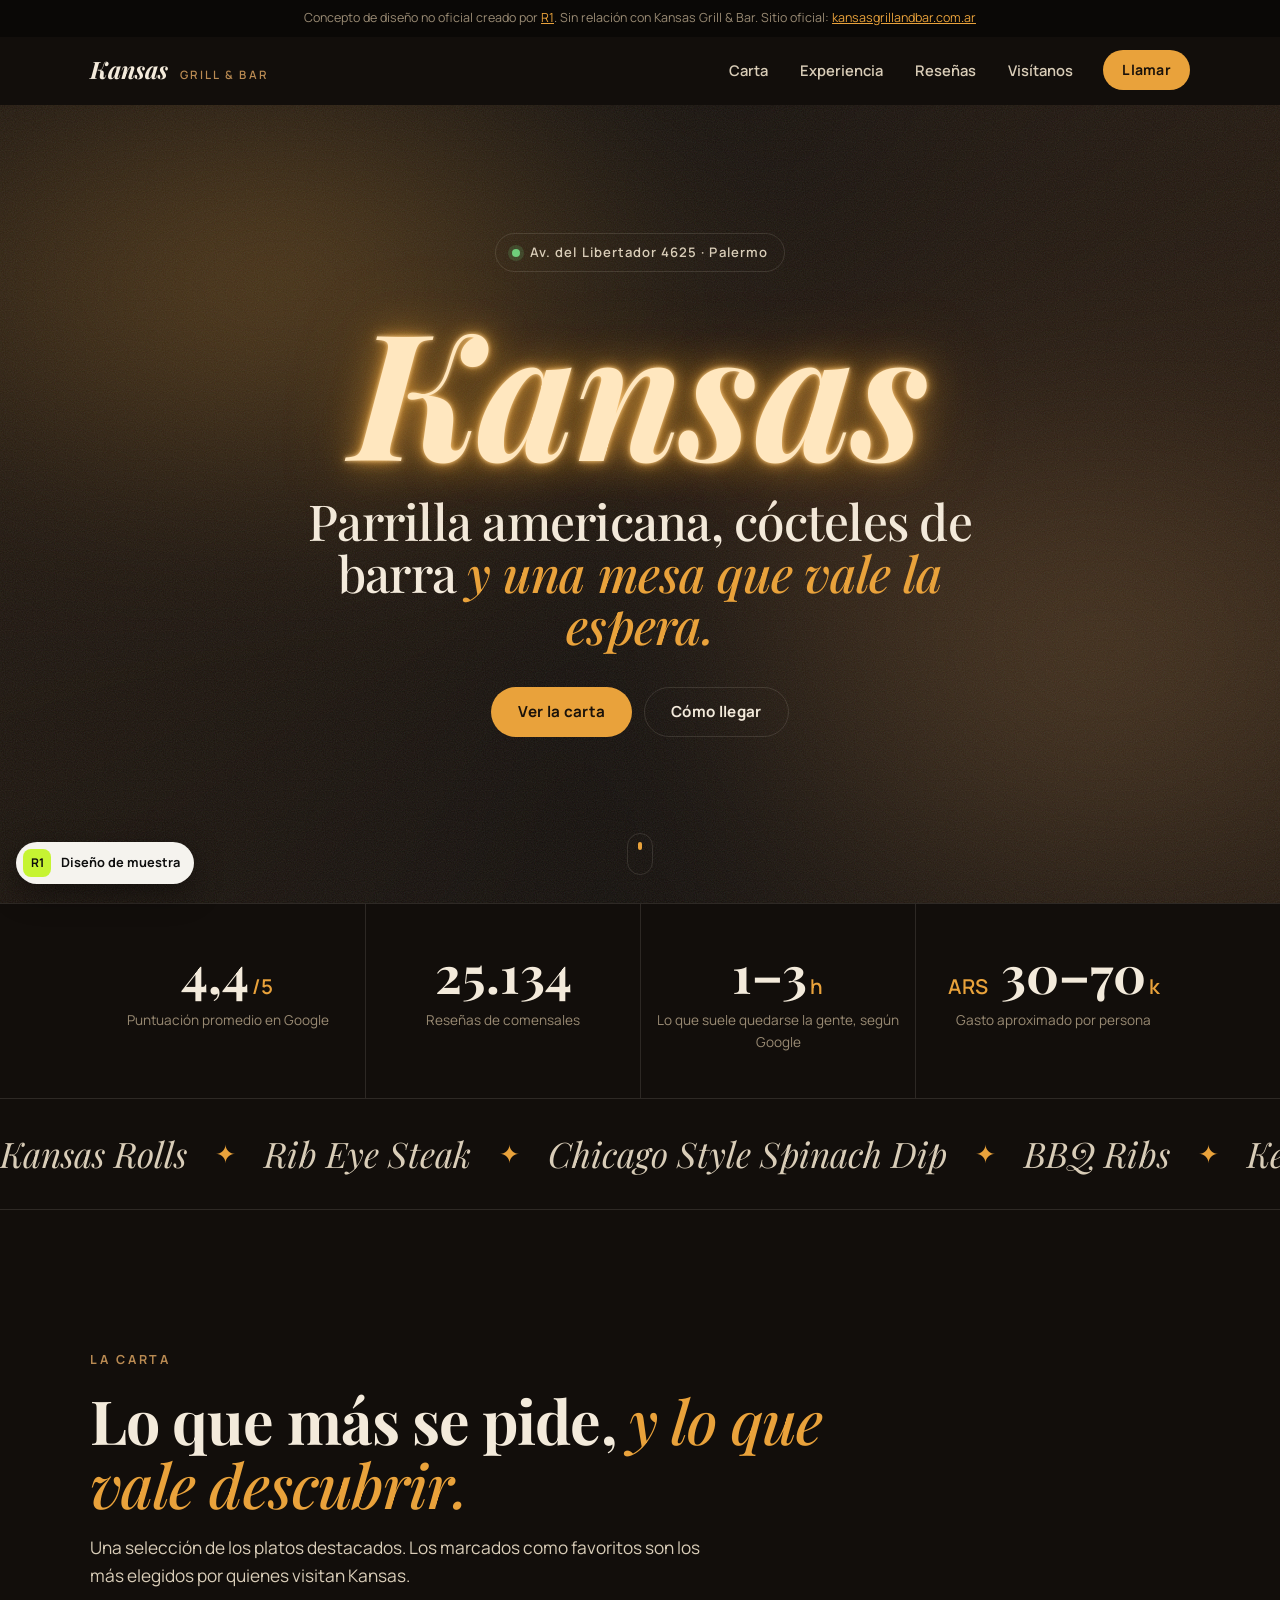
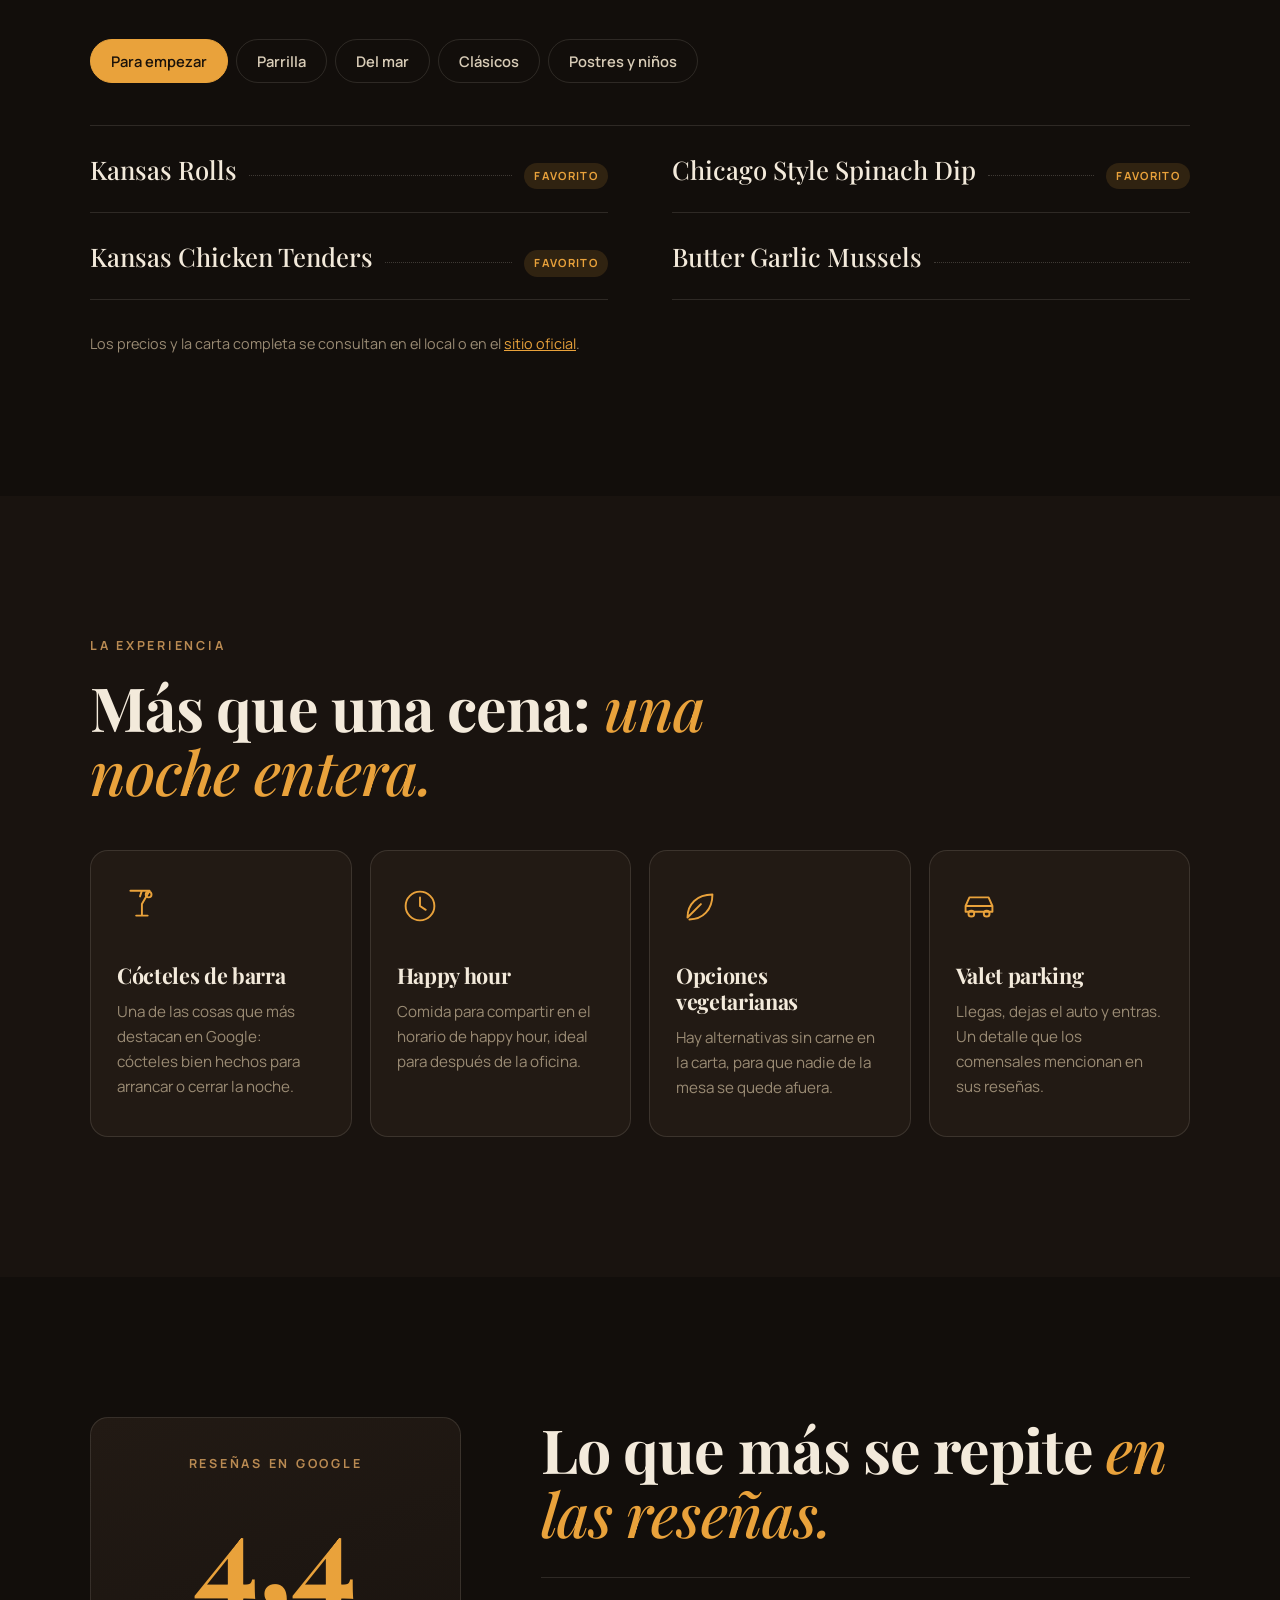
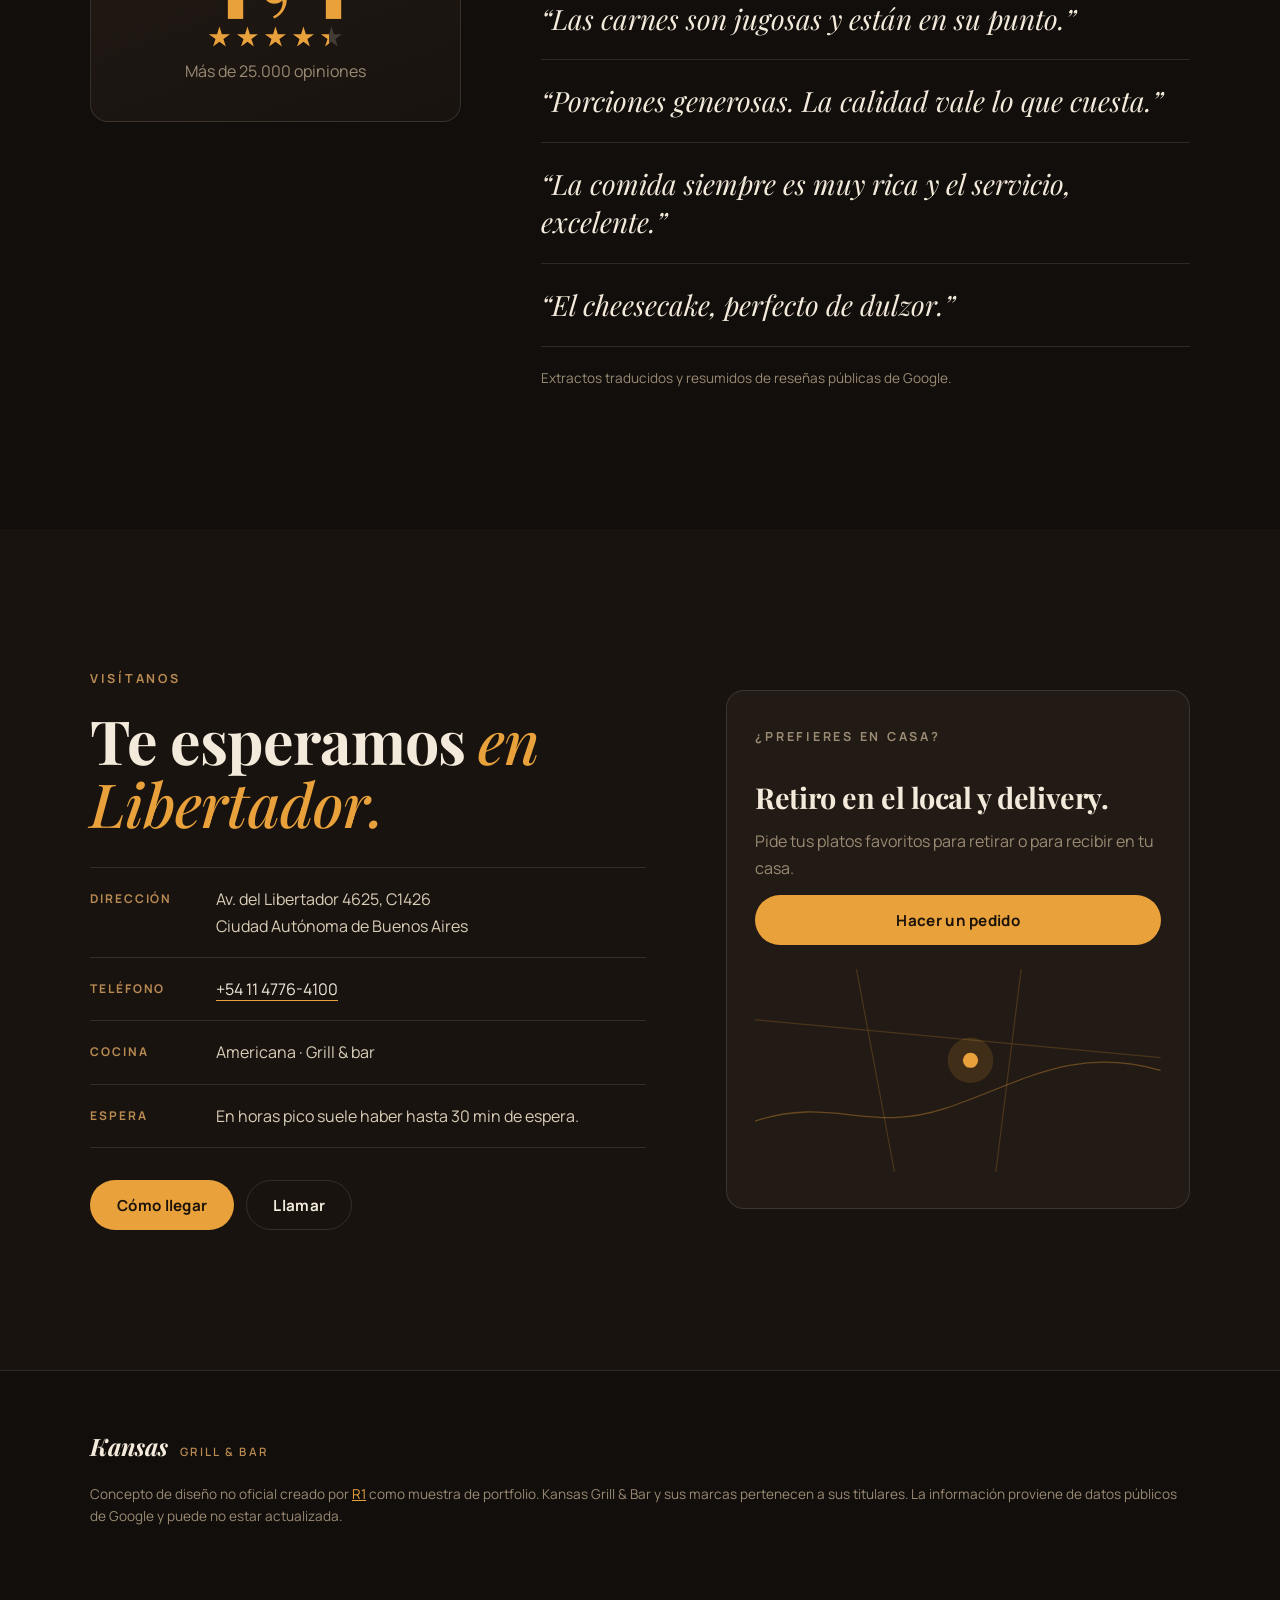
==== muestras/kansas/index.html @ 5bbe021a "Agregar muestra de diseño: concepto no oficial de Kansas Grill & Bar Generada con la skill de webs p" ====
<!DOCTYPE html>
<html lang="es">
<head>
  <meta charset="UTF-8">
  <meta name="viewport" content="width=device-width, initial-scale=1.0">
  <title>Kansas Grill &amp; Bar — Concepto de diseño por R1</title>
  <meta name="description" content="Concepto de diseño no oficial para Kansas Grill & Bar, Av. del Libertador 4625, Buenos Aires. Creado por R1 como muestra de portfolio.">
  <meta name="robots" content="noindex, nofollow">
  <meta name="theme-color" content="#120E0B">
  <meta property="og:title" content="Kansas Grill & Bar — Concepto por R1">
  <meta property="og:description" content="Rediseño conceptual no oficial: carta, experiencia y cómo llegar.">
  <meta property="og:type" content="website">
  <link rel="icon" href="data:image/svg+xml,%3Csvg xmlns='http://www.w3.org/2000/svg' viewBox='0 0 64 64'%3E%3Crect width='64' height='64' rx='14' fill='%23120E0B'/%3E%3Ctext x='50%25' y='58%25' text-anchor='middle' dominant-baseline='middle' font-family='Georgia' font-style='italic' font-size='40' fill='%23E9A23B'%3EK%3C/text%3E%3C/svg%3E">
  <link rel="preconnect" href="https://fonts.googleapis.com">
  <link rel="preconnect" href="https://fonts.gstatic.com" crossorigin>
  <link href="https://fonts.googleapis.com/css2?family=Manrope:wght@400;500;600;700&family=Playfair+Display:ital,wght@0,500;0,700;0,800;1,500;1,700&display=swap" rel="stylesheet">
  <link rel="stylesheet" href="styles.css?v=20260925">
  <script>document.documentElement.classList.add("js");</script>
</head>
<body>
  <!-- Splash con doble seguridad (CSS + JS) -->
  <div class="splash" data-splash aria-hidden="true">
    <span class="splash-mark">Kansas</span>
  </div>

  <p class="notice">Concepto de diseño no oficial creado por <a href="../../index.html">R1</a>. Sin relación con Kansas Grill &amp; Bar. Sitio oficial: <a href="https://www.kansasgrillandbar.com.ar" target="_blank" rel="noopener">kansasgrillandbar.com.ar</a></p>

  <header class="nav" data-nav>
    <div class="container nav-inner">
      <a href="#inicio" class="brand" aria-label="Kansas Grill &amp; Bar, ir al inicio">Kansas <span>Grill &amp; Bar</span></a>
      <nav aria-label="Principal">
        <ul class="nav-links" id="navLinks">
          <li><a href="#carta">Carta</a></li>
          <li><a href="#experiencia">Experiencia</a></li>
          <li><a href="#resenas">Reseñas</a></li>
          <li><a href="#visita">Visítanos</a></li>
        </ul>
      </nav>
      <a class="btn btn-amber btn-sm nav-call" href="tel:+541147764100">Llamar</a>
      <button class="burger" type="button" aria-label="Abrir menú" aria-expanded="false" aria-controls="navLinks" data-burger>
        <span></span><span></span>
      </button>
    </div>
  </header>

  <main>
    <!-- HERO -->
    <section class="hero" id="inicio" aria-labelledby="hero-title">
      <div class="hero-mesh" aria-hidden="true"></div>
      <div class="hero-grain" aria-hidden="true"></div>
      <div class="container hero-inner">
        <p class="hero-meta reveal"><span class="dot" aria-hidden="true"></span>Av. del Libertador 4625 · Palermo</p>
        <p class="neon reveal" aria-hidden="true">Kansas</p>
        <h1 id="hero-title" class="hero-title reveal">Parrilla americana, cócteles de barra <em>y una mesa que vale la espera.</em></h1>
        <div class="hero-actions reveal">
          <a class="btn btn-amber" href="#carta">Ver la carta</a>
          <a class="btn btn-ghost" href="#visita">Cómo llegar</a>
        </div>
      </div>
      <a class="hero-scroll" href="#numeros" aria-label="Bajar a la siguiente sección"><span></span></a>
    </section>

    <!-- NÚMEROS -->
    <section class="stats" id="numeros" aria-label="Kansas en números">
      <div class="container stats-grid">
        <div class="stat reveal">
          <strong><span data-count="4.4" data-decimals="1">4,4</span><small>/5</small></strong>
          <p>Puntuación promedio en Google</p>
        </div>
        <div class="stat reveal">
          <strong><span data-count="25134">25.134</span></strong>
          <p>Reseñas de comensales</p>
        </div>
        <div class="stat reveal">
          <strong>1–3<small>h</small></strong>
          <p>Lo que suele quedarse la gente, según Google</p>
        </div>
        <div class="stat reveal">
          <strong><small>ARS</small> 30–70<small>k</small></strong>
          <p>Gasto aproximado por persona</p>
        </div>
      </div>
    </section>

    <!-- MARQUESINA DE PLATOS -->
    <div class="marquee" aria-hidden="true">
      <div class="marquee-track">
        <span>Kansas Rolls</span><i>✦</i><span>Rib Eye Steak</span><i>✦</i><span>Chicago Style Spinach Dip</span><i>✦</i><span>BBQ Ribs</span><i>✦</i><span>Key Lime Pie</span><i>✦</i><span>Cedar Plank Salmon</span><i>✦</i>
        <span>Kansas Rolls</span><i>✦</i><span>Rib Eye Steak</span><i>✦</i><span>Chicago Style Spinach Dip</span><i>✦</i><span>BBQ Ribs</span><i>✦</i><span>Key Lime Pie</span><i>✦</i><span>Cedar Plank Salmon</span><i>✦</i>
      </div>
    </div>

    <!-- CARTA -->
    <section class="section" id="carta" aria-labelledby="carta-title">
      <div class="container">
        <header class="section-head">
          <p class="kicker reveal">La carta</p>
          <h2 id="carta-title" class="reveal">Lo que más se pide, <em>y lo que vale descubrir.</em></h2>
          <p class="lead reveal">Una selección de los platos destacados. Los marcados como favoritos son los más elegidos por quienes visitan Kansas.</p>
        </header>

        <div class="tabs" role="tablist" aria-label="Secciones de la carta">
          <button class="tab" role="tab" id="tab-entradas" aria-controls="p-entradas" aria-selected="true">Para empezar</button>
          <button class="tab" role="tab" id="tab-parrilla" aria-controls="p-parrilla" aria-selected="false" tabindex="-1">Parrilla</button>
          <button class="tab" role="tab" id="tab-mar" aria-controls="p-mar" aria-selected="false" tabindex="-1">Del mar</button>
          <button class="tab" role="tab" id="tab-clasicos" aria-controls="p-clasicos" aria-selected="false" tabindex="-1">Clásicos</button>
          <button class="tab" role="tab" id="tab-postres" aria-controls="p-postres" aria-selected="false" tabindex="-1">Postres y niños</button>
        </div>

        <div class="menu-panels">
          <div class="menu-panel is-active" role="tabpanel" id="p-entradas" aria-labelledby="tab-entradas">
            <ul class="menu-list">
              <li><span class="dish">Kansas Rolls</span><span class="fav">Favorito</span></li>
              <li><span class="dish">Chicago Style Spinach Dip</span><span class="fav">Favorito</span></li>
              <li><span class="dish">Kansas Chicken Tenders</span><span class="fav">Favorito</span></li>
              <li><span class="dish">Butter Garlic Mussels</span></li>
            </ul>
          </div>
          <div class="menu-panel" role="tabpanel" id="p-parrilla" aria-labelledby="tab-parrilla" hidden>
            <ul class="menu-list">
              <li><span class="dish">Hawaiian Steak</span><span class="fav">Favorito</span></li>
              <li><span class="dish">Rib Eye Steak</span></li>
              <li><span class="dish">BBQ Ribs</span></li>
              <li><span class="dish">Tennessee Chicken and Friends</span></li>
            </ul>
          </div>
          <div class="menu-panel" role="tabpanel" id="p-mar" aria-labelledby="tab-mar" hidden>
            <ul class="menu-list">
              <li><span class="dish">Smoked Salmon Pasta</span><span class="fav">Favorito</span></li>
              <li><span class="dish">Market Fresh Grilled Salmon</span></li>
              <li><span class="dish">Cedar Plank Salmon</span></li>
              <li><span class="dish">Smoked Salmon with Homemade Dressing</span></li>
              <li><span class="dish">Camarones con arroz y espinacas</span></li>
            </ul>
          </div>
          <div class="menu-panel" role="tabpanel" id="p-clasicos" aria-labelledby="tab-clasicos" hidden>
            <ul class="menu-list">
              <li><span class="dish">Arizona Pasta</span><span class="fav">Favorito</span></li>
              <li><span class="dish">Club Sandwich</span><span class="fav">Favorito</span></li>
              <li><span class="dish">Smoked Caesar Salad</span></li>
              <li><span class="dish">Loaded Baked Potato</span></li>
            </ul>
          </div>
          <div class="menu-panel" role="tabpanel" id="p-postres" aria-labelledby="tab-postres" hidden>
            <ul class="menu-list">
              <li><span class="dish">Key Lime Pie</span><span class="fav">Favorito</span></li>
              <li><span class="dish">Going Bananas</span></li>
              <li><span class="dish">Kid Barbecue Ribs</span><span class="tag">Menú infantil</span></li>
            </ul>
          </div>
        </div>

        <p class="menu-note reveal">Los precios y la carta completa se consultan en el local o en el <a href="https://www.kansasgrillandbar.com.ar" target="_blank" rel="noopener">sitio oficial</a>.</p>
      </div>
    </section>

    <!-- EXPERIENCIA -->
    <section class="section section-alt" id="experiencia" aria-labelledby="exp-title">
      <div class="container">
        <header class="section-head">
          <p class="kicker reveal">La experiencia</p>
          <h2 id="exp-title" class="reveal">Más que una cena: <em>una noche entera.</em></h2>
        </header>

        <div class="cards">
          <article class="card reveal" data-tilt>
            <svg class="card-icon" viewBox="0 0 48 48" aria-hidden="true"><path d="M14 8h20l-8 14v12M20 34h12M26 8l-2 6" fill="none" stroke="currentColor" stroke-width="2" stroke-linecap="round" stroke-linejoin="round"/><circle cx="33" cy="12" r="3" fill="none" stroke="currentColor" stroke-width="2"/></svg>
            <h3>Cócteles de barra</h3>
            <p>Una de las cosas que más destacan en Google: cócteles bien hechos para arrancar o cerrar la noche.</p>
          </article>
          <article class="card reveal" data-tilt>
            <svg class="card-icon" viewBox="0 0 48 48" aria-hidden="true"><circle cx="24" cy="24" r="15" fill="none" stroke="currentColor" stroke-width="2"/><path d="M24 15v9l6 4" fill="none" stroke="currentColor" stroke-width="2" stroke-linecap="round"/></svg>
            <h3>Happy hour</h3>
            <p>Comida para compartir en el horario de happy hour, ideal para después de la oficina.</p>
          </article>
          <article class="card reveal" data-tilt>
            <svg class="card-icon" viewBox="0 0 48 48" aria-hidden="true"><path d="M12 36c0-14 10-24 26-24 0 16-10 26-24 26M12 36l14-14" fill="none" stroke="currentColor" stroke-width="2" stroke-linecap="round" stroke-linejoin="round"/></svg>
            <h3>Opciones vegetarianas</h3>
            <p>Hay alternativas sin carne en la carta, para que nadie de la mesa se quede afuera.</p>
          </article>
          <article class="card reveal" data-tilt>
            <svg class="card-icon" viewBox="0 0 48 48" aria-hidden="true"><path d="M10 30h28v-6l-4-9H14l-4 9zM10 24h28" fill="none" stroke="currentColor" stroke-width="2" stroke-linejoin="round"/><circle cx="16" cy="32" r="3" fill="none" stroke="currentColor" stroke-width="2"/><circle cx="32" cy="32" r="3" fill="none" stroke="currentColor" stroke-width="2"/></svg>
            <h3>Valet parking</h3>
            <p>Llegas, dejas el auto y entras. Un detalle que los comensales mencionan en sus reseñas.</p>
          </article>
        </div>
      </div>
    </section>

    <!-- RESEÑAS -->
    <section class="section" id="resenas" aria-labelledby="res-title">
      <div class="container reviews">
        <div class="reviews-score reveal">
          <p class="kicker">Reseñas en Google</p>
          <p class="big-score"><span data-count="4.4" data-decimals="1">4,4</span></p>
          <div class="stars" role="img" aria-label="4,4 de 5 estrellas">
            <span style="--fill:100%"></span><span style="--fill:100%"></span><span style="--fill:100%"></span><span style="--fill:100%"></span><span style="--fill:40%"></span>
          </div>
          <p class="muted">Más de 25.000 opiniones</p>
        </div>
        <div>
          <h2 id="res-title" class="reveal">Lo que más se repite <em>en las reseñas.</em></h2>
          <ul class="quotes">
            <li class="reveal">“Las carnes son jugosas y están en su punto.”</li>
            <li class="reveal">“Porciones generosas. La calidad vale lo que cuesta.”</li>
            <li class="reveal">“La comida siempre es muy rica y el servicio, excelente.”</li>
            <li class="reveal">“El cheesecake, perfecto de dulzor.”</li>
          </ul>
          <p class="muted small reveal">Extractos traducidos y resumidos de reseñas públicas de Google.</p>
        </div>
      </div>
    </section>

    <!-- VISITA -->
    <section class="section section-alt" id="visita" aria-labelledby="visita-title">
      <div class="container visit">
        <div>
          <p class="kicker reveal">Visítanos</p>
          <h2 id="visita-title" class="reveal">Te esperamos <em>en Libertador.</em></h2>
          <dl class="info reveal">
            <div><dt>Dirección</dt><dd>Av. del Libertador 4625, C1426<br>Ciudad Autónoma de Buenos Aires</dd></div>
            <div><dt>Teléfono</dt><dd><a href="tel:+541147764100">+54 11 4776-4100</a></dd></div>
            <div><dt>Cocina</dt><dd>Americana · Grill &amp; bar</dd></div>
            <div><dt>Espera</dt><dd>En horas pico suele haber hasta 30 min de espera.</dd></div>
          </dl>
          <div class="visit-actions reveal">
            <a class="btn btn-amber" href="https://www.google.com/maps/search/?api=1&amp;query=Kansas+Grill+%26+Bar+Av.+del+Libertador+4625+Buenos+Aires" target="_blank" rel="noopener">Cómo llegar</a>
            <a class="btn btn-ghost" href="tel:+541147764100">Llamar</a>
          </div>
        </div>

        <div class="order reveal">
          <p class="kicker">¿Prefieres en casa?</p>
          <h3>Retiro en el local y delivery.</h3>
          <p>Pide tus platos favoritos para retirar o para recibir en tu casa.</p>
          <a class="btn btn-amber btn-block" href="https://www.kansasgrillandbar.com.ar" target="_blank" rel="noopener">Hacer un pedido</a>
          <svg class="order-map" viewBox="0 0 320 160" aria-hidden="true">
            <path d="M0 120 C60 100 90 130 150 110 S250 60 320 80" fill="none" stroke="currentColor" stroke-width="1" opacity=".35"/>
            <path d="M0 40 L320 70 M80 0 L110 160 M210 0 L190 160" fill="none" stroke="currentColor" stroke-width="1" opacity=".2"/>
            <circle cx="170" cy="72" r="18" fill="currentColor" opacity=".15"/>
            <circle cx="170" cy="72" r="6" fill="currentColor"/>
          </svg>
        </div>
      </div>
    </section>
  </main>

  <footer class="footer">
    <div class="container footer-inner">
      <p class="brand">Kansas <span>Grill &amp; Bar</span></p>
      <p class="muted small">Concepto de diseño no oficial creado por <a href="../../index.html">R1</a> como muestra de portfolio. Kansas Grill &amp; Bar y sus marcas pertenecen a sus titulares. La información proviene de datos públicos de Google y puede no estar actualizada.</p>
    </div>
  </footer>

  <a class="r1-badge" href="../../index.html"><b>R1</b>Diseño de muestra</a>

  <script defer src="main.js?v=20260925"></script>
</body>
</html>
---- muestras/kansas/styles.css ----
/* =========================================================
   Kansas Grill & Bar — concepto de diseño (R1)
   Arquetipo: Editorial Dark Warm (variación ámbar)
   ========================================================= */
@property --mesh-angle {
  syntax: "<angle>";
  inherits: false;
  initial-value: 0deg;
}

:root {
  --bg: #120E0B;
  --bg-2: #19130F;
  --bg-3: #221A14;
  --cream: #F3EADB;
  --cream-2: #D9CDB8;
  --cream-3: #9A8B74;
  --amber: #E9A23B;
  --amber-2: #C9821F;
  --brass: #B98A52;
  --line: rgba(243, 234, 219, 0.12);
  --display: "Playfair Display", Georgia, "Times New Roman", serif;
  --body: "Manrope", system-ui, -apple-system, "Segoe UI", Roboto, sans-serif;
  --ease: cubic-bezier(0.22, 1, 0.36, 1);
  --radius: 18px;
  --gutter: 16px;
  --nav-h: 68px;
}
@media (min-width: 768px) { :root { --gutter: 40px; } }

*, *::before, *::after { box-sizing: border-box; margin: 0; padding: 0; }
html { scroll-behavior: smooth; scroll-padding-top: calc(var(--nav-h) + 24px); }
body {
  background: var(--bg);
  color: var(--cream);
  font-family: var(--body);
  line-height: 1.65;
  -webkit-font-smoothing: antialiased;
  overflow-x: hidden;
}
a { color: inherit; }
ul { list-style: none; }
button { font: inherit; color: inherit; background: none; border: 0; cursor: pointer; }
:focus-visible { outline: 2px solid var(--amber); outline-offset: 4px; border-radius: 6px; }

.container { width: 100%; max-width: 1180px; margin-inline: auto; padding-inline: var(--gutter); }

h1, h2, h3 { font-family: var(--display); font-weight: 700; letter-spacing: -0.015em; line-height: 1.05; }
h2 { font-size: clamp(2.1rem, 5.5vw, 3.8rem); }
h2 em, h1 em { font-style: italic; font-weight: 500; color: var(--amber); }
h3 { font-size: 1.35rem; line-height: 1.2; }
.muted { color: var(--cream-3); }
.small { font-size: 0.85rem; }

.kicker {
  font-size: 0.78rem;
  font-weight: 700;
  letter-spacing: 0.22em;
  text-transform: uppercase;
  color: var(--brass);
  margin-bottom: 18px;
}

/* ---------- Botones ---------- */
.btn {
  display: inline-flex; align-items: center; justify-content: center;
  min-height: 50px; padding: 0 26px;
  border-radius: 999px;
  font-weight: 700; font-size: 0.95rem; letter-spacing: 0.02em;
  text-decoration: none; white-space: nowrap;
  border: 1.5px solid transparent;
  transition: transform 0.35s var(--ease), background-color 0.3s, border-color 0.3s, box-shadow 0.35s;
}
.btn:hover { transform: translateY(-2px); }
.btn-amber { background: var(--amber); color: #1A120A; }
.btn-amber:hover { box-shadow: 0 12px 32px rgba(233, 162, 59, 0.35); }
.btn-ghost { border-color: var(--line); color: var(--cream); }
.btn-ghost:hover { border-color: var(--cream-2); }
.btn-sm { min-height: 40px; padding: 0 18px; font-size: 0.88rem; }
.btn-block { width: 100%; }

/* ---------- Splash (doble seguridad: CSS + JS) ---------- */
.splash {
  position: fixed; inset: 0; z-index: 200;
  background: var(--bg);
  display: grid; place-items: center;
  transition: opacity 0.6s var(--ease), visibility 0.6s;
  animation: splashSafety 0.01s 4.5s forwards;
}
.splash.is-out { opacity: 0; visibility: hidden; pointer-events: none; }
@keyframes splashSafety { to { opacity: 0; visibility: hidden; pointer-events: none; } }
.splash-mark {
  font-family: var(--display); font-style: italic; font-size: 3rem; color: var(--amber);
  text-shadow: 0 0 18px rgba(233, 162, 59, 0.6);
  animation: splashPulse 1.4s ease-in-out infinite;
}
@keyframes splashPulse { 50% { opacity: 0.55; } }

/* ---------- Aviso de concepto ---------- */
.notice {
  background: #0A0806;
  color: var(--cream-3);
  font-size: 0.78rem;
  text-align: center;
  padding: 8px var(--gutter);
  position: relative; z-index: 60;
}
.notice a { color: var(--amber); }

/* ---------- Navegación ---------- */
.nav {
  position: sticky; top: 0; z-index: 50;
  height: var(--nav-h);
  transition: background-color 0.35s, border-color 0.35s;
  border-bottom: 1px solid transparent;
}
.nav.is-scrolled {
  background: rgba(18, 14, 11, 0.94);
  border-color: var(--line);
}
@supports (backdrop-filter: blur(10px)) {
  .nav.is-scrolled { background: rgba(18, 14, 11, 0.72); backdrop-filter: blur(14px); }
}
.nav-inner { height: 100%; display: flex; align-items: center; gap: 16px; }
.brand {
  margin-right: auto;
  font-family: var(--display); font-style: italic; font-weight: 700; font-size: 1.5rem;
  text-decoration: none; color: var(--cream);
}
.brand span { font-family: var(--body); font-style: normal; font-weight: 600; font-size: 0.72rem; letter-spacing: 0.2em; text-transform: uppercase; color: var(--brass); margin-left: 6px; }

.nav-links {
  position: fixed; left: 0; right: 0; top: calc(var(--nav-h) + 34px); bottom: 0;
  background: var(--bg);
  display: flex; flex-direction: column; gap: 4px;
  padding: 24px var(--gutter);
  opacity: 0; visibility: hidden; transform: translateY(-8px);
  transition: opacity 0.3s var(--ease), transform 0.3s var(--ease), visibility 0.3s;
}
.nav-links.is-open { opacity: 1; visibility: visible; transform: none; }
.nav-links a {
  display: block; padding: 14px 0;
  font-family: var(--display); font-size: 2rem; font-style: italic;
  text-decoration: none; border-bottom: 1px solid var(--line);
}
.nav-call { display: none; }
.burger { width: 44px; height: 44px; display: grid; place-content: center; gap: 7px; }
.burger span { display: block; width: 24px; height: 1.5px; background: var(--cream); transition: transform 0.35s var(--ease); }
.burger[aria-expanded="true"] span:first-child { transform: translateY(4.25px) rotate(45deg); }
.burger[aria-expanded="true"] span:last-child { transform: translateY(-4.25px) rotate(-45deg); }

@media (min-width: 900px) {
  .nav-links {
    position: static; flex-direction: row; gap: 4px; padding: 0; background: none;
    opacity: 1; visibility: visible; transform: none;
  }
  .nav-links a {
    font-family: var(--body); font-style: normal; font-size: 0.92rem; font-weight: 600;
    padding: 8px 14px; border: 0; border-radius: 999px; color: var(--cream-2);
    transition: color 0.2s, background-color 0.2s;
  }
  .nav-links a:hover { color: var(--cream); background: rgba(243, 234, 219, 0.06); }
  .nav-call { display: inline-flex; }
  .burger { display: none; }
}

/* ---------- Hero ---------- */
.hero {
  position: relative;
  min-height: calc(100svh - var(--nav-h) - 34px);
  display: grid; align-items: center;
  padding: 72px 0 110px;
  overflow: hidden;
  isolation: isolate;
}
.hero-mesh {
  position: absolute; inset: -20%; z-index: -2;
  background:
    radial-gradient(40% 35% at 30% 30%, rgba(233, 162, 59, 0.28), transparent 70%),
    radial-gradient(35% 40% at 75% 65%, rgba(185, 138, 82, 0.22), transparent 70%),
    conic-gradient(from var(--mesh-angle) at 50% 50%, #120E0B, #2A1C10, #120E0B, #1E150D, #120E0B);
  filter: blur(70px);
  animation: meshSpin 22s linear infinite;
}
@keyframes meshSpin { to { --mesh-angle: 360deg; } }
.hero-grain {
  position: absolute; inset: 0; z-index: -1; opacity: 0.12; pointer-events: none;
  background-image: url("data:image/svg+xml,%3Csvg xmlns='http://www.w3.org/2000/svg' width='160' height='160'%3E%3Cfilter id='n'%3E%3CfeTurbulence type='fractalNoise' baseFrequency='.9' numOctaves='3' stitchTiles='stitch'/%3E%3C/filter%3E%3Crect width='100%25' height='100%25' filter='url(%23n)'/%3E%3C/svg%3E");
}
.hero-inner { text-align: center; display: grid; justify-items: center; }
.hero-meta {
  display: inline-flex; align-items: center; gap: 10px;
  font-size: 0.82rem; font-weight: 600; letter-spacing: 0.08em; color: var(--cream-2);
  padding: 8px 16px; border: 1px solid var(--line); border-radius: 999px;
}
.hero-meta .dot { width: 8px; height: 8px; border-radius: 50%; background: #6FCF7C; box-shadow: 0 0 0 4px rgba(111, 207, 124, 0.18); }

/* Letrero de neón — firma visual */
.neon {
  font-family: var(--display); font-style: italic; font-weight: 700;
  font-size: clamp(4.2rem, 17vw, 11rem);
  line-height: 1;
  margin: 28px 0 18px;
  color: #FFE7BF;
  text-shadow:
    0 0 4px #FFD08A,
    0 0 14px rgba(233, 162, 59, 0.9),
    0 0 38px rgba(233, 162, 59, 0.6),
    0 0 80px rgba(201, 130, 31, 0.45);
  animation: neonOn 2.4s steps(1, end) 0.8s both, neonHum 6s ease-in-out 3.2s infinite;
}
@keyframes neonOn {
  0% { opacity: 0.15; } 8% { opacity: 1; } 12% { opacity: 0.3; } 18% { opacity: 1; } 22% { opacity: 0.5; } 30%, 100% { opacity: 1; }
}
@keyframes neonHum { 50% { text-shadow: 0 0 4px #FFD08A, 0 0 10px rgba(233, 162, 59, 0.8), 0 0 30px rgba(233, 162, 59, 0.5), 0 0 64px rgba(201, 130, 31, 0.35); } }

.hero-title {
  font-size: clamp(1.7rem, 4.4vw, 3.1rem);
  font-weight: 500;
  max-width: 22ch;
  margin-bottom: 36px;
}
.hero-actions { display: flex; flex-wrap: wrap; justify-content: center; gap: 12px; }
.hero-scroll {
  position: absolute; left: 50%; bottom: 28px; transform: translateX(-50%);
  width: 26px; height: 42px; border: 1.5px solid var(--line); border-radius: 20px;
}
.hero-scroll span {
  position: absolute; left: 50%; top: 8px; width: 4px; height: 8px; margin-left: -2px;
  border-radius: 4px; background: var(--amber);
  animation: scrollDot 1.8s var(--ease) infinite;
}
@keyframes scrollDot { 0% { opacity: 0; transform: translateY(0); } 30% { opacity: 1; } 100% { opacity: 0; transform: translateY(14px); } }

/* ---------- Números ---------- */
.stats { border-block: 1px solid var(--line); }
.stats-grid { display: grid; grid-template-columns: repeat(2, 1fr); }
.stat { padding: 32px 12px; text-align: center; border-bottom: 1px solid var(--line); }
.stat:nth-child(odd) { border-right: 1px solid var(--line); }
.stat strong {
  display: block;
  font-family: var(--display); font-weight: 700;
  font-size: clamp(2rem, 6vw, 3.2rem); line-height: 1;
  color: var(--cream);
}
.stat small { font-family: var(--body); font-size: 0.4em; font-weight: 600; color: var(--amber); margin-left: 3px; letter-spacing: 0.04em; }
.stat p { margin-top: 10px; font-size: 0.85rem; color: var(--cream-3); }
@media (min-width: 900px) {
  .stats-grid { grid-template-columns: repeat(4, 1fr); }
  .stat { border-bottom: 0; padding: 44px 16px; }
  .stat + .stat { border-left: 1px solid var(--line); }
  .stat:nth-child(odd) { border-right: 0; }
}

/* ---------- Marquesina ---------- */
.marquee { overflow: hidden; padding: 26px 0; border-bottom: 1px solid var(--line); }
.marquee-track {
  display: flex; width: max-content; align-items: center; gap: 28px;
  animation: marquee 42s linear infinite;
  font-family: var(--display); font-style: italic; font-size: clamp(1.4rem, 3vw, 2.2rem); color: var(--cream-2);
}
.marquee-track i { font-style: normal; color: var(--amber); font-size: 0.7em; }
@keyframes marquee { to { transform: translateX(-50%); } }

/* ---------- Secciones ---------- */
.section { padding: 96px 0; }
@media (min-width: 1024px) { .section { padding: 140px 0; } }
.section-alt { background: var(--bg-2); }
.section-head { max-width: 760px; margin-bottom: 48px; }
.lead { margin-top: 18px; font-size: 1.08rem; color: var(--cream-2); max-width: 56ch; }

/* ---------- Carta ---------- */
.tabs {
  display: flex; gap: 8px; overflow-x: auto; padding-bottom: 6px; margin-bottom: 36px;
  scrollbar-width: none;
}
.tabs::-webkit-scrollbar { display: none; }
.tab {
  flex-shrink: 0; min-height: 44px; padding: 0 20px;
  border-radius: 999px; border: 1px solid var(--line);
  font-weight: 600; font-size: 0.92rem; color: var(--cream-2);
  transition: background-color 0.25s, color 0.25s, border-color 0.25s;
}
.tab:hover { border-color: var(--cream-3); color: var(--cream); }
.tab[aria-selected="true"] { background: var(--amber); border-color: var(--amber); color: #1A120A; }

.menu-panel.is-active { animation: panelIn 0.6s var(--ease); }
@keyframes panelIn { from { opacity: 0; transform: translateY(12px); } }
.menu-list { display: grid; gap: 0; border-top: 1px solid var(--line); }
@media (min-width: 900px) { .menu-list { grid-template-columns: 1fr 1fr; column-gap: 64px; } }
.menu-list li {
  display: flex; align-items: baseline; gap: 12px;
  padding: 22px 0; border-bottom: 1px solid var(--line);
}
.dish {
  font-family: var(--display); font-size: clamp(1.25rem, 2.6vw, 1.6rem); font-weight: 500;
  transition: color 0.25s, transform 0.35s var(--ease);
}
.menu-list li:hover .dish { color: var(--amber); transform: translateX(6px); }
.menu-list li::after { content: ""; flex: 1; border-bottom: 1px dotted rgba(243, 234, 219, 0.2); order: 1; transform: translateY(-4px); }
.fav, .tag {
  order: 2; flex-shrink: 0;
  font-size: 0.7rem; font-weight: 700; letter-spacing: 0.12em; text-transform: uppercase;
  padding: 4px 10px; border-radius: 999px;
}
.fav { background: rgba(233, 162, 59, 0.14); color: var(--amber); }
.tag { border: 1px solid var(--line); color: var(--cream-2); }
.menu-note { margin-top: 32px; font-size: 0.9rem; color: var(--cream-3); }
.menu-note a { color: var(--amber); }

/* ---------- Tarjetas con tilt ---------- */
.cards { display: grid; gap: 18px; }
@media (min-width: 700px) { .cards { grid-template-columns: repeat(2, 1fr); } }
@media (min-width: 1100px) { .cards { grid-template-columns: repeat(4, 1fr); } }
.card {
  position: relative;
  padding: 32px 26px 36px;
  border-radius: var(--radius);
  background: var(--bg-3);
  border: 1px solid var(--line);
  transform-style: preserve-3d;
  transition: transform 0.4s var(--ease), border-color 0.3s;
  overflow: hidden;
}
.card::before {
  content: ""; position: absolute; inset: 0; pointer-events: none;
  background: radial-gradient(260px circle at var(--mx, 50%) var(--my, 0%), rgba(233, 162, 59, 0.16), transparent 60%);
  opacity: 0; transition: opacity 0.35s;
}
.card:hover { border-color: rgba(233, 162, 59, 0.4); }
.card:hover::before { opacity: 1; }
.card-icon { width: 46px; height: 46px; color: var(--amber); margin-bottom: 26px; }
.card h3 { margin-bottom: 10px; }
.card p { color: var(--cream-3); font-size: 0.95rem; }

/* ---------- Reseñas ---------- */
.reviews { display: grid; gap: 48px; }
@media (min-width: 900px) { .reviews { grid-template-columns: 0.8fr 1.4fr; gap: 80px; align-items: start; } }
.reviews-score {
  padding: 36px 28px; border-radius: var(--radius);
  background: linear-gradient(160deg, var(--bg-3), var(--bg-2));
  border: 1px solid var(--line);
  text-align: center;
}
.big-score { font-family: var(--display); font-weight: 800; font-size: clamp(5rem, 14vw, 7.5rem); line-height: 1; color: var(--amber); }
.stars { display: flex; justify-content: center; gap: 6px; margin: 14px 0 10px; }
.stars span {
  width: 22px; height: 22px;
  background: linear-gradient(90deg, var(--amber) var(--fill), rgba(243, 234, 219, 0.18) var(--fill));
  clip-path: polygon(50% 0, 61% 35%, 98% 35%, 68% 57%, 79% 91%, 50% 70%, 21% 91%, 32% 57%, 2% 35%, 39% 35%);
}
.quotes { margin: 32px 0 20px; display: grid; gap: 0; border-top: 1px solid var(--line); }
.quotes li {
  font-family: var(--display); font-style: italic;
  font-size: clamp(1.25rem, 2.8vw, 1.75rem); line-height: 1.35;
  padding: 22px 0; border-bottom: 1px solid var(--line);
  color: var(--cream);
}

/* ---------- Visita ---------- */
.visit { display: grid; gap: 48px; }
@media (min-width: 900px) { .visit { grid-template-columns: 1.2fr 1fr; gap: 80px; align-items: center; } }
.info { margin: 32px 0; display: grid; gap: 0; border-top: 1px solid var(--line); }
.info > div { display: grid; grid-template-columns: 110px 1fr; gap: 16px; padding: 18px 0; border-bottom: 1px solid var(--line); }
.info dt { font-size: 0.75rem; font-weight: 700; letter-spacing: 0.16em; text-transform: uppercase; color: var(--brass); padding-top: 3px; }
.info dd { color: var(--cream-2); }
.info a { color: var(--cream); text-decoration: none; border-bottom: 1px solid var(--amber); }
.visit-actions { display: flex; flex-wrap: wrap; gap: 12px; }
.order {
  position: relative; overflow: hidden;
  padding: 36px 28px; border-radius: var(--radius);
  background: var(--bg-3); border: 1px solid var(--line);
  display: grid; gap: 14px;
}
.order h3 { font-size: 1.8rem; }
.order p { color: var(--cream-3); }
.order-map { width: 100%; height: auto; color: var(--amber); margin-top: 10px; }

/* ---------- Footer ---------- */
.footer { padding: 56px 0 96px; border-top: 1px solid var(--line); }
.footer-inner { display: grid; gap: 16px; }
.footer .brand { margin: 0; }
.footer a { color: var(--amber); }

/* ---------- Insignia R1 ---------- */
.r1-badge {
  position: fixed; left: 16px; bottom: 16px; z-index: 40;
  display: inline-flex; align-items: center; gap: 10px;
  padding: 7px 14px 7px 7px; border-radius: 999px;
  background: #F5F3EE; color: #0E0E0E;
  font-size: 0.8rem; font-weight: 700; text-decoration: none;
  box-shadow: 0 10px 30px rgba(0, 0, 0, 0.4);
}
.r1-badge b { display: grid; place-items: center; width: 28px; height: 28px; border-radius: 8px; background: #C6F432; font-size: 0.75rem; }

/* ---------- Aparición al hacer scroll ---------- */
.js .reveal { opacity: 0; transform: translateY(28px); transition: opacity 0.9s var(--ease), transform 0.9s var(--ease); transition-delay: var(--d, 0s); }
.js .reveal.is-visible { opacity: 1; transform: none; }
/* Si main.js no llega a ejecutarse, el contenido aparece igual a los 3 s */
.js:not(.js-ready) .reveal { animation: revealSafety 0.01s 3s forwards; }
@keyframes revealSafety { to { opacity: 1; transform: none; } }
/* Defensa CSS obligatoria de la skill */
.reveal[data-split] { opacity: 1; transform: none; }

/* Solo se desactivan los efectos intrusivos */
@media (prefers-reduced-motion: reduce) {
  .neon { animation: none; }
  .hero-mesh { animation-duration: 60s; }
}
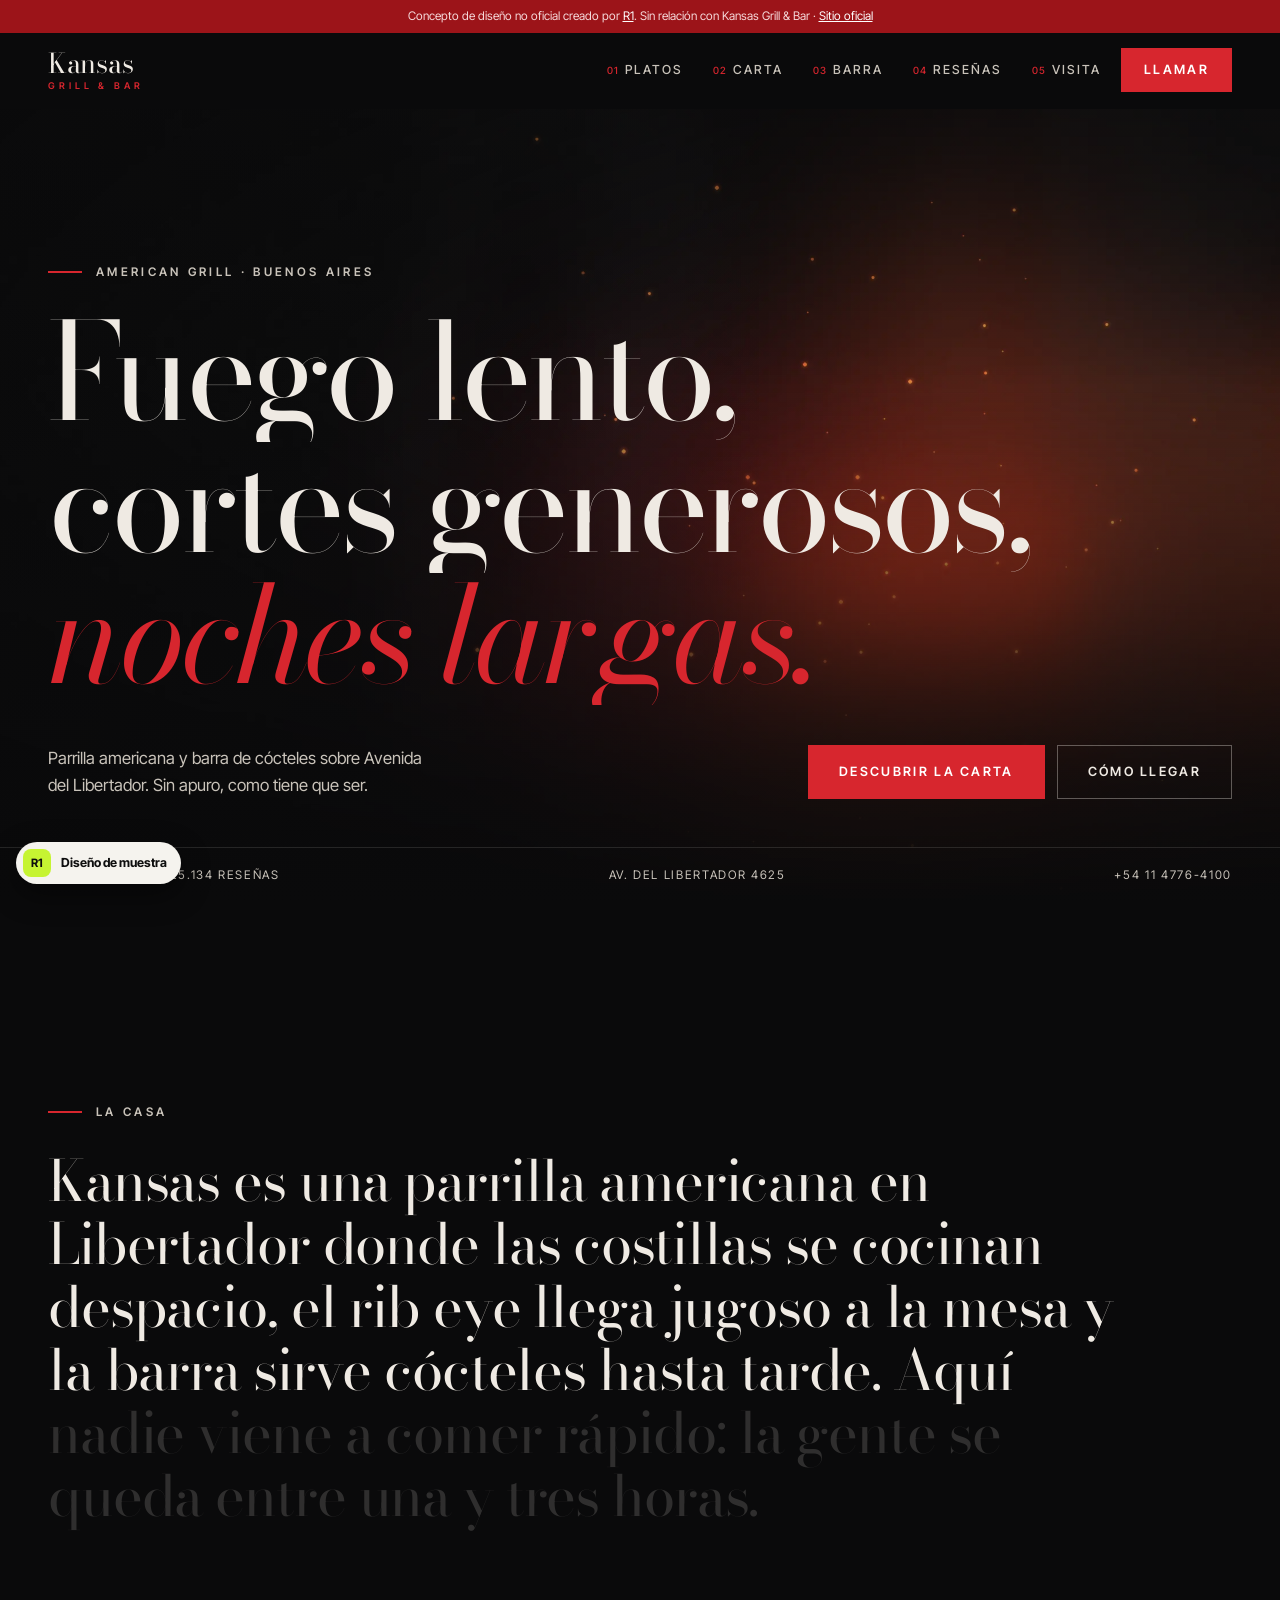
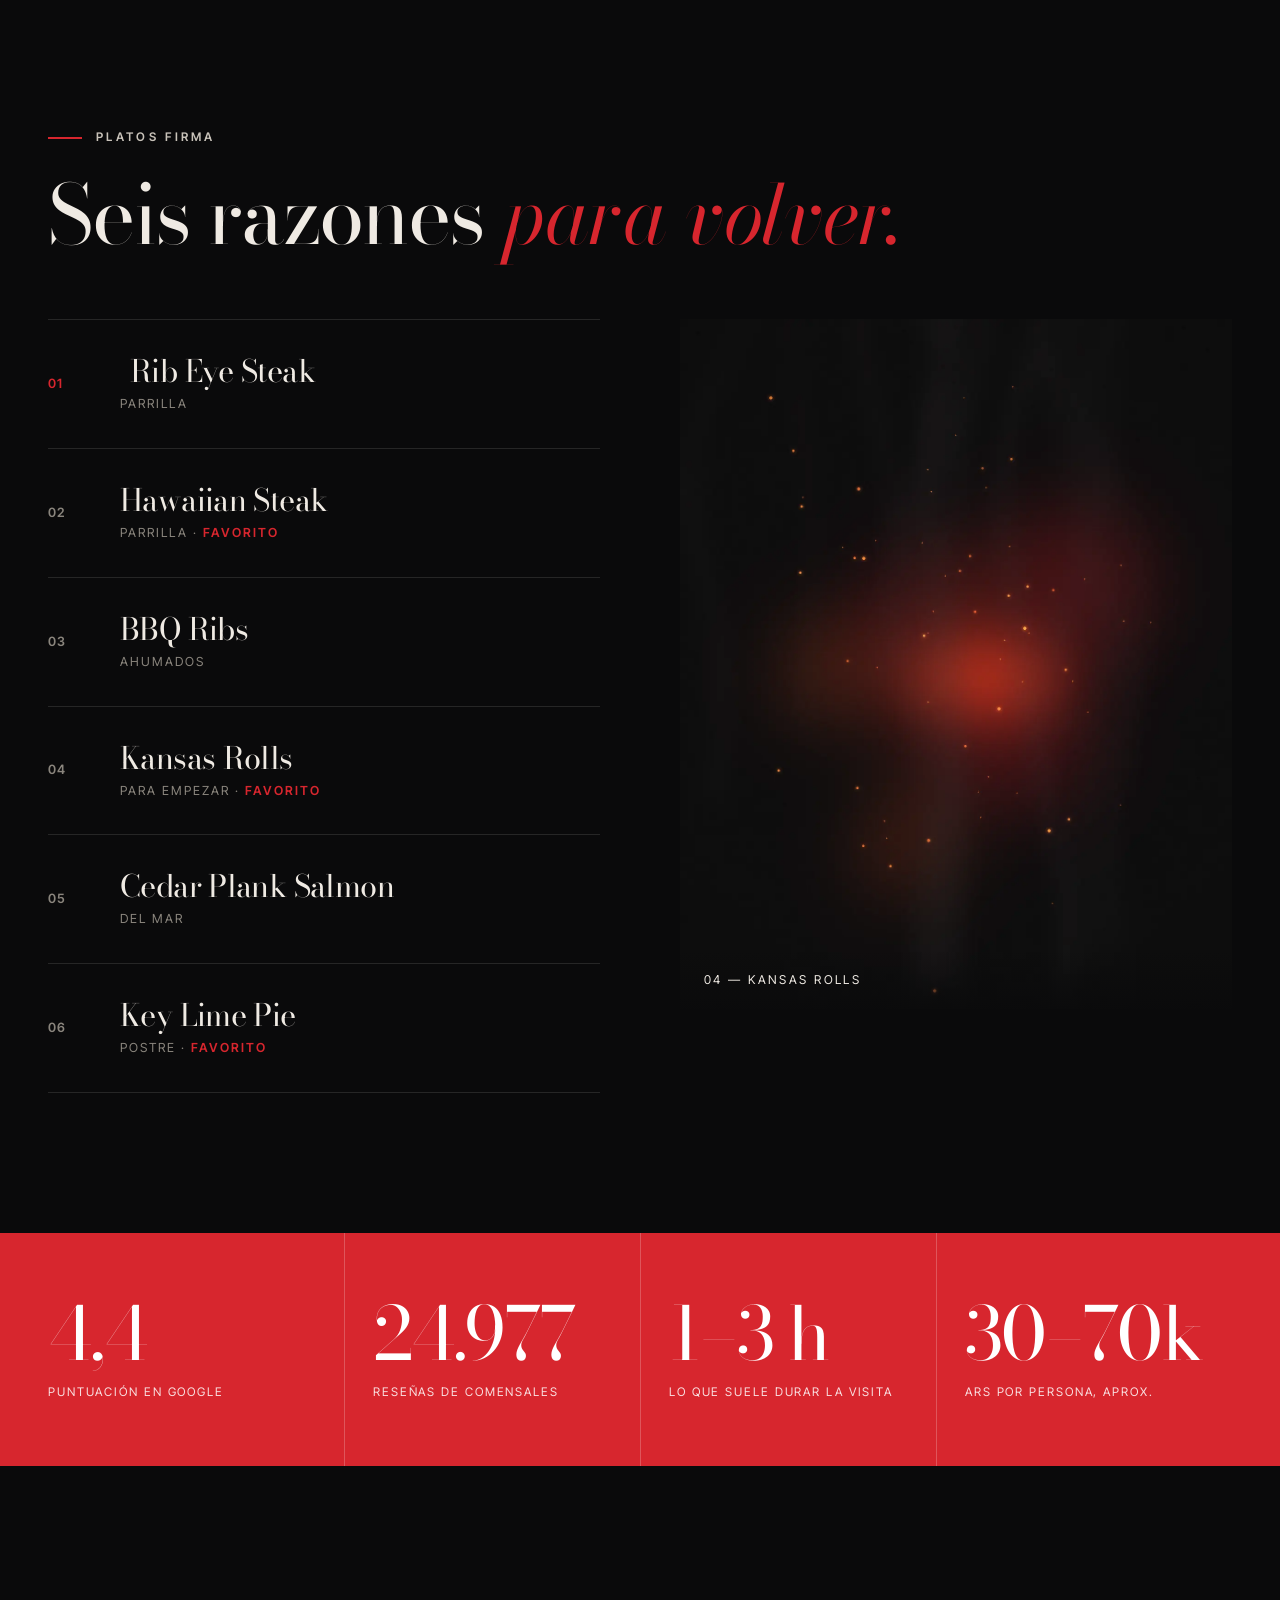
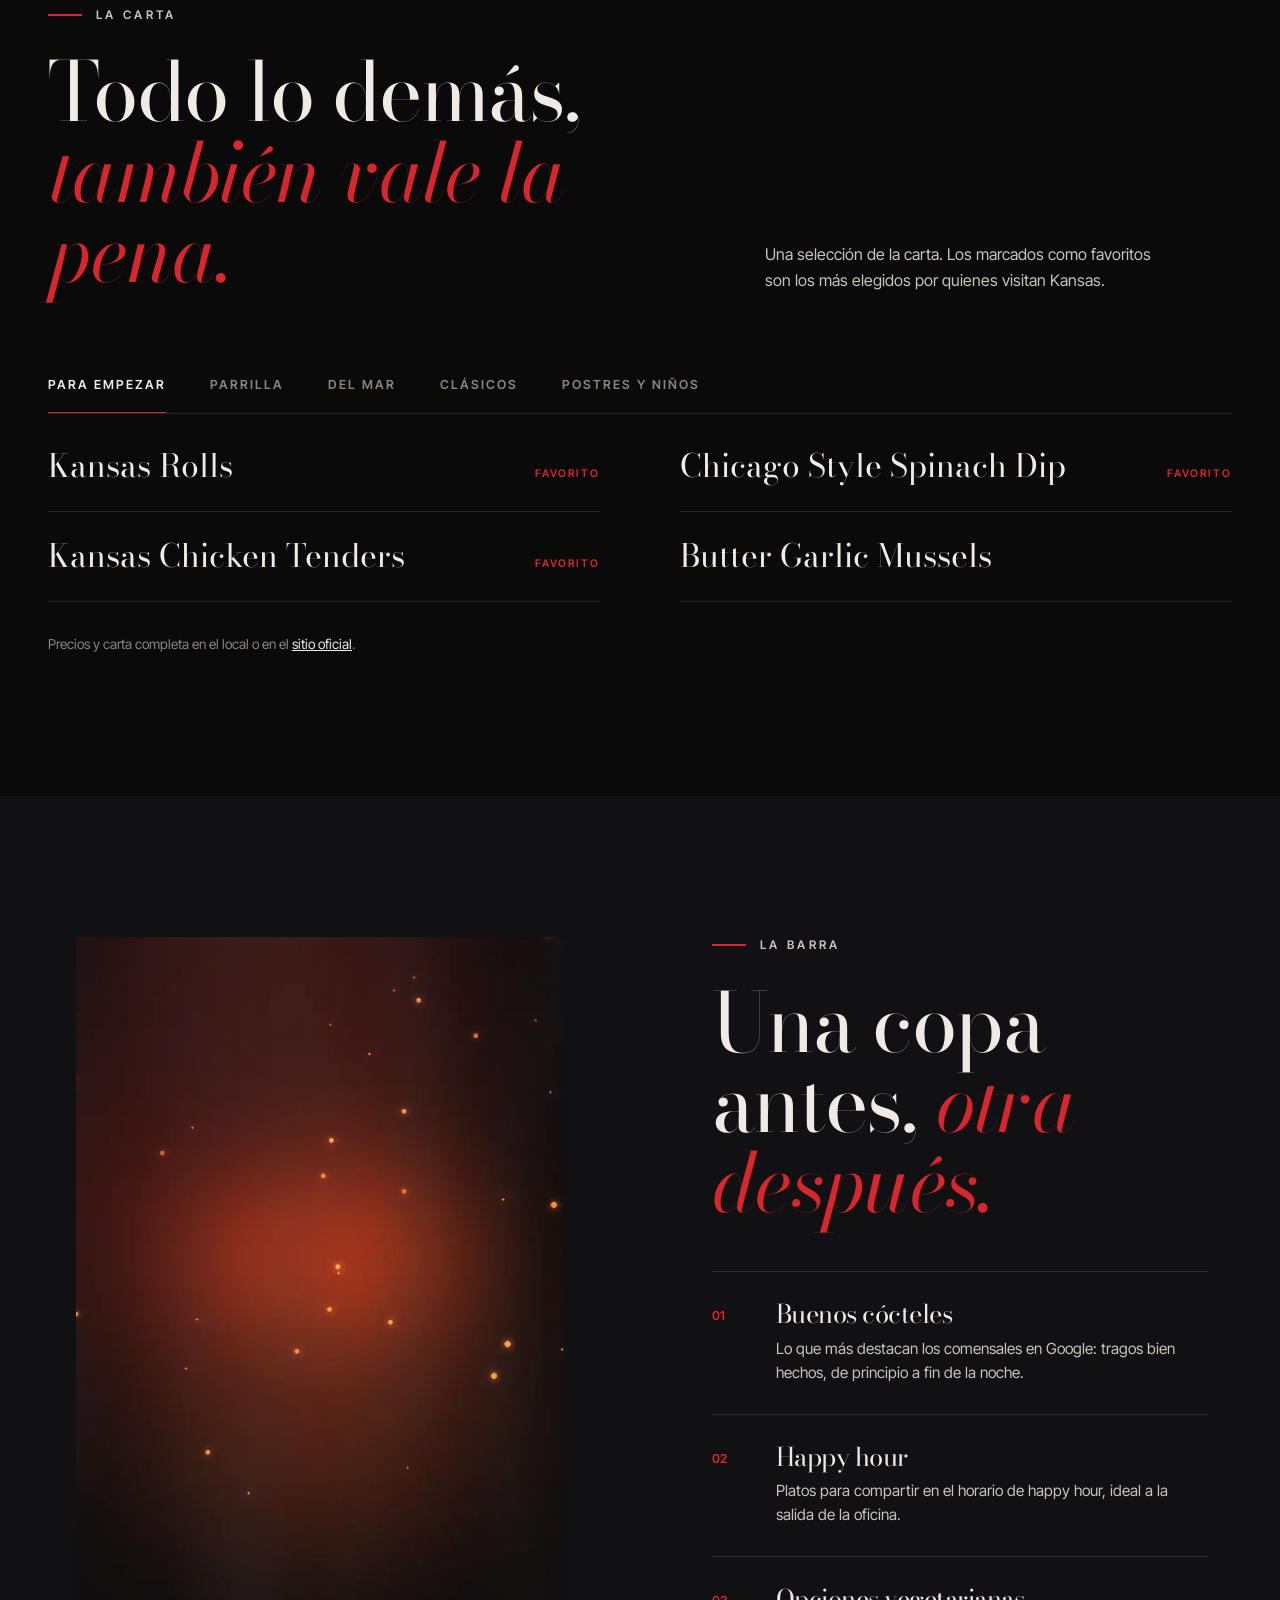
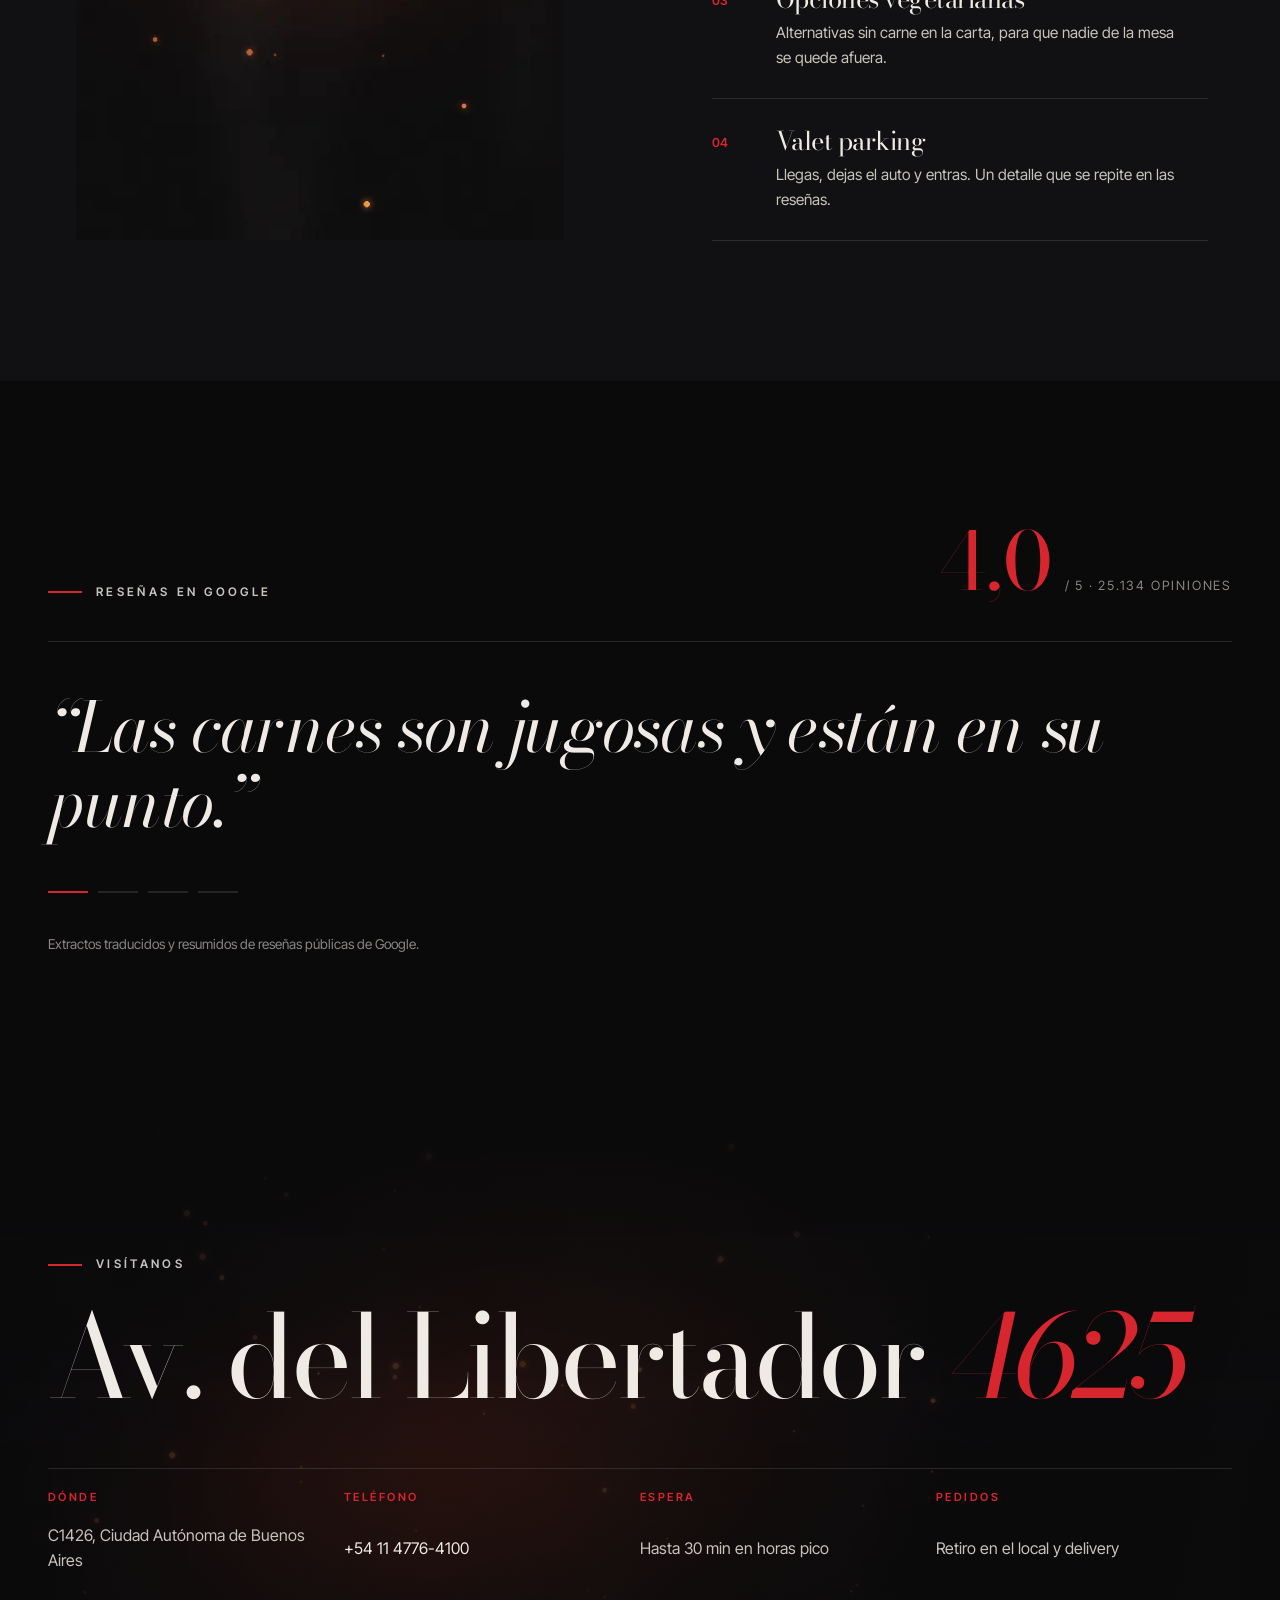
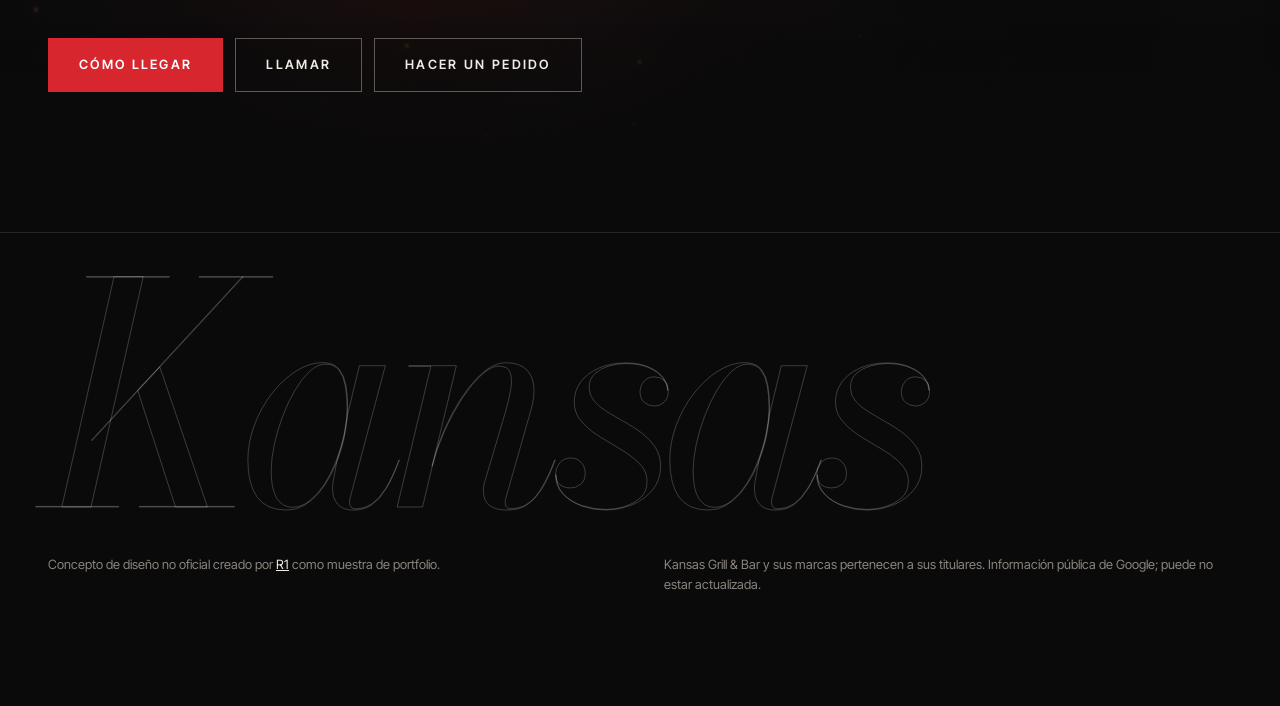
==== commit 67807772: "Rediseñar muestra de Kansas en negro y rojo Nueva dirección visual premium: Bodoni Moda + Inter Tigh" ====
--- a/muestras/kansas/index.html
+++ b/muestras/kansas/index.html
@@ -6,254 +6,287 @@
   <title>Kansas Grill &amp; Bar — Concepto de diseño por R1</title>
   <meta name="description" content="Concepto de diseño no oficial para Kansas Grill & Bar, Av. del Libertador 4625, Buenos Aires. Creado por R1 como muestra de portfolio.">
   <meta name="robots" content="noindex, nofollow">
-  <meta name="theme-color" content="#120E0B">
+  <meta name="theme-color" content="#0A0A0B">
   <meta property="og:title" content="Kansas Grill & Bar — Concepto por R1">
-  <meta property="og:description" content="Rediseño conceptual no oficial: carta, experiencia y cómo llegar.">
+  <meta property="og:description" content="Rediseño conceptual no oficial: carta, barra y cómo llegar.">
   <meta property="og:type" content="website">
-  <link rel="icon" href="data:image/svg+xml,%3Csvg xmlns='http://www.w3.org/2000/svg' viewBox='0 0 64 64'%3E%3Crect width='64' height='64' rx='14' fill='%23120E0B'/%3E%3Ctext x='50%25' y='58%25' text-anchor='middle' dominant-baseline='middle' font-family='Georgia' font-style='italic' font-size='40' fill='%23E9A23B'%3EK%3C/text%3E%3C/svg%3E">
+  <link rel="icon" href="data:image/svg+xml,%3Csvg xmlns='http://www.w3.org/2000/svg' viewBox='0 0 64 64'%3E%3Crect width='64' height='64' fill='%230A0A0B'/%3E%3Crect x='14' y='50' width='36' height='4' fill='%23D7262E'/%3E%3Ctext x='50%25' y='52%25' text-anchor='middle' dominant-baseline='middle' font-family='Georgia' font-size='38' fill='%23EFEAE3'%3EK%3C/text%3E%3C/svg%3E">
   <link rel="preconnect" href="https://fonts.googleapis.com">
   <link rel="preconnect" href="https://fonts.gstatic.com" crossorigin>
-  <link href="https://fonts.googleapis.com/css2?family=Manrope:wght@400;500;600;700&family=Playfair+Display:ital,wght@0,500;0,700;0,800;1,500;1,700&display=swap" rel="stylesheet">
-  <link rel="stylesheet" href="styles.css?v=20260925">
+  <link href="https://fonts.googleapis.com/css2?family=Bodoni+Moda:ital,opsz,wght@0,6..96,400;0,6..96,500;0,6..96,700;1,6..96,400;1,6..96,500&family=Inter+Tight:wght@400;500;600;700&display=swap" rel="stylesheet">
+  <link rel="preload" as="image" href="assets/img/hero.webp">
+  <link rel="stylesheet" href="styles.css?v=20260925b">
   <script>document.documentElement.classList.add("js");</script>
 </head>
 <body>
-  <!-- Splash con doble seguridad (CSS + JS) -->
   <div class="splash" data-splash aria-hidden="true">
-    <span class="splash-mark">Kansas</span>
+    <div class="splash-inner">
+      <span class="splash-word">Kansas</span>
+      <span class="splash-line"></span>
+    </div>
   </div>
 
-  <p class="notice">Concepto de diseño no oficial creado por <a href="../../index.html">R1</a>. Sin relación con Kansas Grill &amp; Bar. Sitio oficial: <a href="https://www.kansasgrillandbar.com.ar" target="_blank" rel="noopener">kansasgrillandbar.com.ar</a></p>
+  <p class="notice">Concepto de diseño no oficial creado por <a href="../../index.html">R1</a>. Sin relación con Kansas Grill &amp; Bar · <a href="https://www.kansasgrillandbar.com.ar" target="_blank" rel="noopener">Sitio oficial</a></p>
 
   <header class="nav" data-nav>
-    <div class="container nav-inner">
-      <a href="#inicio" class="brand" aria-label="Kansas Grill &amp; Bar, ir al inicio">Kansas <span>Grill &amp; Bar</span></a>
-      <nav aria-label="Principal">
-        <ul class="nav-links" id="navLinks">
-          <li><a href="#carta">Carta</a></li>
-          <li><a href="#experiencia">Experiencia</a></li>
-          <li><a href="#resenas">Reseñas</a></li>
-          <li><a href="#visita">Visítanos</a></li>
-        </ul>
+    <div class="wrap nav-inner">
+      <a href="#inicio" class="logo" aria-label="Kansas Grill &amp; Bar, ir al inicio">
+        <span class="logo-word">Kansas</span>
+        <span class="logo-sub">Grill &amp; Bar</span>
+      </a>
+      <nav class="nav-menu" id="navMenu" aria-label="Principal">
+        <a href="#firma"><span>01</span>Platos</a>
+        <a href="#carta"><span>02</span>Carta</a>
+        <a href="#barra"><span>03</span>Barra</a>
+        <a href="#resenas"><span>04</span>Reseñas</a>
+        <a href="#visita"><span>05</span>Visita</a>
       </nav>
-      <a class="btn btn-amber btn-sm nav-call" href="tel:+541147764100">Llamar</a>
-      <button class="burger" type="button" aria-label="Abrir menú" aria-expanded="false" aria-controls="navLinks" data-burger>
-        <span></span><span></span>
-      </button>
+      <a class="btn btn-red btn-sm nav-cta" href="tel:+541147764100" data-magnetic>Llamar</a>
+      <button class="burger" type="button" aria-label="Abrir menú" aria-expanded="false" aria-controls="navMenu" data-burger><span></span><span></span></button>
     </div>
   </header>
 
   <main>
     <!-- HERO -->
     <section class="hero" id="inicio" aria-labelledby="hero-title">
-      <div class="hero-mesh" aria-hidden="true"></div>
-      <div class="hero-grain" aria-hidden="true"></div>
-      <div class="container hero-inner">
-        <p class="hero-meta reveal"><span class="dot" aria-hidden="true"></span>Av. del Libertador 4625 · Palermo</p>
-        <p class="neon reveal" aria-hidden="true">Kansas</p>
-        <h1 id="hero-title" class="hero-title reveal">Parrilla americana, cócteles de barra <em>y una mesa que vale la espera.</em></h1>
-        <div class="hero-actions reveal">
-          <a class="btn btn-amber" href="#carta">Ver la carta</a>
-          <a class="btn btn-ghost" href="#visita">Cómo llegar</a>
-        </div>
-      </div>
-      <a class="hero-scroll" href="#numeros" aria-label="Bajar a la siguiente sección"><span></span></a>
+      <div class="hero-media" data-parallax>
+        <img src="assets/img/hero.webp" alt="" width="2400" height="1500" fetchpriority="high">
+      </div>
+      <div class="hero-shade" aria-hidden="true"></div>
+      <div class="wrap hero-inner">
+        <p class="eyebrow hero-eyebrow"><span class="red-dash" aria-hidden="true"></span>American Grill · Buenos Aires</p>
+        <h1 id="hero-title" class="hero-title" data-split-lines>
+          <span class="line">Fuego lento,</span>
+          <span class="line">cortes generosos,</span>
+          <span class="line"><em>noches largas.</em></span>
+        </h1>
+        <div class="hero-foot">
+          <p class="hero-copy">Parrilla americana y barra de cócteles sobre Avenida del Libertador. Sin apuro, como tiene que ser.</p>
+          <div class="hero-actions">
+            <a class="btn btn-red" href="#firma" data-magnetic>Descubrir la carta</a>
+            <a class="btn btn-line" href="#visita">Cómo llegar</a>
+          </div>
+        </div>
+      </div>
+      <div class="hero-bar">
+        <div class="wrap hero-bar-inner">
+          <p><strong>4,4</strong> en Google · 25.134 reseñas</p>
+          <p>Av. del Libertador 4625</p>
+          <p class="hide-sm">+54 11 4776-4100</p>
+        </div>
+      </div>
+    </section>
+
+    <!-- MANIFIESTO -->
+    <section class="manifesto" aria-label="Sobre Kansas">
+      <div class="wrap">
+        <p class="eyebrow"><span class="red-dash" aria-hidden="true"></span>La casa</p>
+        <p class="manifesto-text" data-words>Kansas es una parrilla americana en Libertador donde las costillas se cocinan despacio, el rib eye llega jugoso a la mesa y la barra sirve cócteles hasta tarde. Aquí nadie viene a comer rápido: la gente se queda entre una y tres horas.</p>
+      </div>
+    </section>
+
+    <!-- PLATOS FIRMA -->
+    <section class="signature" id="firma" aria-labelledby="firma-title">
+      <div class="wrap">
+        <header class="head">
+          <p class="eyebrow"><span class="red-dash" aria-hidden="true"></span>Platos firma</p>
+          <h2 id="firma-title" class="reveal">Seis razones <em>para volver.</em></h2>
+        </header>
+        <div class="sig-grid">
+          <ol class="sig-list" data-sig-list>
+            <li class="sig-item is-active" data-img="assets/img/rib-eye.webp">
+              <span class="sig-num">01</span>
+              <div><h3>Rib Eye Steak</h3><p>Parrilla</p></div>
+              <figure class="sig-media-sm"><img src="assets/img/rib-eye.webp" alt="" loading="lazy" width="1200" height="1500"></figure>
+            </li>
+            <li class="sig-item" data-img="assets/img/hawaiian-steak.webp">
+              <span class="sig-num">02</span>
+              <div><h3>Hawaiian Steak</h3><p>Parrilla · <span class="fav">Favorito</span></p></div>
+              <figure class="sig-media-sm"><img src="assets/img/hawaiian-steak.webp" alt="" loading="lazy" width="1200" height="1500"></figure>
+            </li>
+            <li class="sig-item" data-img="assets/img/bbq-ribs.webp">
+              <span class="sig-num">03</span>
+              <div><h3>BBQ Ribs</h3><p>Ahumados</p></div>
+              <figure class="sig-media-sm"><img src="assets/img/bbq-ribs.webp" alt="" loading="lazy" width="1200" height="1500"></figure>
+            </li>
+            <li class="sig-item" data-img="assets/img/kansas-rolls.webp">
+              <span class="sig-num">04</span>
+              <div><h3>Kansas Rolls</h3><p>Para empezar · <span class="fav">Favorito</span></p></div>
+              <figure class="sig-media-sm"><img src="assets/img/kansas-rolls.webp" alt="" loading="lazy" width="1200" height="1500"></figure>
+            </li>
+            <li class="sig-item" data-img="assets/img/cedar-salmon.webp">
+              <span class="sig-num">05</span>
+              <div><h3>Cedar Plank Salmon</h3><p>Del mar</p></div>
+              <figure class="sig-media-sm"><img src="assets/img/cedar-salmon.webp" alt="" loading="lazy" width="1200" height="1500"></figure>
+            </li>
+            <li class="sig-item" data-img="assets/img/key-lime-pie.webp">
+              <span class="sig-num">06</span>
+              <div><h3>Key Lime Pie</h3><p>Postre · <span class="fav">Favorito</span></p></div>
+              <figure class="sig-media-sm"><img src="assets/img/key-lime-pie.webp" alt="" loading="lazy" width="1200" height="1500"></figure>
+            </li>
+          </ol>
+          <div class="sig-stage" aria-hidden="true">
+            <figure class="sig-frame">
+              <img class="sig-img" src="assets/img/rib-eye.webp" alt="" width="1200" height="1500" data-sig-img>
+              <figcaption class="sig-caption" data-sig-caption>01 — Rib Eye Steak</figcaption>
+            </figure>
+          </div>
+        </div>
+      </div>
     </section>
 
     <!-- NÚMEROS -->
-    <section class="stats" id="numeros" aria-label="Kansas en números">
-      <div class="container stats-grid">
-        <div class="stat reveal">
-          <strong><span data-count="4.4" data-decimals="1">4,4</span><small>/5</small></strong>
-          <p>Puntuación promedio en Google</p>
-        </div>
-        <div class="stat reveal">
-          <strong><span data-count="25134">25.134</span></strong>
-          <p>Reseñas de comensales</p>
-        </div>
-        <div class="stat reveal">
-          <strong>1–3<small>h</small></strong>
-          <p>Lo que suele quedarse la gente, según Google</p>
-        </div>
-        <div class="stat reveal">
-          <strong><small>ARS</small> 30–70<small>k</small></strong>
-          <p>Gasto aproximado por persona</p>
-        </div>
-      </div>
-    </section>
-
-    <!-- MARQUESINA DE PLATOS -->
-    <div class="marquee" aria-hidden="true">
-      <div class="marquee-track">
-        <span>Kansas Rolls</span><i>✦</i><span>Rib Eye Steak</span><i>✦</i><span>Chicago Style Spinach Dip</span><i>✦</i><span>BBQ Ribs</span><i>✦</i><span>Key Lime Pie</span><i>✦</i><span>Cedar Plank Salmon</span><i>✦</i>
-        <span>Kansas Rolls</span><i>✦</i><span>Rib Eye Steak</span><i>✦</i><span>Chicago Style Spinach Dip</span><i>✦</i><span>BBQ Ribs</span><i>✦</i><span>Key Lime Pie</span><i>✦</i><span>Cedar Plank Salmon</span><i>✦</i>
-      </div>
-    </div>
+    <section class="numbers" aria-label="Kansas en números">
+      <div class="wrap numbers-grid">
+        <div class="num"><strong><span data-count="4.4" data-decimals="1">4,4</span></strong><p>Puntuación en Google</p></div>
+        <div class="num"><strong><span data-count="25134">25.134</span></strong><p>Reseñas de comensales</p></div>
+        <div class="num"><strong>1–3 h</strong><p>Lo que suele durar la visita</p></div>
+        <div class="num"><strong>30–70k</strong><p>ARS por persona, aprox.</p></div>
+      </div>
+    </section>
 
     <!-- CARTA -->
-    <section class="section" id="carta" aria-labelledby="carta-title">
-      <div class="container">
-        <header class="section-head">
-          <p class="kicker reveal">La carta</p>
-          <h2 id="carta-title" class="reveal">Lo que más se pide, <em>y lo que vale descubrir.</em></h2>
-          <p class="lead reveal">Una selección de los platos destacados. Los marcados como favoritos son los más elegidos por quienes visitan Kansas.</p>
+    <section class="menu" id="carta" aria-labelledby="carta-title">
+      <div class="wrap">
+        <header class="head head-split">
+          <div>
+            <p class="eyebrow"><span class="red-dash" aria-hidden="true"></span>La carta</p>
+            <h2 id="carta-title" class="reveal">Todo lo demás, <em>también vale la pena.</em></h2>
+          </div>
+          <p class="head-copy reveal">Una selección de la carta. Los marcados como favoritos son los más elegidos por quienes visitan Kansas.</p>
         </header>
 
         <div class="tabs" role="tablist" aria-label="Secciones de la carta">
-          <button class="tab" role="tab" id="tab-entradas" aria-controls="p-entradas" aria-selected="true">Para empezar</button>
-          <button class="tab" role="tab" id="tab-parrilla" aria-controls="p-parrilla" aria-selected="false" tabindex="-1">Parrilla</button>
-          <button class="tab" role="tab" id="tab-mar" aria-controls="p-mar" aria-selected="false" tabindex="-1">Del mar</button>
-          <button class="tab" role="tab" id="tab-clasicos" aria-controls="p-clasicos" aria-selected="false" tabindex="-1">Clásicos</button>
-          <button class="tab" role="tab" id="tab-postres" aria-controls="p-postres" aria-selected="false" tabindex="-1">Postres y niños</button>
-        </div>
-
-        <div class="menu-panels">
-          <div class="menu-panel is-active" role="tabpanel" id="p-entradas" aria-labelledby="tab-entradas">
-            <ul class="menu-list">
-              <li><span class="dish">Kansas Rolls</span><span class="fav">Favorito</span></li>
-              <li><span class="dish">Chicago Style Spinach Dip</span><span class="fav">Favorito</span></li>
-              <li><span class="dish">Kansas Chicken Tenders</span><span class="fav">Favorito</span></li>
-              <li><span class="dish">Butter Garlic Mussels</span></li>
-            </ul>
-          </div>
-          <div class="menu-panel" role="tabpanel" id="p-parrilla" aria-labelledby="tab-parrilla" hidden>
-            <ul class="menu-list">
-              <li><span class="dish">Hawaiian Steak</span><span class="fav">Favorito</span></li>
-              <li><span class="dish">Rib Eye Steak</span></li>
-              <li><span class="dish">BBQ Ribs</span></li>
-              <li><span class="dish">Tennessee Chicken and Friends</span></li>
-            </ul>
-          </div>
-          <div class="menu-panel" role="tabpanel" id="p-mar" aria-labelledby="tab-mar" hidden>
-            <ul class="menu-list">
-              <li><span class="dish">Smoked Salmon Pasta</span><span class="fav">Favorito</span></li>
-              <li><span class="dish">Market Fresh Grilled Salmon</span></li>
-              <li><span class="dish">Cedar Plank Salmon</span></li>
-              <li><span class="dish">Smoked Salmon with Homemade Dressing</span></li>
-              <li><span class="dish">Camarones con arroz y espinacas</span></li>
-            </ul>
-          </div>
-          <div class="menu-panel" role="tabpanel" id="p-clasicos" aria-labelledby="tab-clasicos" hidden>
-            <ul class="menu-list">
-              <li><span class="dish">Arizona Pasta</span><span class="fav">Favorito</span></li>
-              <li><span class="dish">Club Sandwich</span><span class="fav">Favorito</span></li>
-              <li><span class="dish">Smoked Caesar Salad</span></li>
-              <li><span class="dish">Loaded Baked Potato</span></li>
-            </ul>
-          </div>
-          <div class="menu-panel" role="tabpanel" id="p-postres" aria-labelledby="tab-postres" hidden>
-            <ul class="menu-list">
-              <li><span class="dish">Key Lime Pie</span><span class="fav">Favorito</span></li>
-              <li><span class="dish">Going Bananas</span></li>
-              <li><span class="dish">Kid Barbecue Ribs</span><span class="tag">Menú infantil</span></li>
-            </ul>
-          </div>
-        </div>
-
-        <p class="menu-note reveal">Los precios y la carta completa se consultan en el local o en el <a href="https://www.kansasgrillandbar.com.ar" target="_blank" rel="noopener">sitio oficial</a>.</p>
-      </div>
-    </section>
-
-    <!-- EXPERIENCIA -->
-    <section class="section section-alt" id="experiencia" aria-labelledby="exp-title">
-      <div class="container">
-        <header class="section-head">
-          <p class="kicker reveal">La experiencia</p>
-          <h2 id="exp-title" class="reveal">Más que una cena: <em>una noche entera.</em></h2>
-        </header>
-
-        <div class="cards">
-          <article class="card reveal" data-tilt>
-            <svg class="card-icon" viewBox="0 0 48 48" aria-hidden="true"><path d="M14 8h20l-8 14v12M20 34h12M26 8l-2 6" fill="none" stroke="currentColor" stroke-width="2" stroke-linecap="round" stroke-linejoin="round"/><circle cx="33" cy="12" r="3" fill="none" stroke="currentColor" stroke-width="2"/></svg>
-            <h3>Cócteles de barra</h3>
-            <p>Una de las cosas que más destacan en Google: cócteles bien hechos para arrancar o cerrar la noche.</p>
-          </article>
-          <article class="card reveal" data-tilt>
-            <svg class="card-icon" viewBox="0 0 48 48" aria-hidden="true"><circle cx="24" cy="24" r="15" fill="none" stroke="currentColor" stroke-width="2"/><path d="M24 15v9l6 4" fill="none" stroke="currentColor" stroke-width="2" stroke-linecap="round"/></svg>
-            <h3>Happy hour</h3>
-            <p>Comida para compartir en el horario de happy hour, ideal para después de la oficina.</p>
-          </article>
-          <article class="card reveal" data-tilt>
-            <svg class="card-icon" viewBox="0 0 48 48" aria-hidden="true"><path d="M12 36c0-14 10-24 26-24 0 16-10 26-24 26M12 36l14-14" fill="none" stroke="currentColor" stroke-width="2" stroke-linecap="round" stroke-linejoin="round"/></svg>
-            <h3>Opciones vegetarianas</h3>
-            <p>Hay alternativas sin carne en la carta, para que nadie de la mesa se quede afuera.</p>
-          </article>
-          <article class="card reveal" data-tilt>
-            <svg class="card-icon" viewBox="0 0 48 48" aria-hidden="true"><path d="M10 30h28v-6l-4-9H14l-4 9zM10 24h28" fill="none" stroke="currentColor" stroke-width="2" stroke-linejoin="round"/><circle cx="16" cy="32" r="3" fill="none" stroke="currentColor" stroke-width="2"/><circle cx="32" cy="32" r="3" fill="none" stroke="currentColor" stroke-width="2"/></svg>
-            <h3>Valet parking</h3>
-            <p>Llegas, dejas el auto y entras. Un detalle que los comensales mencionan en sus reseñas.</p>
-          </article>
-        </div>
+          <button class="tab" role="tab" id="t1" aria-controls="m1" aria-selected="true">Para empezar</button>
+          <button class="tab" role="tab" id="t2" aria-controls="m2" aria-selected="false" tabindex="-1">Parrilla</button>
+          <button class="tab" role="tab" id="t3" aria-controls="m3" aria-selected="false" tabindex="-1">Del mar</button>
+          <button class="tab" role="tab" id="t4" aria-controls="m4" aria-selected="false" tabindex="-1">Clásicos</button>
+          <button class="tab" role="tab" id="t5" aria-controls="m5" aria-selected="false" tabindex="-1">Postres y niños</button>
+        </div>
+
+        <div class="panel is-active" role="tabpanel" id="m1" aria-labelledby="t1">
+          <ul class="dishes">
+            <li><span>Kansas Rolls</span><b>Favorito</b></li>
+            <li><span>Chicago Style Spinach Dip</span><b>Favorito</b></li>
+            <li><span>Kansas Chicken Tenders</span><b>Favorito</b></li>
+            <li><span>Butter Garlic Mussels</span></li>
+          </ul>
+        </div>
+        <div class="panel" role="tabpanel" id="m2" aria-labelledby="t2" hidden>
+          <ul class="dishes">
+            <li><span>Hawaiian Steak</span><b>Favorito</b></li>
+            <li><span>Rib Eye Steak</span></li>
+            <li><span>BBQ Ribs</span></li>
+            <li><span>Tennessee Chicken and Friends</span></li>
+          </ul>
+        </div>
+        <div class="panel" role="tabpanel" id="m3" aria-labelledby="t3" hidden>
+          <ul class="dishes">
+            <li><span>Smoked Salmon Pasta</span><b>Favorito</b></li>
+            <li><span>Market Fresh Grilled Salmon</span></li>
+            <li><span>Cedar Plank Salmon</span></li>
+            <li><span>Smoked Salmon with Homemade Dressing</span></li>
+            <li><span>Camarones con arroz y espinacas</span></li>
+          </ul>
+        </div>
+        <div class="panel" role="tabpanel" id="m4" aria-labelledby="t4" hidden>
+          <ul class="dishes">
+            <li><span>Arizona Pasta</span><b>Favorito</b></li>
+            <li><span>Club Sandwich</span><b>Favorito</b></li>
+            <li><span>Smoked Caesar Salad</span></li>
+            <li><span>Loaded Baked Potato</span></li>
+          </ul>
+        </div>
+        <div class="panel" role="tabpanel" id="m5" aria-labelledby="t5" hidden>
+          <ul class="dishes">
+            <li><span>Key Lime Pie</span><b>Favorito</b></li>
+            <li><span>Going Bananas</span></li>
+            <li><span>Kid Barbecue Ribs</span><i>Menú infantil</i></li>
+          </ul>
+        </div>
+        <p class="note">Precios y carta completa en el local o en el <a href="https://www.kansasgrillandbar.com.ar" target="_blank" rel="noopener">sitio oficial</a>.</p>
+      </div>
+    </section>
+
+    <!-- BARRA -->
+    <section class="bar" id="barra" aria-labelledby="barra-title">
+      <div class="bar-media" data-clip>
+        <img src="assets/img/bar.webp" alt="" loading="lazy" width="1200" height="1500">
+      </div>
+      <div class="bar-body">
+        <p class="eyebrow"><span class="red-dash" aria-hidden="true"></span>La barra</p>
+        <h2 id="barra-title" class="reveal">Una copa antes, <em>otra después.</em></h2>
+        <ul class="perks">
+          <li class="reveal"><span>01</span><div><h3>Buenos cócteles</h3><p>Lo que más destacan los comensales en Google: tragos bien hechos, de principio a fin de la noche.</p></div></li>
+          <li class="reveal"><span>02</span><div><h3>Happy hour</h3><p>Platos para compartir en el horario de happy hour, ideal a la salida de la oficina.</p></div></li>
+          <li class="reveal"><span>03</span><div><h3>Opciones vegetarianas</h3><p>Alternativas sin carne en la carta, para que nadie de la mesa se quede afuera.</p></div></li>
+          <li class="reveal"><span>04</span><div><h3>Valet parking</h3><p>Llegas, dejas el auto y entras. Un detalle que se repite en las reseñas.</p></div></li>
+        </ul>
       </div>
     </section>
 
     <!-- RESEÑAS -->
-    <section class="section" id="resenas" aria-labelledby="res-title">
-      <div class="container reviews">
-        <div class="reviews-score reveal">
-          <p class="kicker">Reseñas en Google</p>
-          <p class="big-score"><span data-count="4.4" data-decimals="1">4,4</span></p>
-          <div class="stars" role="img" aria-label="4,4 de 5 estrellas">
-            <span style="--fill:100%"></span><span style="--fill:100%"></span><span style="--fill:100%"></span><span style="--fill:100%"></span><span style="--fill:40%"></span>
-          </div>
-          <p class="muted">Más de 25.000 opiniones</p>
-        </div>
-        <div>
-          <h2 id="res-title" class="reveal">Lo que más se repite <em>en las reseñas.</em></h2>
-          <ul class="quotes">
-            <li class="reveal">“Las carnes son jugosas y están en su punto.”</li>
-            <li class="reveal">“Porciones generosas. La calidad vale lo que cuesta.”</li>
-            <li class="reveal">“La comida siempre es muy rica y el servicio, excelente.”</li>
-            <li class="reveal">“El cheesecake, perfecto de dulzor.”</li>
-          </ul>
-          <p class="muted small reveal">Extractos traducidos y resumidos de reseñas públicas de Google.</p>
-        </div>
+    <section class="reviews" id="resenas" aria-labelledby="res-title">
+      <div class="wrap">
+        <div class="reviews-top">
+          <p class="eyebrow"><span class="red-dash" aria-hidden="true"></span>Reseñas en Google</p>
+          <h2 id="res-title" class="sr-only">Reseñas</h2>
+          <p class="score"><span data-count="4.4" data-decimals="1">4,4</span><small>/ 5 · 25.134 opiniones</small></p>
+        </div>
+        <div class="quote-stage" data-quotes>
+          <blockquote class="quote is-active">“Las carnes son jugosas y están en su punto.”</blockquote>
+          <blockquote class="quote">“Porciones generosas. La calidad vale lo que cuesta.”</blockquote>
+          <blockquote class="quote">“La comida siempre es muy rica y el servicio, excelente.”</blockquote>
+          <blockquote class="quote">“El cheesecake, perfecto de dulzor.”</blockquote>
+        </div>
+        <div class="quote-nav" data-quote-nav role="tablist" aria-label="Elegir reseña">
+          <button type="button" role="tab" aria-selected="true" aria-label="Reseña 1"></button>
+          <button type="button" role="tab" aria-selected="false" aria-label="Reseña 2"></button>
+          <button type="button" role="tab" aria-selected="false" aria-label="Reseña 3"></button>
+          <button type="button" role="tab" aria-selected="false" aria-label="Reseña 4"></button>
+        </div>
+        <p class="note">Extractos traducidos y resumidos de reseñas públicas de Google.</p>
       </div>
     </section>
 
     <!-- VISITA -->
-    <section class="section section-alt" id="visita" aria-labelledby="visita-title">
-      <div class="container visit">
-        <div>
-          <p class="kicker reveal">Visítanos</p>
-          <h2 id="visita-title" class="reveal">Te esperamos <em>en Libertador.</em></h2>
-          <dl class="info reveal">
-            <div><dt>Dirección</dt><dd>Av. del Libertador 4625, C1426<br>Ciudad Autónoma de Buenos Aires</dd></div>
-            <div><dt>Teléfono</dt><dd><a href="tel:+541147764100">+54 11 4776-4100</a></dd></div>
-            <div><dt>Cocina</dt><dd>Americana · Grill &amp; bar</dd></div>
-            <div><dt>Espera</dt><dd>En horas pico suele haber hasta 30 min de espera.</dd></div>
-          </dl>
-          <div class="visit-actions reveal">
-            <a class="btn btn-amber" href="https://www.google.com/maps/search/?api=1&amp;query=Kansas+Grill+%26+Bar+Av.+del+Libertador+4625+Buenos+Aires" target="_blank" rel="noopener">Cómo llegar</a>
-            <a class="btn btn-ghost" href="tel:+541147764100">Llamar</a>
-          </div>
-        </div>
-
-        <div class="order reveal">
-          <p class="kicker">¿Prefieres en casa?</p>
-          <h3>Retiro en el local y delivery.</h3>
-          <p>Pide tus platos favoritos para retirar o para recibir en tu casa.</p>
-          <a class="btn btn-amber btn-block" href="https://www.kansasgrillandbar.com.ar" target="_blank" rel="noopener">Hacer un pedido</a>
-          <svg class="order-map" viewBox="0 0 320 160" aria-hidden="true">
-            <path d="M0 120 C60 100 90 130 150 110 S250 60 320 80" fill="none" stroke="currentColor" stroke-width="1" opacity=".35"/>
-            <path d="M0 40 L320 70 M80 0 L110 160 M210 0 L190 160" fill="none" stroke="currentColor" stroke-width="1" opacity=".2"/>
-            <circle cx="170" cy="72" r="18" fill="currentColor" opacity=".15"/>
-            <circle cx="170" cy="72" r="6" fill="currentColor"/>
-          </svg>
+    <section class="visit" id="visita" aria-labelledby="visita-title">
+      <div class="visit-media" aria-hidden="true">
+        <img src="assets/img/salon.webp" alt="" loading="lazy" width="1600" height="1100">
+      </div>
+      <div class="wrap visit-inner">
+        <p class="eyebrow"><span class="red-dash" aria-hidden="true"></span>Visítanos</p>
+        <h2 id="visita-title" class="visit-address reveal">Av. del Libertador <em>4625</em></h2>
+        <dl class="visit-info">
+          <div class="reveal"><dt>Dónde</dt><dd>C1426, Ciudad Autónoma de Buenos Aires</dd></div>
+          <div class="reveal"><dt>Teléfono</dt><dd><a href="tel:+541147764100">+54 11 4776-4100</a></dd></div>
+          <div class="reveal"><dt>Espera</dt><dd>Hasta 30 min en horas pico</dd></div>
+          <div class="reveal"><dt>Pedidos</dt><dd>Retiro en el local y delivery</dd></div>
+        </dl>
+        <div class="visit-actions reveal">
+          <a class="btn btn-red" href="https://www.google.com/maps/search/?api=1&amp;query=Kansas+Grill+%26+Bar+Av.+del+Libertador+4625+Buenos+Aires" target="_blank" rel="noopener" data-magnetic>Cómo llegar</a>
+          <a class="btn btn-line" href="tel:+541147764100">Llamar</a>
+          <a class="btn btn-line" href="https://www.kansasgrillandbar.com.ar" target="_blank" rel="noopener">Hacer un pedido</a>
         </div>
       </div>
     </section>
   </main>
 
   <footer class="footer">
-    <div class="container footer-inner">
-      <p class="brand">Kansas <span>Grill &amp; Bar</span></p>
-      <p class="muted small">Concepto de diseño no oficial creado por <a href="../../index.html">R1</a> como muestra de portfolio. Kansas Grill &amp; Bar y sus marcas pertenecen a sus titulares. La información proviene de datos públicos de Google y puede no estar actualizada.</p>
+    <div class="wrap">
+      <p class="footer-mark" aria-hidden="true">Kansas</p>
+      <div class="footer-row">
+        <p>Concepto de diseño no oficial creado por <a href="../../index.html">R1</a> como muestra de portfolio.</p>
+        <p>Kansas Grill &amp; Bar y sus marcas pertenecen a sus titulares. Información pública de Google; puede no estar actualizada.</p>
+      </div>
     </div>
   </footer>
 
   <a class="r1-badge" href="../../index.html"><b>R1</b>Diseño de muestra</a>
 
-  <script defer src="main.js?v=20260925"></script>
+  <script defer src="lib/gsap.min.js?v=20260925b"></script>
+  <script defer src="lib/ScrollTrigger.min.js?v=20260925b"></script>
+  <script defer src="lib/SplitText.min.js?v=20260925b"></script>
+  <script defer src="main.js?v=20260925b"></script>
 </body>
 </html>
--- a/muestras/kansas/styles.css
+++ b/muestras/kansas/styles.css
@@ -1,386 +1,363 @@
 /* =========================================================
-   Kansas Grill & Bar — concepto de diseño (R1)
-   Arquetipo: Editorial Dark Warm (variación ámbar)
+   Kansas Grill & Bar — concepto de diseño por R1
+   Negro y rojo · Bodoni Moda + Inter Tight
    ========================================================= */
-@property --mesh-angle {
-  syntax: "<angle>";
-  inherits: false;
-  initial-value: 0deg;
-}
-
 :root {
-  --bg: #120E0B;
-  --bg-2: #19130F;
-  --bg-3: #221A14;
-  --cream: #F3EADB;
-  --cream-2: #D9CDB8;
-  --cream-3: #9A8B74;
-  --amber: #E9A23B;
-  --amber-2: #C9821F;
-  --brass: #B98A52;
-  --line: rgba(243, 234, 219, 0.12);
-  --display: "Playfair Display", Georgia, "Times New Roman", serif;
-  --body: "Manrope", system-ui, -apple-system, "Segoe UI", Roboto, sans-serif;
-  --ease: cubic-bezier(0.22, 1, 0.36, 1);
-  --radius: 18px;
-  --gutter: 16px;
-  --nav-h: 68px;
-}
-@media (min-width: 768px) { :root { --gutter: 40px; } }
+  --black: #0A0A0B;
+  --black-2: #111113;
+  --black-3: #18181B;
+  --bone: #EFEAE3;
+  --bone-2: #C9C3BA;
+  --muted: #8A857D;
+  --red: #D7262E;
+  --red-deep: #9C1419;
+  --line: rgba(239, 234, 227, 0.12);
+  --serif: "Bodoni Moda", "Didot", Georgia, serif;
+  --sans: "Inter Tight", "Helvetica Neue", system-ui, -apple-system, sans-serif;
+  --ease: cubic-bezier(0.19, 1, 0.22, 1);
+  --gutter: 20px;
+  --nav-h: 76px;
+}
+@media (min-width: 900px) { :root { --gutter: 48px; } }
 
 *, *::before, *::after { box-sizing: border-box; margin: 0; padding: 0; }
-html { scroll-behavior: smooth; scroll-padding-top: calc(var(--nav-h) + 24px); }
+html { scroll-behavior: smooth; scroll-padding-top: var(--nav-h); }
 body {
-  background: var(--bg);
-  color: var(--cream);
-  font-family: var(--body);
-  line-height: 1.65;
+  background: var(--black);
+  color: var(--bone);
+  font-family: var(--sans);
+  font-size: 1rem;
+  line-height: 1.6;
   -webkit-font-smoothing: antialiased;
   overflow-x: hidden;
 }
+img { display: block; max-width: 100%; }
 a { color: inherit; }
-ul { list-style: none; }
+ol, ul { list-style: none; }
 button { font: inherit; color: inherit; background: none; border: 0; cursor: pointer; }
-:focus-visible { outline: 2px solid var(--amber); outline-offset: 4px; border-radius: 6px; }
-
-.container { width: 100%; max-width: 1180px; margin-inline: auto; padding-inline: var(--gutter); }
-
-h1, h2, h3 { font-family: var(--display); font-weight: 700; letter-spacing: -0.015em; line-height: 1.05; }
-h2 { font-size: clamp(2.1rem, 5.5vw, 3.8rem); }
-h2 em, h1 em { font-style: italic; font-weight: 500; color: var(--amber); }
-h3 { font-size: 1.35rem; line-height: 1.2; }
-.muted { color: var(--cream-3); }
-.small { font-size: 0.85rem; }
-
-.kicker {
-  font-size: 0.78rem;
-  font-weight: 700;
-  letter-spacing: 0.22em;
-  text-transform: uppercase;
-  color: var(--brass);
-  margin-bottom: 18px;
-}
+:focus-visible { outline: 2px solid var(--red); outline-offset: 4px; }
+.sr-only { position: absolute; width: 1px; height: 1px; overflow: hidden; clip: rect(0 0 0 0); white-space: nowrap; }
+
+.wrap { width: 100%; max-width: 1360px; margin-inline: auto; padding-inline: var(--gutter); }
+
+h1, h2, h3 { font-family: var(--serif); font-weight: 400; letter-spacing: -0.02em; line-height: 0.98; }
+h2 { font-size: clamp(2.4rem, 6.4vw, 5.6rem); }
+h2 em, h1 em { font-style: italic; color: var(--red); }
+h3 { font-size: clamp(1.4rem, 2.4vw, 2rem); line-height: 1.1; }
+
+.eyebrow {
+  display: flex; align-items: center; gap: 14px;
+  font-size: 0.74rem; font-weight: 600; letter-spacing: 0.28em; text-transform: uppercase;
+  color: var(--bone-2);
+  margin-bottom: 28px;
+}
+.red-dash { width: 34px; height: 2px; background: var(--red); flex-shrink: 0; }
 
 /* ---------- Botones ---------- */
 .btn {
+  position: relative;
   display: inline-flex; align-items: center; justify-content: center;
-  min-height: 50px; padding: 0 26px;
-  border-radius: 999px;
-  font-weight: 700; font-size: 0.95rem; letter-spacing: 0.02em;
+  min-height: 54px; padding: 0 30px;
+  font-size: 0.8rem; font-weight: 600; letter-spacing: 0.18em; text-transform: uppercase;
   text-decoration: none; white-space: nowrap;
-  border: 1.5px solid transparent;
-  transition: transform 0.35s var(--ease), background-color 0.3s, border-color 0.3s, box-shadow 0.35s;
-}
-.btn:hover { transform: translateY(-2px); }
-.btn-amber { background: var(--amber); color: #1A120A; }
-.btn-amber:hover { box-shadow: 0 12px 32px rgba(233, 162, 59, 0.35); }
-.btn-ghost { border-color: var(--line); color: var(--cream); }
-.btn-ghost:hover { border-color: var(--cream-2); }
-.btn-sm { min-height: 40px; padding: 0 18px; font-size: 0.88rem; }
-.btn-block { width: 100%; }
-
-/* ---------- Splash (doble seguridad: CSS + JS) ---------- */
+  border: 1px solid transparent;
+  overflow: hidden;
+  isolation: isolate;
+  transition: color 0.5s var(--ease), border-color 0.4s;
+}
+.btn::before {
+  content: ""; position: absolute; inset: 0; z-index: -1;
+  transform: translateY(101%);
+  transition: transform 0.6s var(--ease);
+}
+.btn:hover::before { transform: none; }
+.btn-red { background: var(--red); color: #fff; }
+.btn-red::before { background: var(--bone); }
+.btn-red:hover { color: var(--black); }
+.btn-line { border-color: rgba(239, 234, 227, 0.35); color: var(--bone); }
+.btn-line::before { background: var(--bone); }
+.btn-line:hover { color: var(--black); border-color: var(--bone); }
+.btn-sm { min-height: 44px; padding: 0 22px; }
+
+/* ---------- Splash (CSS 4.5 s + JS) ---------- */
 .splash {
-  position: fixed; inset: 0; z-index: 200;
-  background: var(--bg);
+  position: fixed; inset: 0; z-index: 300;
+  background: var(--black);
   display: grid; place-items: center;
-  transition: opacity 0.6s var(--ease), visibility 0.6s;
   animation: splashSafety 0.01s 4.5s forwards;
-}
-.splash.is-out { opacity: 0; visibility: hidden; pointer-events: none; }
-@keyframes splashSafety { to { opacity: 0; visibility: hidden; pointer-events: none; } }
-.splash-mark {
-  font-family: var(--display); font-style: italic; font-size: 3rem; color: var(--amber);
-  text-shadow: 0 0 18px rgba(233, 162, 59, 0.6);
-  animation: splashPulse 1.4s ease-in-out infinite;
-}
-@keyframes splashPulse { 50% { opacity: 0.55; } }
+  transition: clip-path 1s var(--ease);
+  clip-path: inset(0 0 0 0);
+}
+.splash.is-out { clip-path: inset(0 0 100% 0); pointer-events: none; }
+@keyframes splashSafety { to { clip-path: inset(0 0 100% 0); visibility: hidden; pointer-events: none; } }
+.splash-inner { display: grid; justify-items: center; gap: 18px; }
+.splash-word { font-family: var(--serif); font-style: italic; font-size: clamp(3rem, 10vw, 6rem); animation: splashIn 1s var(--ease) both; }
+.splash-line { width: 160px; height: 2px; background: var(--red); transform-origin: left; animation: splashLine 1.1s var(--ease) 0.2s both; }
+@keyframes splashIn { from { opacity: 0; transform: translateY(20px); } }
+@keyframes splashLine { from { transform: scaleX(0); } }
 
 /* ---------- Aviso de concepto ---------- */
 .notice {
-  background: #0A0806;
-  color: var(--cream-3);
-  font-size: 0.78rem;
-  text-align: center;
-  padding: 8px var(--gutter);
   position: relative; z-index: 60;
-}
-.notice a { color: var(--amber); }
+  background: var(--red-deep); color: #F6DADB;
+  font-size: 0.74rem; text-align: center;
+  padding: 7px var(--gutter);
+}
+.notice a { color: #fff; }
 
 /* ---------- Navegación ---------- */
 .nav {
   position: sticky; top: 0; z-index: 50;
   height: var(--nav-h);
-  transition: background-color 0.35s, border-color 0.35s;
+  transition: background-color 0.4s, border-color 0.4s;
   border-bottom: 1px solid transparent;
 }
-.nav.is-scrolled {
-  background: rgba(18, 14, 11, 0.94);
-  border-color: var(--line);
-}
-@supports (backdrop-filter: blur(10px)) {
-  .nav.is-scrolled { background: rgba(18, 14, 11, 0.72); backdrop-filter: blur(14px); }
-}
-.nav-inner { height: 100%; display: flex; align-items: center; gap: 16px; }
-.brand {
-  margin-right: auto;
-  font-family: var(--display); font-style: italic; font-weight: 700; font-size: 1.5rem;
-  text-decoration: none; color: var(--cream);
-}
-.brand span { font-family: var(--body); font-style: normal; font-weight: 600; font-size: 0.72rem; letter-spacing: 0.2em; text-transform: uppercase; color: var(--brass); margin-left: 6px; }
-
-.nav-links {
-  position: fixed; left: 0; right: 0; top: calc(var(--nav-h) + 34px); bottom: 0;
-  background: var(--bg);
-  display: flex; flex-direction: column; gap: 4px;
-  padding: 24px var(--gutter);
-  opacity: 0; visibility: hidden; transform: translateY(-8px);
-  transition: opacity 0.3s var(--ease), transform 0.3s var(--ease), visibility 0.3s;
-}
-.nav-links.is-open { opacity: 1; visibility: visible; transform: none; }
-.nav-links a {
-  display: block; padding: 14px 0;
-  font-family: var(--display); font-size: 2rem; font-style: italic;
-  text-decoration: none; border-bottom: 1px solid var(--line);
-}
-.nav-call { display: none; }
-.burger { width: 44px; height: 44px; display: grid; place-content: center; gap: 7px; }
-.burger span { display: block; width: 24px; height: 1.5px; background: var(--cream); transition: transform 0.35s var(--ease); }
-.burger[aria-expanded="true"] span:first-child { transform: translateY(4.25px) rotate(45deg); }
-.burger[aria-expanded="true"] span:last-child { transform: translateY(-4.25px) rotate(-45deg); }
-
-@media (min-width: 900px) {
-  .nav-links {
-    position: static; flex-direction: row; gap: 4px; padding: 0; background: none;
-    opacity: 1; visibility: visible; transform: none;
+.nav.is-scrolled { background: rgba(10, 10, 11, 0.96); border-color: var(--line); }
+@supports (backdrop-filter: blur(10px)) { .nav.is-scrolled { background: rgba(10, 10, 11, 0.78); backdrop-filter: blur(16px); } }
+.nav-inner { height: 100%; display: flex; align-items: center; gap: 20px; }
+.logo { margin-right: auto; display: grid; line-height: 1; text-decoration: none; }
+.logo-word { font-family: var(--serif); font-size: 1.7rem; letter-spacing: -0.01em; }
+.logo-sub { font-size: 0.58rem; font-weight: 600; letter-spacing: 0.42em; text-transform: uppercase; color: var(--red); margin-top: 4px; }
+
+.nav-menu {
+  position: fixed; left: 0; right: 0; top: var(--nav-h); bottom: 0;
+  background: var(--black);
+  display: flex; flex-direction: column; justify-content: center;
+  padding: 0 var(--gutter) 60px;
+  clip-path: inset(0 0 100% 0);
+  transition: clip-path 0.7s var(--ease);
+}
+.nav-menu.is-open { clip-path: inset(0 0 0 0); }
+.nav-menu a {
+  display: flex; align-items: baseline; gap: 16px;
+  padding: 14px 0; border-bottom: 1px solid var(--line);
+  font-family: var(--serif); font-size: clamp(2.2rem, 9vw, 3.4rem); text-decoration: none;
+}
+.nav-menu a span { font-family: var(--sans); font-size: 0.75rem; color: var(--red); letter-spacing: 0.1em; }
+.nav-cta { display: none; }
+.burger { width: 46px; height: 46px; display: grid; place-content: center; gap: 8px; }
+.burger span { width: 28px; height: 1.5px; background: var(--bone); transition: transform 0.5s var(--ease); }
+.burger[aria-expanded="true"] span:first-child { transform: translateY(4.75px) rotate(45deg); }
+.burger[aria-expanded="true"] span:last-child { transform: translateY(-4.75px) rotate(-45deg); }
+
+@media (min-width: 1000px) {
+  .nav-menu { position: static; flex-direction: row; gap: 30px; padding: 0; background: none; clip-path: none; }
+  .nav-menu a {
+    font-family: var(--sans); font-size: 0.78rem; font-weight: 500; letter-spacing: 0.16em; text-transform: uppercase;
+    padding: 6px 0; border: 0; gap: 6px; position: relative; color: var(--bone-2);
+    transition: color 0.3s;
   }
-  .nav-links a {
-    font-family: var(--body); font-style: normal; font-size: 0.92rem; font-weight: 600;
-    padding: 8px 14px; border: 0; border-radius: 999px; color: var(--cream-2);
-    transition: color 0.2s, background-color 0.2s;
+  .nav-menu a span { font-size: 0.62rem; }
+  .nav-menu a::after {
+    content: ""; position: absolute; left: 0; right: 0; bottom: 0; height: 1px; background: var(--red);
+    transform: scaleX(0); transform-origin: right; transition: transform 0.5s var(--ease);
   }
-  .nav-links a:hover { color: var(--cream); background: rgba(243, 234, 219, 0.06); }
-  .nav-call { display: inline-flex; }
+  .nav-menu a:hover { color: var(--bone); }
+  .nav-menu a:hover::after { transform: scaleX(1); transform-origin: left; }
+  .nav-cta { display: inline-flex; }
   .burger { display: none; }
 }
 
 /* ---------- Hero ---------- */
 .hero {
   position: relative;
-  min-height: calc(100svh - var(--nav-h) - 34px);
-  display: grid; align-items: center;
-  padding: 72px 0 110px;
+  min-height: calc(100svh - var(--nav-h) - 30px);
+  display: flex; flex-direction: column; justify-content: flex-end;
   overflow: hidden;
   isolation: isolate;
 }
-.hero-mesh {
-  position: absolute; inset: -20%; z-index: -2;
+.hero-media { position: absolute; inset: -8% 0 0; z-index: -2; will-change: transform; }
+.hero-media img { width: 100%; height: 100%; object-fit: cover; animation: kenBurns 18s ease-out both; }
+@keyframes kenBurns { from { transform: scale(1.12); } to { transform: scale(1); } }
+.hero-shade {
+  position: absolute; inset: 0; z-index: -1;
   background:
-    radial-gradient(40% 35% at 30% 30%, rgba(233, 162, 59, 0.28), transparent 70%),
-    radial-gradient(35% 40% at 75% 65%, rgba(185, 138, 82, 0.22), transparent 70%),
-    conic-gradient(from var(--mesh-angle) at 50% 50%, #120E0B, #2A1C10, #120E0B, #1E150D, #120E0B);
-  filter: blur(70px);
-  animation: meshSpin 22s linear infinite;
-}
-@keyframes meshSpin { to { --mesh-angle: 360deg; } }
-.hero-grain {
-  position: absolute; inset: 0; z-index: -1; opacity: 0.12; pointer-events: none;
-  background-image: url("data:image/svg+xml,%3Csvg xmlns='http://www.w3.org/2000/svg' width='160' height='160'%3E%3Cfilter id='n'%3E%3CfeTurbulence type='fractalNoise' baseFrequency='.9' numOctaves='3' stitchTiles='stitch'/%3E%3C/filter%3E%3Crect width='100%25' height='100%25' filter='url(%23n)'/%3E%3C/svg%3E");
-}
-.hero-inner { text-align: center; display: grid; justify-items: center; }
-.hero-meta {
-  display: inline-flex; align-items: center; gap: 10px;
-  font-size: 0.82rem; font-weight: 600; letter-spacing: 0.08em; color: var(--cream-2);
-  padding: 8px 16px; border: 1px solid var(--line); border-radius: 999px;
-}
-.hero-meta .dot { width: 8px; height: 8px; border-radius: 50%; background: #6FCF7C; box-shadow: 0 0 0 4px rgba(111, 207, 124, 0.18); }
-
-/* Letrero de neón — firma visual */
-.neon {
-  font-family: var(--display); font-style: italic; font-weight: 700;
-  font-size: clamp(4.2rem, 17vw, 11rem);
-  line-height: 1;
-  margin: 28px 0 18px;
-  color: #FFE7BF;
-  text-shadow:
-    0 0 4px #FFD08A,
-    0 0 14px rgba(233, 162, 59, 0.9),
-    0 0 38px rgba(233, 162, 59, 0.6),
-    0 0 80px rgba(201, 130, 31, 0.45);
-  animation: neonOn 2.4s steps(1, end) 0.8s both, neonHum 6s ease-in-out 3.2s infinite;
-}
-@keyframes neonOn {
-  0% { opacity: 0.15; } 8% { opacity: 1; } 12% { opacity: 0.3; } 18% { opacity: 1; } 22% { opacity: 0.5; } 30%, 100% { opacity: 1; }
-}
-@keyframes neonHum { 50% { text-shadow: 0 0 4px #FFD08A, 0 0 10px rgba(233, 162, 59, 0.8), 0 0 30px rgba(233, 162, 59, 0.5), 0 0 64px rgba(201, 130, 31, 0.35); } }
-
-.hero-title {
-  font-size: clamp(1.7rem, 4.4vw, 3.1rem);
-  font-weight: 500;
+    linear-gradient(180deg, rgba(10, 10, 11, 0.55) 0%, rgba(10, 10, 11, 0.1) 35%, rgba(10, 10, 11, 0.85) 85%, var(--black) 100%),
+    linear-gradient(90deg, rgba(10, 10, 11, 0.7) 0%, transparent 60%);
+}
+.hero-inner { padding-top: 80px; padding-bottom: 48px; }
+.hero-title { font-size: clamp(3.2rem, 10.5vw, 9.6rem); line-height: 0.92; letter-spacing: -0.035em; }
+.hero-title .line { display: block; }
+.hero-foot { display: grid; gap: 28px; margin-top: 40px; }
+.hero-copy { max-width: 38ch; font-size: 1.05rem; color: var(--bone-2); }
+.hero-actions { display: flex; flex-wrap: wrap; gap: 12px; }
+@media (min-width: 900px) { .hero-foot { grid-template-columns: 1fr auto; align-items: end; } }
+.hero-bar { border-top: 1px solid var(--line); }
+.hero-bar-inner {
+  display: flex; justify-content: space-between; gap: 16px;
+  padding-block: 18px;
+  font-size: 0.74rem; letter-spacing: 0.14em; text-transform: uppercase; color: var(--bone-2);
+}
+.hero-bar strong { color: var(--red); font-weight: 700; }
+@media (max-width: 640px) { .hide-sm { display: none; } .hero-bar-inner { flex-direction: column; gap: 4px; } }
+
+/* ---------- Manifiesto ---------- */
+.manifesto { padding: 140px 0; }
+@media (min-width: 900px) { .manifesto { padding: 200px 0; } }
+.manifesto-text {
+  font-family: var(--serif);
+  font-size: clamp(1.8rem, 4.4vw, 4rem);
+  line-height: 1.12;
+  letter-spacing: -0.02em;
   max-width: 22ch;
-  margin-bottom: 36px;
-}
-.hero-actions { display: flex; flex-wrap: wrap; justify-content: center; gap: 12px; }
-.hero-scroll {
-  position: absolute; left: 50%; bottom: 28px; transform: translateX(-50%);
-  width: 26px; height: 42px; border: 1.5px solid var(--line); border-radius: 20px;
-}
-.hero-scroll span {
-  position: absolute; left: 50%; top: 8px; width: 4px; height: 8px; margin-left: -2px;
-  border-radius: 4px; background: var(--amber);
-  animation: scrollDot 1.8s var(--ease) infinite;
-}
-@keyframes scrollDot { 0% { opacity: 0; transform: translateY(0); } 30% { opacity: 1; } 100% { opacity: 0; transform: translateY(14px); } }
+  max-width: 1100px;
+}
+.manifesto-text .w { opacity: 0.16; transition: opacity 0.2s; }
+.manifesto-text .w.on { opacity: 1; }
+
+/* ---------- Platos firma ---------- */
+.signature { padding-bottom: 140px; }
+.head { margin-bottom: 64px; }
+.head-split { display: grid; gap: 24px; }
+@media (min-width: 900px) { .head-split { grid-template-columns: 1.4fr 1fr; align-items: end; gap: 64px; } }
+.head-copy { color: var(--bone-2); max-width: 44ch; }
+
+.sig-grid { display: grid; gap: 40px; }
+.sig-list { border-top: 1px solid var(--line); }
+.sig-item {
+  display: grid; grid-template-columns: 56px 1fr; gap: 16px; align-items: center;
+  padding: 26px 0; border-bottom: 1px solid var(--line);
+  cursor: default;
+}
+.sig-num { font-size: 0.8rem; font-weight: 600; letter-spacing: 0.1em; color: var(--muted); transition: color 0.4s; }
+.sig-item h3 { transition: color 0.4s, transform 0.6s var(--ease); }
+.sig-item p { margin-top: 6px; font-size: 0.78rem; letter-spacing: 0.16em; text-transform: uppercase; color: var(--muted); }
+.fav { color: var(--red); font-weight: 600; }
+.sig-item.is-active .sig-num { color: var(--red); }
+.sig-item.is-active h3 { transform: translateX(10px); }
+.sig-media-sm { grid-column: 1 / -1; aspect-ratio: 4 / 3; overflow: hidden; margin-top: 8px; }
+.sig-media-sm img { width: 100%; height: 100%; object-fit: cover; }
+.sig-stage { display: none; }
+
+@media (min-width: 1000px) {
+  .sig-grid { grid-template-columns: 1fr 1fr; gap: 80px; align-items: start; }
+  .sig-item { padding: 34px 0; cursor: pointer; }
+  .sig-item:hover h3 { color: var(--red); }
+  .sig-media-sm { display: none; }
+  .sig-stage { display: block; position: sticky; top: calc(var(--nav-h) + 40px); }
+  .sig-frame { position: relative; aspect-ratio: 4 / 5; overflow: hidden; background: var(--black-3); }
+  .sig-img { width: 100%; height: 100%; object-fit: cover; transition: opacity 0.5s var(--ease), transform 1.2s var(--ease); }
+  .sig-img.is-swapping { opacity: 0; transform: scale(1.06); }
+  .sig-caption {
+    position: absolute; left: 0; bottom: 0; right: 0;
+    padding: 20px 24px;
+    background: linear-gradient(transparent, rgba(10, 10, 11, 0.85));
+    font-size: 0.76rem; letter-spacing: 0.2em; text-transform: uppercase;
+  }
+}
 
 /* ---------- Números ---------- */
-.stats { border-block: 1px solid var(--line); }
-.stats-grid { display: grid; grid-template-columns: repeat(2, 1fr); }
-.stat { padding: 32px 12px; text-align: center; border-bottom: 1px solid var(--line); }
-.stat:nth-child(odd) { border-right: 1px solid var(--line); }
-.stat strong {
-  display: block;
-  font-family: var(--display); font-weight: 700;
-  font-size: clamp(2rem, 6vw, 3.2rem); line-height: 1;
-  color: var(--cream);
-}
-.stat small { font-family: var(--body); font-size: 0.4em; font-weight: 600; color: var(--amber); margin-left: 3px; letter-spacing: 0.04em; }
-.stat p { margin-top: 10px; font-size: 0.85rem; color: var(--cream-3); }
+.numbers { background: var(--red); color: #fff; }
+.numbers-grid { display: grid; grid-template-columns: repeat(2, 1fr); }
+.num { padding: 44px 8px; border-bottom: 1px solid rgba(255, 255, 255, 0.22); }
+.num:nth-child(odd) { border-right: 1px solid rgba(255, 255, 255, 0.22); padding-right: 16px; }
+.num:nth-child(even) { padding-left: 16px; }
+.num strong { display: block; font-family: var(--serif); font-weight: 400; font-size: clamp(2.4rem, 6vw, 4.6rem); line-height: 1; letter-spacing: -0.03em; }
+.num p { margin-top: 12px; font-size: 0.74rem; letter-spacing: 0.16em; text-transform: uppercase; color: rgba(255, 255, 255, 0.85); }
 @media (min-width: 900px) {
-  .stats-grid { grid-template-columns: repeat(4, 1fr); }
-  .stat { border-bottom: 0; padding: 44px 16px; }
-  .stat + .stat { border-left: 1px solid var(--line); }
-  .stat:nth-child(odd) { border-right: 0; }
-}
-
-/* ---------- Marquesina ---------- */
-.marquee { overflow: hidden; padding: 26px 0; border-bottom: 1px solid var(--line); }
-.marquee-track {
-  display: flex; width: max-content; align-items: center; gap: 28px;
-  animation: marquee 42s linear infinite;
-  font-family: var(--display); font-style: italic; font-size: clamp(1.4rem, 3vw, 2.2rem); color: var(--cream-2);
-}
-.marquee-track i { font-style: normal; color: var(--amber); font-size: 0.7em; }
-@keyframes marquee { to { transform: translateX(-50%); } }
-
-/* ---------- Secciones ---------- */
-.section { padding: 96px 0; }
-@media (min-width: 1024px) { .section { padding: 140px 0; } }
-.section-alt { background: var(--bg-2); }
-.section-head { max-width: 760px; margin-bottom: 48px; }
-.lead { margin-top: 18px; font-size: 1.08rem; color: var(--cream-2); max-width: 56ch; }
+  .numbers-grid { grid-template-columns: repeat(4, 1fr); }
+  .num { border-bottom: 0; padding: 64px 28px; }
+  .num:nth-child(odd) { border-right: 0; padding-right: 28px; }
+  .num:nth-child(even) { padding-left: 28px; }
+  .num + .num { border-left: 1px solid rgba(255, 255, 255, 0.22); }
+  .num:first-child { padding-left: 0; }
+}
 
 /* ---------- Carta ---------- */
-.tabs {
-  display: flex; gap: 8px; overflow-x: auto; padding-bottom: 6px; margin-bottom: 36px;
-  scrollbar-width: none;
-}
+.menu { padding: 140px 0; }
+.tabs { display: flex; gap: 0; overflow-x: auto; border-bottom: 1px solid var(--line); margin-bottom: 8px; scrollbar-width: none; }
 .tabs::-webkit-scrollbar { display: none; }
 .tab {
-  flex-shrink: 0; min-height: 44px; padding: 0 20px;
-  border-radius: 999px; border: 1px solid var(--line);
-  font-weight: 600; font-size: 0.92rem; color: var(--cream-2);
-  transition: background-color 0.25s, color 0.25s, border-color 0.25s;
-}
-.tab:hover { border-color: var(--cream-3); color: var(--cream); }
-.tab[aria-selected="true"] { background: var(--amber); border-color: var(--amber); color: #1A120A; }
-
-.menu-panel.is-active { animation: panelIn 0.6s var(--ease); }
-@keyframes panelIn { from { opacity: 0; transform: translateY(12px); } }
-.menu-list { display: grid; gap: 0; border-top: 1px solid var(--line); }
-@media (min-width: 900px) { .menu-list { grid-template-columns: 1fr 1fr; column-gap: 64px; } }
-.menu-list li {
-  display: flex; align-items: baseline; gap: 12px;
-  padding: 22px 0; border-bottom: 1px solid var(--line);
-}
-.dish {
-  font-family: var(--display); font-size: clamp(1.25rem, 2.6vw, 1.6rem); font-weight: 500;
-  transition: color 0.25s, transform 0.35s var(--ease);
-}
-.menu-list li:hover .dish { color: var(--amber); transform: translateX(6px); }
-.menu-list li::after { content: ""; flex: 1; border-bottom: 1px dotted rgba(243, 234, 219, 0.2); order: 1; transform: translateY(-4px); }
-.fav, .tag {
-  order: 2; flex-shrink: 0;
-  font-size: 0.7rem; font-weight: 700; letter-spacing: 0.12em; text-transform: uppercase;
-  padding: 4px 10px; border-radius: 999px;
-}
-.fav { background: rgba(233, 162, 59, 0.14); color: var(--amber); }
-.tag { border: 1px solid var(--line); color: var(--cream-2); }
-.menu-note { margin-top: 32px; font-size: 0.9rem; color: var(--cream-3); }
-.menu-note a { color: var(--amber); }
-
-/* ---------- Tarjetas con tilt ---------- */
-.cards { display: grid; gap: 18px; }
-@media (min-width: 700px) { .cards { grid-template-columns: repeat(2, 1fr); } }
-@media (min-width: 1100px) { .cards { grid-template-columns: repeat(4, 1fr); } }
-.card {
-  position: relative;
-  padding: 32px 26px 36px;
-  border-radius: var(--radius);
-  background: var(--bg-3);
-  border: 1px solid var(--line);
-  transform-style: preserve-3d;
-  transition: transform 0.4s var(--ease), border-color 0.3s;
-  overflow: hidden;
-}
-.card::before {
-  content: ""; position: absolute; inset: 0; pointer-events: none;
-  background: radial-gradient(260px circle at var(--mx, 50%) var(--my, 0%), rgba(233, 162, 59, 0.16), transparent 60%);
-  opacity: 0; transition: opacity 0.35s;
-}
-.card:hover { border-color: rgba(233, 162, 59, 0.4); }
-.card:hover::before { opacity: 1; }
-.card-icon { width: 46px; height: 46px; color: var(--amber); margin-bottom: 26px; }
-.card h3 { margin-bottom: 10px; }
-.card p { color: var(--cream-3); font-size: 0.95rem; }
+  flex-shrink: 0; position: relative;
+  padding: 18px 22px 18px 0; margin-right: 22px;
+  font-size: 0.78rem; font-weight: 600; letter-spacing: 0.16em; text-transform: uppercase; color: var(--muted);
+  transition: color 0.3s;
+}
+.tab::after { content: ""; position: absolute; left: 0; right: 22px; bottom: -1px; height: 2px; background: var(--red); transform: scaleX(0); transform-origin: left; transition: transform 0.5s var(--ease); }
+.tab:hover { color: var(--bone); }
+.tab[aria-selected="true"] { color: var(--bone); }
+.tab[aria-selected="true"]::after { transform: scaleX(1); }
+.panel.is-active { animation: panelIn 0.7s var(--ease); }
+@keyframes panelIn { from { opacity: 0; transform: translateY(16px); } }
+.dishes { display: grid; }
+@media (min-width: 900px) { .dishes { grid-template-columns: 1fr 1fr; column-gap: 80px; } }
+.dishes li {
+  display: flex; align-items: baseline; gap: 16px;
+  padding: 26px 0; border-bottom: 1px solid var(--line);
+}
+.dishes span { font-family: var(--serif); font-size: clamp(1.4rem, 2.6vw, 2rem); line-height: 1.15; transition: color 0.3s, transform 0.5s var(--ease); }
+.dishes li:hover span { color: var(--red); transform: translateX(8px); }
+.dishes b, .dishes i {
+  margin-left: auto; flex-shrink: 0;
+  font-size: 0.66rem; font-weight: 600; font-style: normal; letter-spacing: 0.18em; text-transform: uppercase;
+}
+.dishes b { color: var(--red); }
+.dishes i { color: var(--muted); }
+.note { margin-top: 32px; font-size: 0.85rem; color: var(--muted); }
+.note a { color: var(--bone); }
+
+/* ---------- Barra ---------- */
+.bar { display: grid; background: var(--black-2); }
+.bar-media { aspect-ratio: 4 / 5; max-height: 90vh; overflow: hidden; }
+.bar-media img { width: 100%; height: 100%; object-fit: cover; }
+.bar-body { padding: 96px var(--gutter); }
+.perks { margin-top: 48px; border-top: 1px solid var(--line); }
+.perks li { display: grid; grid-template-columns: 48px 1fr; gap: 16px; padding: 28px 0; border-bottom: 1px solid var(--line); }
+.perks > li > span { font-size: 0.78rem; font-weight: 600; color: var(--red); padding-top: 6px; }
+.perks h3 { font-size: 1.6rem; margin-bottom: 8px; }
+.perks p { color: var(--bone-2); font-size: 0.96rem; max-width: 46ch; }
+@media (min-width: 1000px) {
+  .bar { grid-template-columns: 1fr 1fr; align-items: stretch; }
+  .bar-media { aspect-ratio: auto; max-height: none; min-height: 100%; }
+  .bar-body { padding: 140px 72px; }
+}
 
 /* ---------- Reseñas ---------- */
-.reviews { display: grid; gap: 48px; }
-@media (min-width: 900px) { .reviews { grid-template-columns: 0.8fr 1.4fr; gap: 80px; align-items: start; } }
-.reviews-score {
-  padding: 36px 28px; border-radius: var(--radius);
-  background: linear-gradient(160deg, var(--bg-3), var(--bg-2));
-  border: 1px solid var(--line);
-  text-align: center;
-}
-.big-score { font-family: var(--display); font-weight: 800; font-size: clamp(5rem, 14vw, 7.5rem); line-height: 1; color: var(--amber); }
-.stars { display: flex; justify-content: center; gap: 6px; margin: 14px 0 10px; }
-.stars span {
-  width: 22px; height: 22px;
-  background: linear-gradient(90deg, var(--amber) var(--fill), rgba(243, 234, 219, 0.18) var(--fill));
-  clip-path: polygon(50% 0, 61% 35%, 98% 35%, 68% 57%, 79% 91%, 50% 70%, 21% 91%, 32% 57%, 2% 35%, 39% 35%);
-}
-.quotes { margin: 32px 0 20px; display: grid; gap: 0; border-top: 1px solid var(--line); }
-.quotes li {
-  font-family: var(--display); font-style: italic;
-  font-size: clamp(1.25rem, 2.8vw, 1.75rem); line-height: 1.35;
-  padding: 22px 0; border-bottom: 1px solid var(--line);
-  color: var(--cream);
-}
+.reviews { padding: 140px 0; text-align: left; }
+.reviews-top { display: flex; flex-wrap: wrap; justify-content: space-between; align-items: flex-end; gap: 16px; margin-bottom: 40px; }
+.reviews-top .eyebrow { margin-bottom: 0; }
+.score { font-family: var(--serif); font-size: clamp(3rem, 7vw, 5rem); line-height: 1; color: var(--red); }
+.score small { font-family: var(--sans); font-size: 0.8rem; letter-spacing: 0.14em; text-transform: uppercase; color: var(--muted); margin-left: 12px; }
+.quote-stage { display: grid; border-top: 1px solid var(--line); padding-top: 48px; }
+.quote {
+  grid-area: 1 / 1;
+  font-family: var(--serif); font-style: italic;
+  font-size: clamp(2rem, 5.4vw, 4.6rem); line-height: 1.08; letter-spacing: -0.02em;
+  opacity: 0; transform: translateY(20px);
+  transition: opacity 0.8s var(--ease), transform 0.8s var(--ease);
+  pointer-events: none;
+}
+.quote.is-active { opacity: 1; transform: none; pointer-events: auto; }
+.quote-nav { display: flex; gap: 10px; margin-top: 40px; }
+.quote-nav button { width: 40px; height: 22px; position: relative; }
+.quote-nav button::after { content: ""; position: absolute; left: 0; right: 0; top: 50%; height: 2px; background: var(--line); transition: background-color 0.3s; }
+.quote-nav button[aria-selected="true"]::after { background: var(--red); }
 
 /* ---------- Visita ---------- */
-.visit { display: grid; gap: 48px; }
-@media (min-width: 900px) { .visit { grid-template-columns: 1.2fr 1fr; gap: 80px; align-items: center; } }
-.info { margin: 32px 0; display: grid; gap: 0; border-top: 1px solid var(--line); }
-.info > div { display: grid; grid-template-columns: 110px 1fr; gap: 16px; padding: 18px 0; border-bottom: 1px solid var(--line); }
-.info dt { font-size: 0.75rem; font-weight: 700; letter-spacing: 0.16em; text-transform: uppercase; color: var(--brass); padding-top: 3px; }
-.info dd { color: var(--cream-2); }
-.info a { color: var(--cream); text-decoration: none; border-bottom: 1px solid var(--amber); }
+.visit { position: relative; padding: 160px 0 140px; overflow: hidden; isolation: isolate; }
+.visit-media { position: absolute; inset: 0; z-index: -2; }
+.visit-media img { width: 100%; height: 100%; object-fit: cover; opacity: 0.55; }
+.visit::before { content: ""; position: absolute; inset: 0; z-index: -1; background: linear-gradient(180deg, var(--black) 0%, rgba(10, 10, 11, 0.55) 40%, var(--black) 100%); }
+.visit-address { font-size: clamp(2.8rem, 9vw, 8rem); line-height: 0.95; letter-spacing: -0.035em; }
+.visit-info { display: grid; gap: 0; margin: 56px 0 44px; border-top: 1px solid var(--line); }
+.visit-info div { display: grid; grid-template-columns: 120px 1fr; gap: 16px; padding: 20px 0; border-bottom: 1px solid var(--line); }
+@media (min-width: 900px) { .visit-info { grid-template-columns: repeat(4, 1fr); border-top: 0; } .visit-info div { grid-template-columns: 1fr; border-top: 1px solid var(--line); border-bottom: 0; padding-right: 24px; } }
+.visit-info dt { font-size: 0.7rem; font-weight: 600; letter-spacing: 0.22em; text-transform: uppercase; color: var(--red); }
+.visit-info dd { color: var(--bone-2); }
+.visit-info a { color: var(--bone); text-decoration: none; }
 .visit-actions { display: flex; flex-wrap: wrap; gap: 12px; }
-.order {
-  position: relative; overflow: hidden;
-  padding: 36px 28px; border-radius: var(--radius);
-  background: var(--bg-3); border: 1px solid var(--line);
-  display: grid; gap: 14px;
-}
-.order h3 { font-size: 1.8rem; }
-.order p { color: var(--cream-3); }
-.order-map { width: 100%; height: auto; color: var(--amber); margin-top: 10px; }
 
 /* ---------- Footer ---------- */
-.footer { padding: 56px 0 96px; border-top: 1px solid var(--line); }
-.footer-inner { display: grid; gap: 16px; }
-.footer .brand { margin: 0; }
-.footer a { color: var(--amber); }
+.footer { padding: 40px 0 110px; border-top: 1px solid var(--line); overflow: hidden; }
+.footer-mark {
+  font-family: var(--serif); font-style: italic;
+  font-size: clamp(5rem, 24vw, 22rem); line-height: 0.8; letter-spacing: -0.05em;
+  color: transparent; -webkit-text-stroke: 1px rgba(239, 234, 227, 0.22);
+  margin-bottom: 36px; white-space: nowrap;
+}
+.footer-row { display: grid; gap: 12px; font-size: 0.8rem; color: var(--muted); }
+@media (min-width: 900px) { .footer-row { grid-template-columns: 1fr 1fr; gap: 48px; } }
+.footer a { color: var(--bone); }
 
 /* ---------- Insignia R1 ---------- */
 .r1-badge {
@@ -388,22 +365,21 @@
   display: inline-flex; align-items: center; gap: 10px;
   padding: 7px 14px 7px 7px; border-radius: 999px;
   background: #F5F3EE; color: #0E0E0E;
-  font-size: 0.8rem; font-weight: 700; text-decoration: none;
-  box-shadow: 0 10px 30px rgba(0, 0, 0, 0.4);
-}
-.r1-badge b { display: grid; place-items: center; width: 28px; height: 28px; border-radius: 8px; background: #C6F432; font-size: 0.75rem; }
-
-/* ---------- Aparición al hacer scroll ---------- */
-.js .reveal { opacity: 0; transform: translateY(28px); transition: opacity 0.9s var(--ease), transform 0.9s var(--ease); transition-delay: var(--d, 0s); }
+  font-size: 0.78rem; font-weight: 700; text-decoration: none;
+  box-shadow: 0 10px 30px rgba(0, 0, 0, 0.45);
+}
+.r1-badge b { display: grid; place-items: center; width: 28px; height: 28px; border-radius: 8px; background: #C6F432; font-size: 0.72rem; }
+
+/* ---------- Revelado ---------- */
+.js .reveal { opacity: 0; transform: translateY(36px); transition: opacity 1.1s var(--ease), transform 1.1s var(--ease); transition-delay: var(--d, 0s); }
 .js .reveal.is-visible { opacity: 1; transform: none; }
-/* Si main.js no llega a ejecutarse, el contenido aparece igual a los 3 s */
+.reveal[data-split] { opacity: 1; transform: none; }
+/* Red de seguridad si main.js no se ejecuta */
 .js:not(.js-ready) .reveal { animation: revealSafety 0.01s 3s forwards; }
 @keyframes revealSafety { to { opacity: 1; transform: none; } }
-/* Defensa CSS obligatoria de la skill */
-.reveal[data-split] { opacity: 1; transform: none; }
-
-/* Solo se desactivan los efectos intrusivos */
+.js [data-clip] { clip-path: inset(0 0 0 0); }
+
+/* Solo efectos intrusivos respetan reduced-motion */
 @media (prefers-reduced-motion: reduce) {
-  .neon { animation: none; }
-  .hero-mesh { animation-duration: 60s; }
-}
+  .hero-media img { animation: none; }
+}
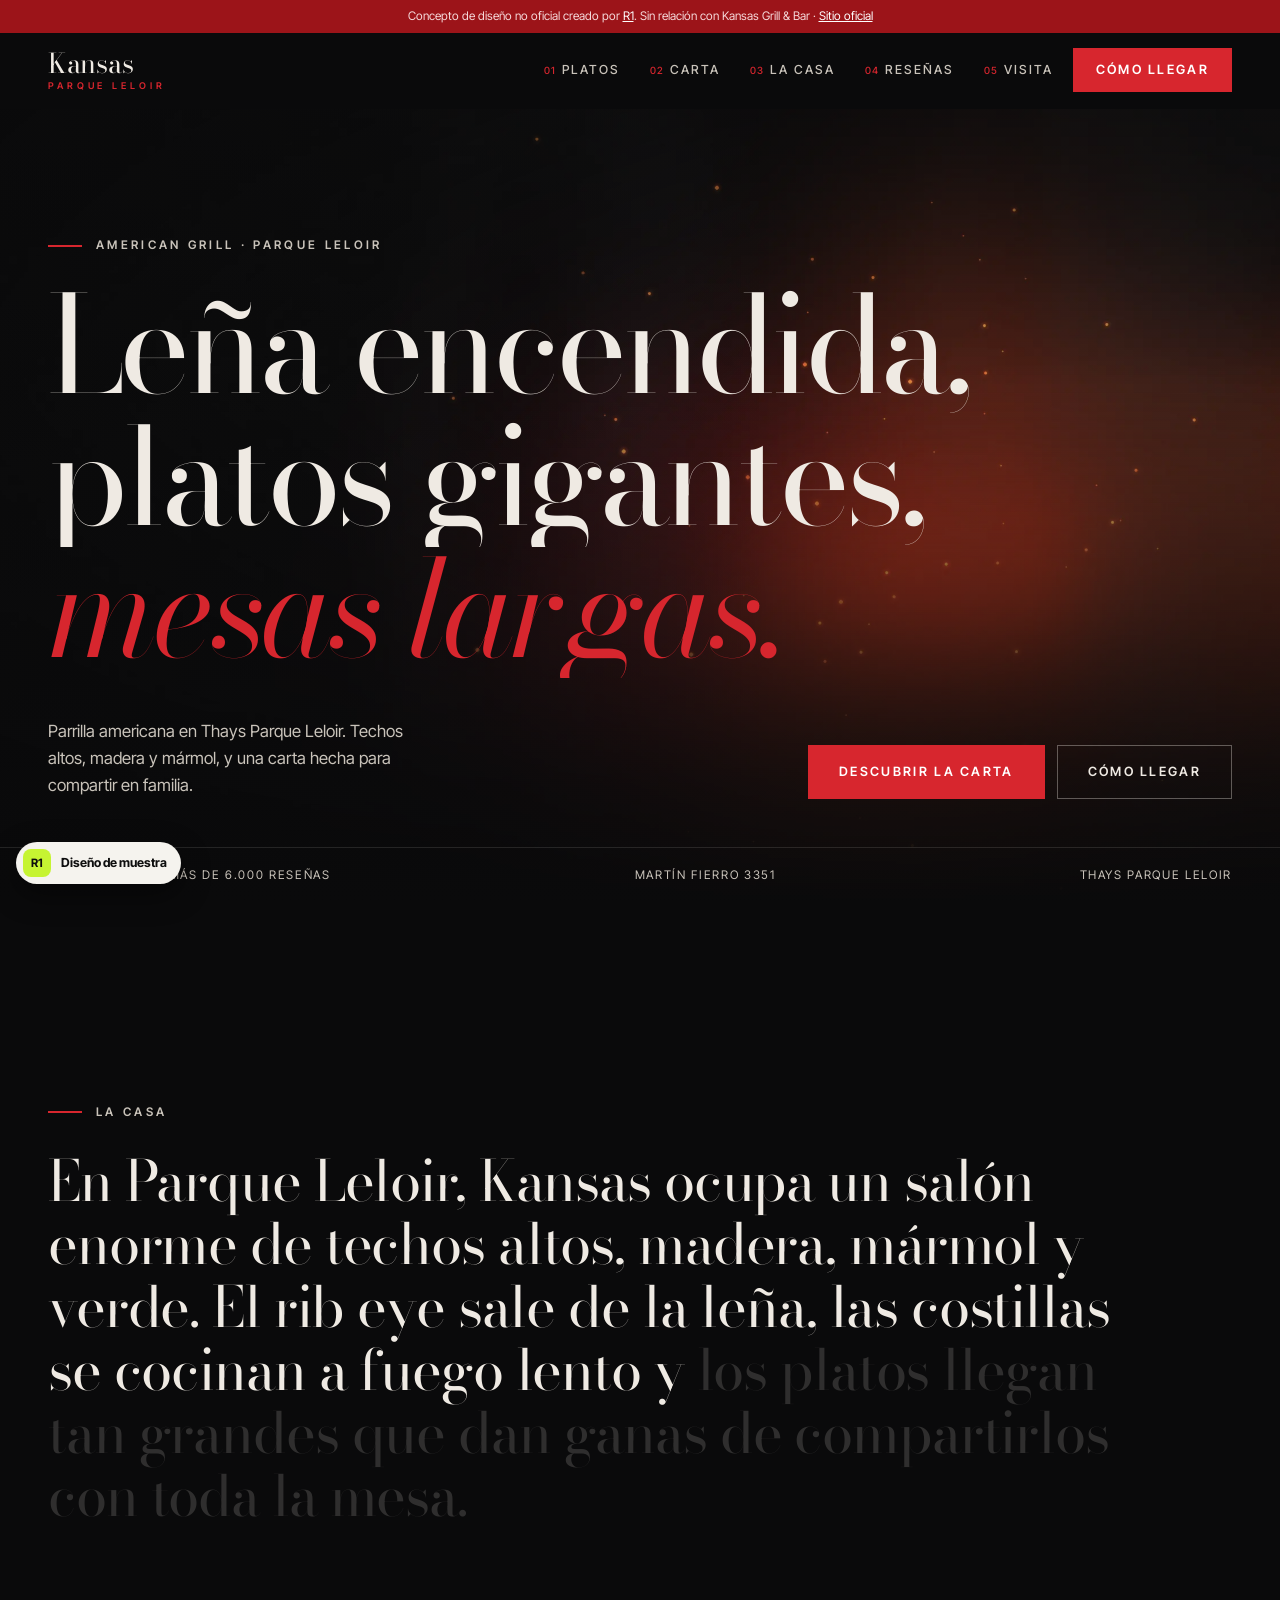
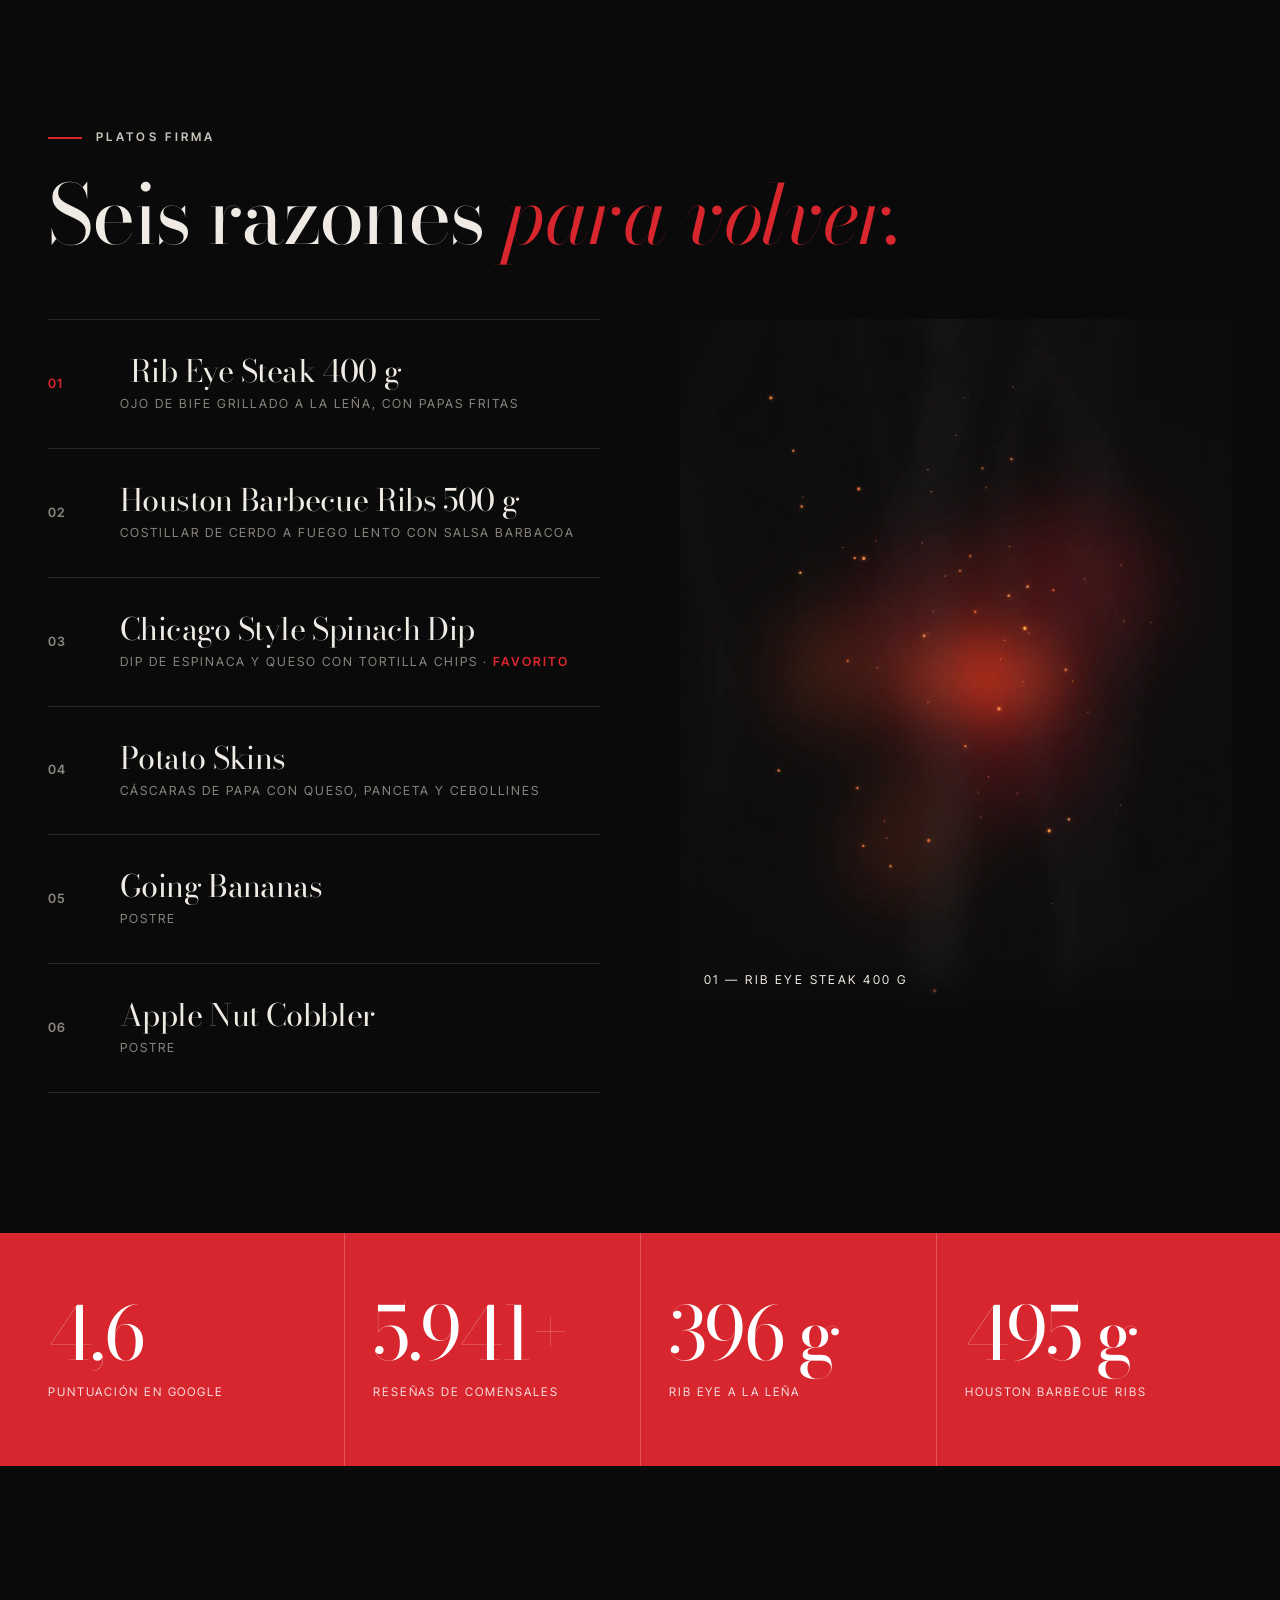
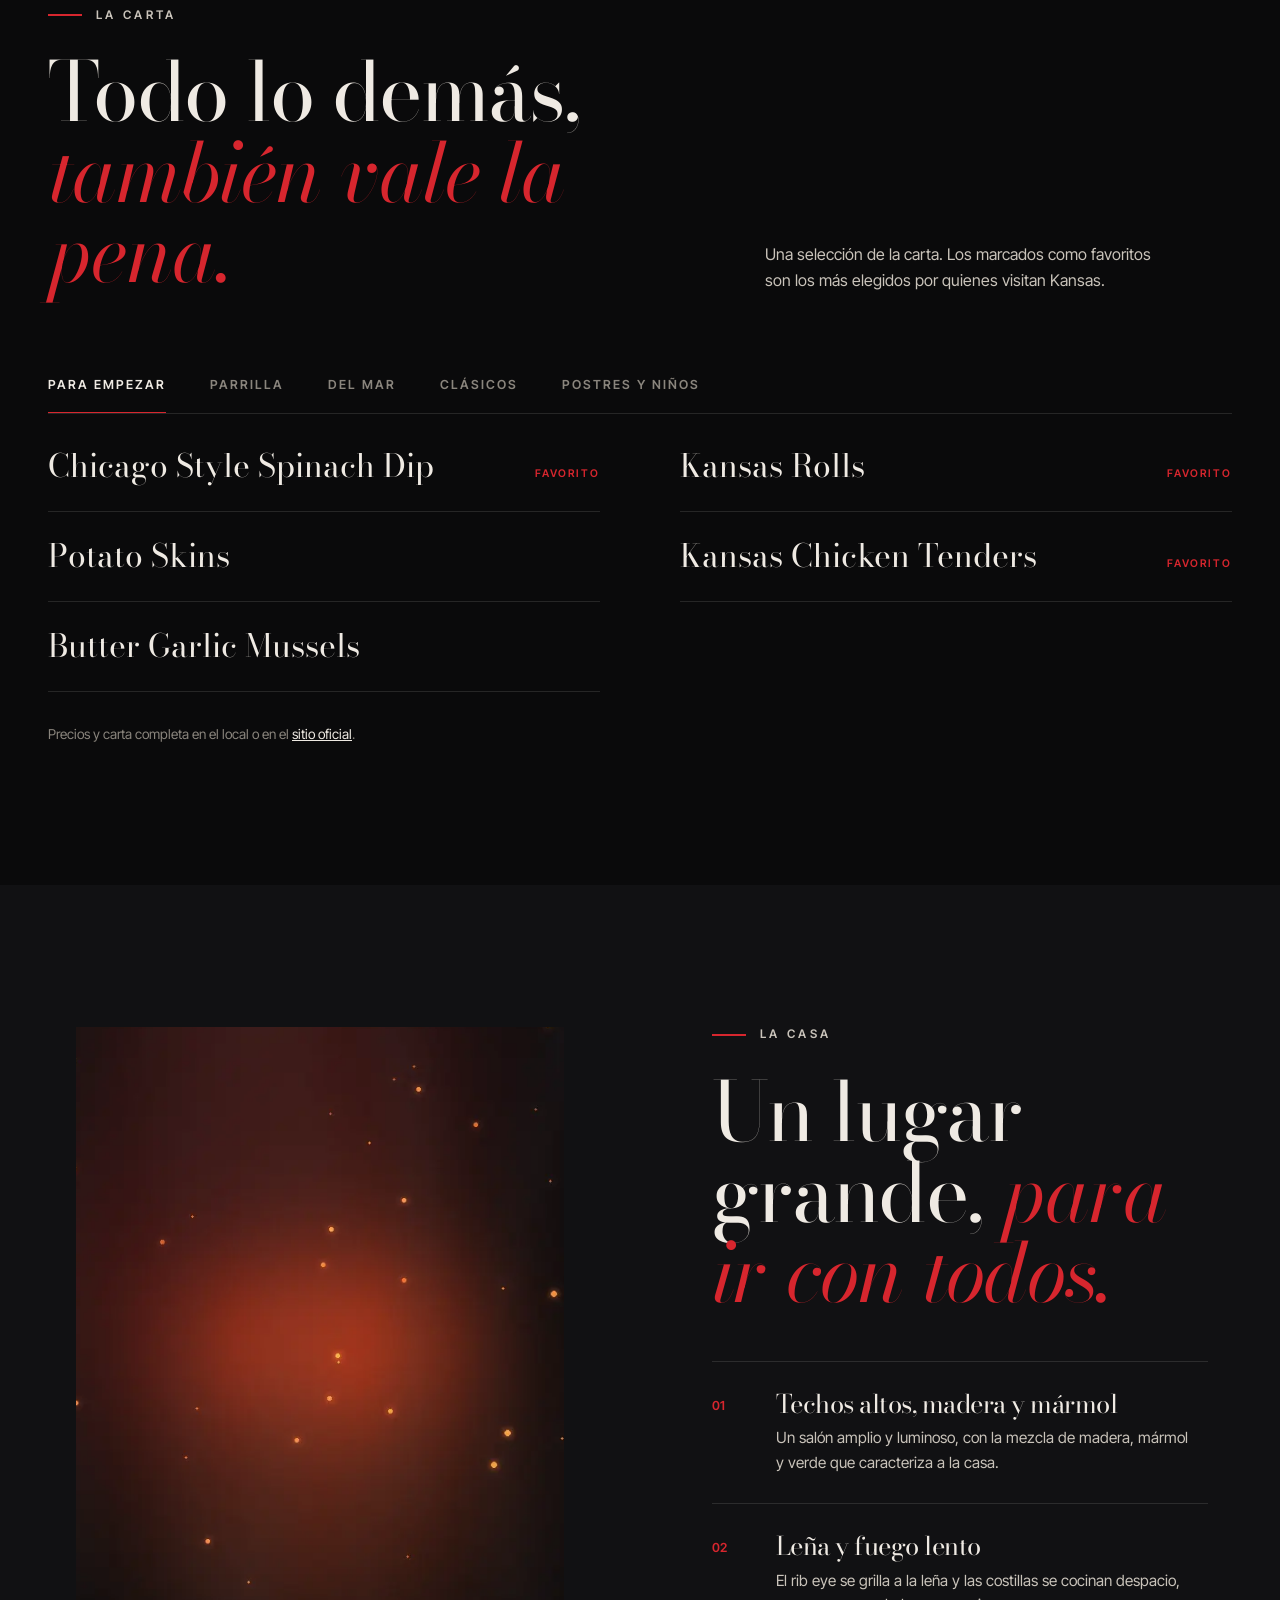
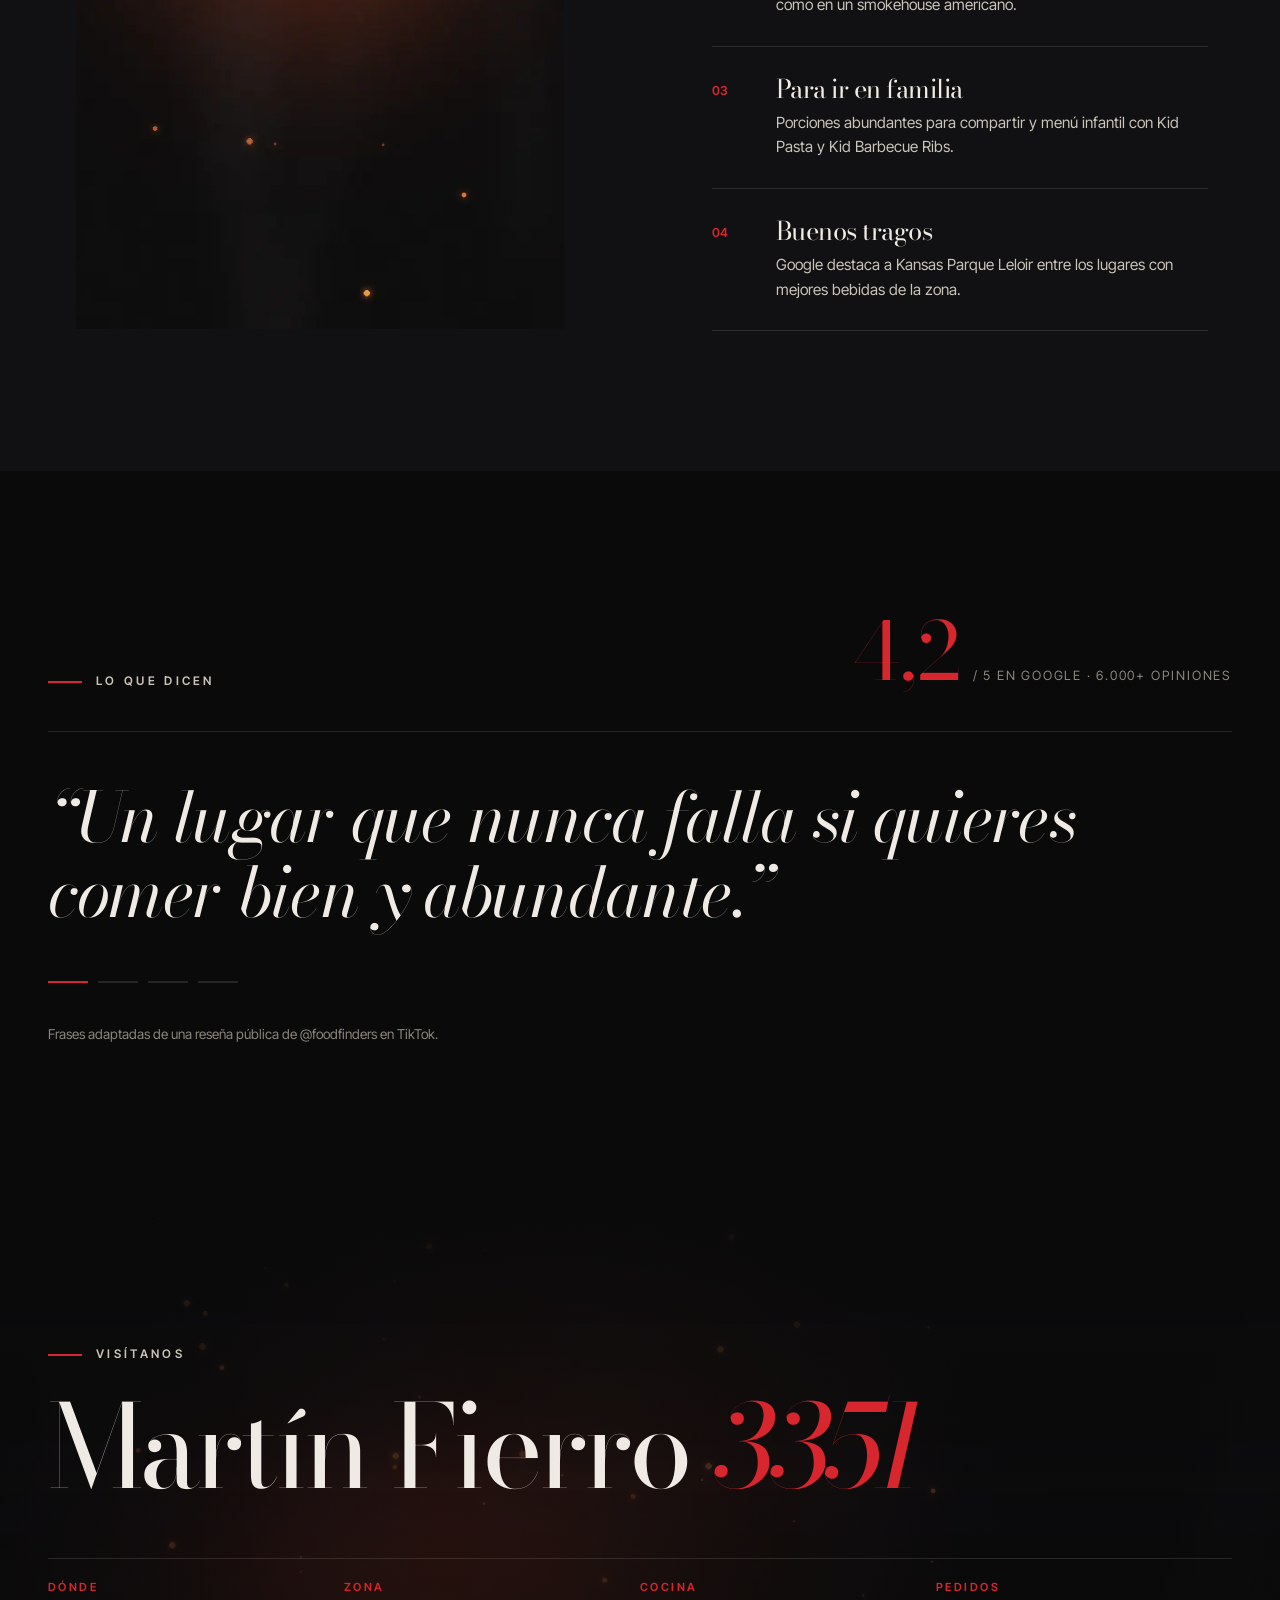
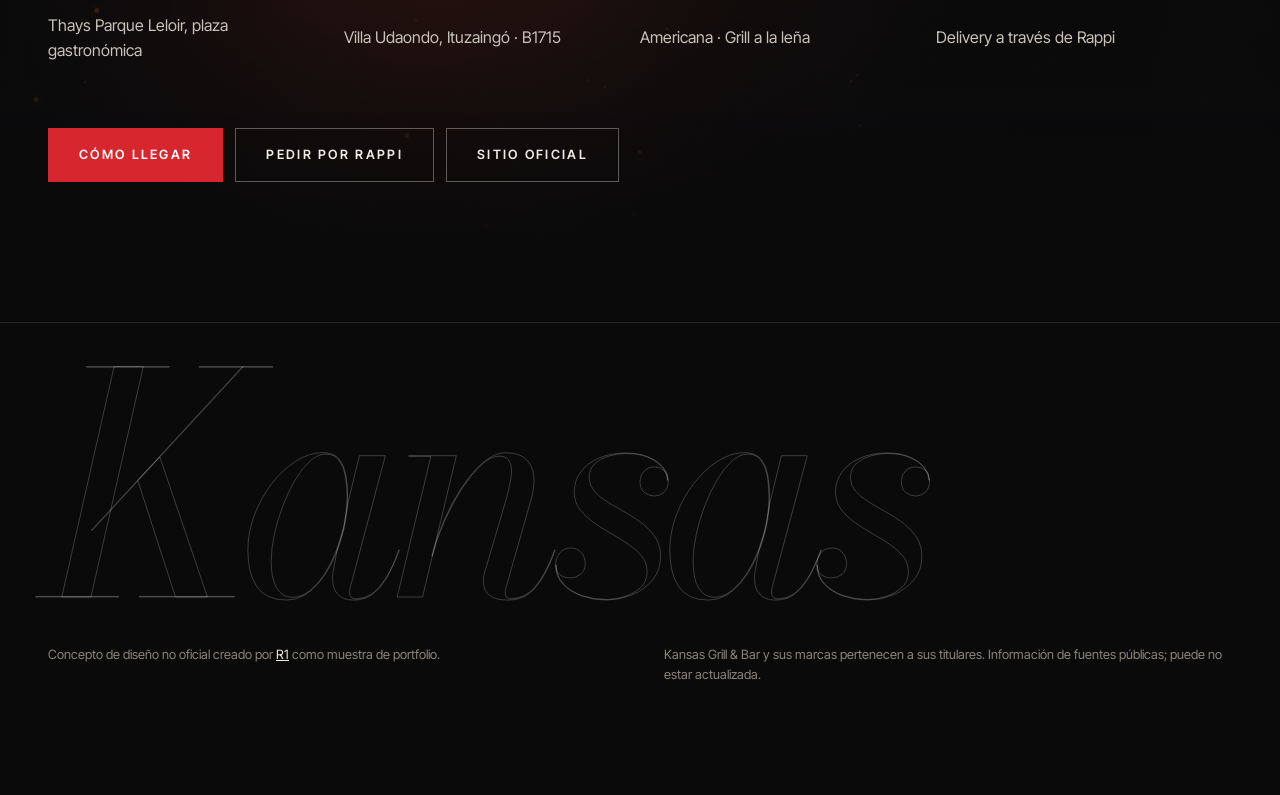
==== commit b8359178: "Basar la muestra de Kansas en la sucursal de Parque Leloir Dirección Martín Fierro 3351 (Thays Parqu" ====
--- a/muestras/kansas/index.html
+++ b/muestras/kansas/index.html
@@ -3,19 +3,19 @@
 <head>
   <meta charset="UTF-8">
   <meta name="viewport" content="width=device-width, initial-scale=1.0">
-  <title>Kansas Grill &amp; Bar — Concepto de diseño por R1</title>
-  <meta name="description" content="Concepto de diseño no oficial para Kansas Grill & Bar, Av. del Libertador 4625, Buenos Aires. Creado por R1 como muestra de portfolio.">
+  <title>Kansas Parque Leloir — Concepto de diseño por R1</title>
+  <meta name="description" content="Concepto de diseño no oficial para Kansas Grill & Bar Parque Leloir, Martín Fierro 3351, Thays Parque Leloir. Creado por R1 como muestra de portfolio.">
   <meta name="robots" content="noindex, nofollow">
   <meta name="theme-color" content="#0A0A0B">
-  <meta property="og:title" content="Kansas Grill & Bar — Concepto por R1">
-  <meta property="og:description" content="Rediseño conceptual no oficial: carta, barra y cómo llegar.">
+  <meta property="og:title" content="Kansas Parque Leloir — Concepto por R1">
+  <meta property="og:description" content="Rediseño conceptual no oficial: platos, carta, la casa y cómo llegar.">
   <meta property="og:type" content="website">
   <link rel="icon" href="data:image/svg+xml,%3Csvg xmlns='http://www.w3.org/2000/svg' viewBox='0 0 64 64'%3E%3Crect width='64' height='64' fill='%230A0A0B'/%3E%3Crect x='14' y='50' width='36' height='4' fill='%23D7262E'/%3E%3Ctext x='50%25' y='52%25' text-anchor='middle' dominant-baseline='middle' font-family='Georgia' font-size='38' fill='%23EFEAE3'%3EK%3C/text%3E%3C/svg%3E">
   <link rel="preconnect" href="https://fonts.googleapis.com">
   <link rel="preconnect" href="https://fonts.gstatic.com" crossorigin>
   <link href="https://fonts.googleapis.com/css2?family=Bodoni+Moda:ital,opsz,wght@0,6..96,400;0,6..96,500;0,6..96,700;1,6..96,400;1,6..96,500&family=Inter+Tight:wght@400;500;600;700&display=swap" rel="stylesheet">
   <link rel="preload" as="image" href="assets/img/hero.webp">
-  <link rel="stylesheet" href="styles.css?v=20260925b">
+  <link rel="stylesheet" href="styles.css?v=20260925c">
   <script>document.documentElement.classList.add("js");</script>
 </head>
 <body>
@@ -26,22 +26,22 @@
     </div>
   </div>
 
-  <p class="notice">Concepto de diseño no oficial creado por <a href="../../index.html">R1</a>. Sin relación con Kansas Grill &amp; Bar · <a href="https://www.kansasgrillandbar.com.ar" target="_blank" rel="noopener">Sitio oficial</a></p>
+  <p class="notice">Concepto de diseño no oficial creado por <a href="../../index.html">R1</a>. Sin relación con Kansas Grill &amp; Bar · <a href="https://www.kansasgrillandbar.com.ar/locales_parque_leloir.php" target="_blank" rel="noopener">Sitio oficial</a></p>
 
   <header class="nav" data-nav>
     <div class="wrap nav-inner">
-      <a href="#inicio" class="logo" aria-label="Kansas Grill &amp; Bar, ir al inicio">
+      <a href="#inicio" class="logo" aria-label="Kansas Parque Leloir, ir al inicio">
         <span class="logo-word">Kansas</span>
-        <span class="logo-sub">Grill &amp; Bar</span>
+        <span class="logo-sub">Parque Leloir</span>
       </a>
       <nav class="nav-menu" id="navMenu" aria-label="Principal">
         <a href="#firma"><span>01</span>Platos</a>
         <a href="#carta"><span>02</span>Carta</a>
-        <a href="#barra"><span>03</span>Barra</a>
+        <a href="#casa"><span>03</span>La casa</a>
         <a href="#resenas"><span>04</span>Reseñas</a>
         <a href="#visita"><span>05</span>Visita</a>
       </nav>
-      <a class="btn btn-red btn-sm nav-cta" href="tel:+541147764100" data-magnetic>Llamar</a>
+      <a class="btn btn-red btn-sm nav-cta" href="https://www.google.com/maps/search/?api=1&amp;query=Kansas+Mart%C3%ADn+Fierro+3351+Parque+Leloir" target="_blank" rel="noopener" data-magnetic>Cómo llegar</a>
       <button class="burger" type="button" aria-label="Abrir menú" aria-expanded="false" aria-controls="navMenu" data-burger><span></span><span></span></button>
     </div>
   </header>
@@ -54,14 +54,14 @@
       </div>
       <div class="hero-shade" aria-hidden="true"></div>
       <div class="wrap hero-inner">
-        <p class="eyebrow hero-eyebrow"><span class="red-dash" aria-hidden="true"></span>American Grill · Buenos Aires</p>
+        <p class="eyebrow hero-eyebrow"><span class="red-dash" aria-hidden="true"></span>American Grill · Parque Leloir</p>
         <h1 id="hero-title" class="hero-title" data-split-lines>
-          <span class="line">Fuego lento,</span>
-          <span class="line">cortes generosos,</span>
-          <span class="line"><em>noches largas.</em></span>
+          <span class="line">Leña encendida,</span>
+          <span class="line">platos gigantes,</span>
+          <span class="line"><em>mesas largas.</em></span>
         </h1>
         <div class="hero-foot">
-          <p class="hero-copy">Parrilla americana y barra de cócteles sobre Avenida del Libertador. Sin apuro, como tiene que ser.</p>
+          <p class="hero-copy">Parrilla americana en Thays Parque Leloir. Techos altos, madera y mármol, y una carta hecha para compartir en familia.</p>
           <div class="hero-actions">
             <a class="btn btn-red" href="#firma" data-magnetic>Descubrir la carta</a>
             <a class="btn btn-line" href="#visita">Cómo llegar</a>
@@ -70,18 +70,18 @@
       </div>
       <div class="hero-bar">
         <div class="wrap hero-bar-inner">
-          <p><strong>4,4</strong> en Google · 25.134 reseñas</p>
-          <p>Av. del Libertador 4625</p>
-          <p class="hide-sm">+54 11 4776-4100</p>
+          <p><strong>4,6</strong> en Google · más de 6.000 reseñas</p>
+          <p>Martín Fierro 3351</p>
+          <p class="hide-sm">Thays Parque Leloir</p>
         </div>
       </div>
     </section>
 
     <!-- MANIFIESTO -->
-    <section class="manifesto" aria-label="Sobre Kansas">
+    <section class="manifesto" aria-label="Sobre Kansas Parque Leloir">
       <div class="wrap">
         <p class="eyebrow"><span class="red-dash" aria-hidden="true"></span>La casa</p>
-        <p class="manifesto-text" data-words>Kansas es una parrilla americana en Libertador donde las costillas se cocinan despacio, el rib eye llega jugoso a la mesa y la barra sirve cócteles hasta tarde. Aquí nadie viene a comer rápido: la gente se queda entre una y tres horas.</p>
+        <p class="manifesto-text" data-words>En Parque Leloir, Kansas ocupa un salón enorme de techos altos, madera, mármol y verde. El rib eye sale de la leña, las costillas se cocinan a fuego lento y los platos llegan tan grandes que dan ganas de compartirlos con toda la mesa.</p>
       </div>
     </section>
 
@@ -96,39 +96,39 @@
           <ol class="sig-list" data-sig-list>
             <li class="sig-item is-active" data-img="assets/img/rib-eye.webp">
               <span class="sig-num">01</span>
-              <div><h3>Rib Eye Steak</h3><p>Parrilla</p></div>
+              <div><h3>Rib Eye Steak 400 g</h3><p>Ojo de bife grillado a la leña, con papas fritas</p></div>
               <figure class="sig-media-sm"><img src="assets/img/rib-eye.webp" alt="" loading="lazy" width="1200" height="1500"></figure>
             </li>
-            <li class="sig-item" data-img="assets/img/hawaiian-steak.webp">
+            <li class="sig-item" data-img="assets/img/bbq-ribs.webp">
               <span class="sig-num">02</span>
-              <div><h3>Hawaiian Steak</h3><p>Parrilla · <span class="fav">Favorito</span></p></div>
-              <figure class="sig-media-sm"><img src="assets/img/hawaiian-steak.webp" alt="" loading="lazy" width="1200" height="1500"></figure>
-            </li>
-            <li class="sig-item" data-img="assets/img/bbq-ribs.webp">
+              <div><h3>Houston Barbecue Ribs 500 g</h3><p>Costillar de cerdo a fuego lento con salsa barbacoa</p></div>
+              <figure class="sig-media-sm"><img src="assets/img/bbq-ribs.webp" alt="" loading="lazy" width="1200" height="1500"></figure>
+            </li>
+            <li class="sig-item" data-img="assets/img/spinach-dip.webp">
               <span class="sig-num">03</span>
-              <div><h3>BBQ Ribs</h3><p>Ahumados</p></div>
-              <figure class="sig-media-sm"><img src="assets/img/bbq-ribs.webp" alt="" loading="lazy" width="1200" height="1500"></figure>
-            </li>
-            <li class="sig-item" data-img="assets/img/kansas-rolls.webp">
+              <div><h3>Chicago Style Spinach Dip</h3><p>Dip de espinaca y queso con tortilla chips · <span class="fav">Favorito</span></p></div>
+              <figure class="sig-media-sm"><img src="assets/img/spinach-dip.webp" alt="" loading="lazy" width="1200" height="1500"></figure>
+            </li>
+            <li class="sig-item" data-img="assets/img/potato-skins.webp">
               <span class="sig-num">04</span>
-              <div><h3>Kansas Rolls</h3><p>Para empezar · <span class="fav">Favorito</span></p></div>
-              <figure class="sig-media-sm"><img src="assets/img/kansas-rolls.webp" alt="" loading="lazy" width="1200" height="1500"></figure>
-            </li>
-            <li class="sig-item" data-img="assets/img/cedar-salmon.webp">
+              <div><h3>Potato Skins</h3><p>Cáscaras de papa con queso, panceta y cebollines</p></div>
+              <figure class="sig-media-sm"><img src="assets/img/potato-skins.webp" alt="" loading="lazy" width="1200" height="1500"></figure>
+            </li>
+            <li class="sig-item" data-img="assets/img/going-bananas.webp">
               <span class="sig-num">05</span>
-              <div><h3>Cedar Plank Salmon</h3><p>Del mar</p></div>
-              <figure class="sig-media-sm"><img src="assets/img/cedar-salmon.webp" alt="" loading="lazy" width="1200" height="1500"></figure>
-            </li>
-            <li class="sig-item" data-img="assets/img/key-lime-pie.webp">
+              <div><h3>Going Bananas</h3><p>Postre</p></div>
+              <figure class="sig-media-sm"><img src="assets/img/going-bananas.webp" alt="" loading="lazy" width="1200" height="1500"></figure>
+            </li>
+            <li class="sig-item" data-img="assets/img/apple-cobbler.webp">
               <span class="sig-num">06</span>
-              <div><h3>Key Lime Pie</h3><p>Postre · <span class="fav">Favorito</span></p></div>
-              <figure class="sig-media-sm"><img src="assets/img/key-lime-pie.webp" alt="" loading="lazy" width="1200" height="1500"></figure>
+              <div><h3>Apple Nut Cobbler</h3><p>Postre</p></div>
+              <figure class="sig-media-sm"><img src="assets/img/apple-cobbler.webp" alt="" loading="lazy" width="1200" height="1500"></figure>
             </li>
           </ol>
           <div class="sig-stage" aria-hidden="true">
             <figure class="sig-frame">
               <img class="sig-img" src="assets/img/rib-eye.webp" alt="" width="1200" height="1500" data-sig-img>
-              <figcaption class="sig-caption" data-sig-caption>01 — Rib Eye Steak</figcaption>
+              <figcaption class="sig-caption" data-sig-caption>01 — Rib Eye Steak 400 g</figcaption>
             </figure>
           </div>
         </div>
@@ -136,12 +136,12 @@
     </section>
 
     <!-- NÚMEROS -->
-    <section class="numbers" aria-label="Kansas en números">
+    <section class="numbers" aria-label="Kansas Parque Leloir en números">
       <div class="wrap numbers-grid">
-        <div class="num"><strong><span data-count="4.4" data-decimals="1">4,4</span></strong><p>Puntuación en Google</p></div>
-        <div class="num"><strong><span data-count="25134">25.134</span></strong><p>Reseñas de comensales</p></div>
-        <div class="num"><strong>1–3 h</strong><p>Lo que suele durar la visita</p></div>
-        <div class="num"><strong>30–70k</strong><p>ARS por persona, aprox.</p></div>
+        <div class="num"><strong><span data-count="4.6" data-decimals="1">4,6</span></strong><p>Puntuación en Google</p></div>
+        <div class="num"><strong><span data-count="6000">6.000</span>+</strong><p>Reseñas de comensales</p></div>
+        <div class="num"><strong><span data-count="400">400</span> g</strong><p>Rib eye a la leña</p></div>
+        <div class="num"><strong><span data-count="500">500</span> g</strong><p>Houston Barbecue Ribs</p></div>
       </div>
     </section>
 
@@ -166,17 +166,18 @@
 
         <div class="panel is-active" role="tabpanel" id="m1" aria-labelledby="t1">
           <ul class="dishes">
+            <li><span>Chicago Style Spinach Dip</span><b>Favorito</b></li>
             <li><span>Kansas Rolls</span><b>Favorito</b></li>
-            <li><span>Chicago Style Spinach Dip</span><b>Favorito</b></li>
+            <li><span>Potato Skins</span></li>
             <li><span>Kansas Chicken Tenders</span><b>Favorito</b></li>
             <li><span>Butter Garlic Mussels</span></li>
           </ul>
         </div>
         <div class="panel" role="tabpanel" id="m2" aria-labelledby="t2" hidden>
           <ul class="dishes">
+            <li><span>Rib Eye Steak 400 g</span></li>
+            <li><span>Houston Barbecue Ribs 500 g</span></li>
             <li><span>Hawaiian Steak</span><b>Favorito</b></li>
-            <li><span>Rib Eye Steak</span></li>
-            <li><span>BBQ Ribs</span></li>
             <li><span>Tennessee Chicken and Friends</span></li>
           </ul>
         </div>
@@ -185,7 +186,6 @@
             <li><span>Smoked Salmon Pasta</span><b>Favorito</b></li>
             <li><span>Market Fresh Grilled Salmon</span></li>
             <li><span>Cedar Plank Salmon</span></li>
-            <li><span>Smoked Salmon with Homemade Dressing</span></li>
             <li><span>Camarones con arroz y espinacas</span></li>
           </ul>
         </div>
@@ -199,28 +199,31 @@
         </div>
         <div class="panel" role="tabpanel" id="m5" aria-labelledby="t5" hidden>
           <ul class="dishes">
+            <li><span>Going Bananas</span></li>
+            <li><span>Apple Nut Cobbler</span></li>
+            <li><span>Five Nut Brownie</span></li>
             <li><span>Key Lime Pie</span><b>Favorito</b></li>
-            <li><span>Going Bananas</span></li>
+            <li><span>Kid Pasta</span><i>Menú infantil</i></li>
             <li><span>Kid Barbecue Ribs</span><i>Menú infantil</i></li>
           </ul>
         </div>
-        <p class="note">Precios y carta completa en el local o en el <a href="https://www.kansasgrillandbar.com.ar" target="_blank" rel="noopener">sitio oficial</a>.</p>
-      </div>
-    </section>
-
-    <!-- BARRA -->
-    <section class="bar" id="barra" aria-labelledby="barra-title">
+        <p class="note">Precios y carta completa en el local o en el <a href="https://www.kansasgrillandbar.com.ar/locales_parque_leloir.php" target="_blank" rel="noopener">sitio oficial</a>.</p>
+      </div>
+    </section>
+
+    <!-- LA CASA -->
+    <section class="bar" id="casa" aria-labelledby="casa-title">
       <div class="bar-media" data-clip>
         <img src="assets/img/bar.webp" alt="" loading="lazy" width="1200" height="1500">
       </div>
       <div class="bar-body">
-        <p class="eyebrow"><span class="red-dash" aria-hidden="true"></span>La barra</p>
-        <h2 id="barra-title" class="reveal">Una copa antes, <em>otra después.</em></h2>
+        <p class="eyebrow"><span class="red-dash" aria-hidden="true"></span>La casa</p>
+        <h2 id="casa-title" class="reveal">Un lugar grande, <em>para ir con todos.</em></h2>
         <ul class="perks">
-          <li class="reveal"><span>01</span><div><h3>Buenos cócteles</h3><p>Lo que más destacan los comensales en Google: tragos bien hechos, de principio a fin de la noche.</p></div></li>
-          <li class="reveal"><span>02</span><div><h3>Happy hour</h3><p>Platos para compartir en el horario de happy hour, ideal a la salida de la oficina.</p></div></li>
-          <li class="reveal"><span>03</span><div><h3>Opciones vegetarianas</h3><p>Alternativas sin carne en la carta, para que nadie de la mesa se quede afuera.</p></div></li>
-          <li class="reveal"><span>04</span><div><h3>Valet parking</h3><p>Llegas, dejas el auto y entras. Un detalle que se repite en las reseñas.</p></div></li>
+          <li class="reveal"><span>01</span><div><h3>Techos altos, madera y mármol</h3><p>Un salón amplio y luminoso, con la mezcla de madera, mármol y verde que caracteriza a la casa.</p></div></li>
+          <li class="reveal"><span>02</span><div><h3>Leña y fuego lento</h3><p>El rib eye se grilla a la leña y las costillas se cocinan despacio, como en un smokehouse americano.</p></div></li>
+          <li class="reveal"><span>03</span><div><h3>Para ir en familia</h3><p>Porciones abundantes para compartir y menú infantil con Kid Pasta y Kid Barbecue Ribs.</p></div></li>
+          <li class="reveal"><span>04</span><div><h3>Buenos tragos</h3><p>Google destaca a Kansas Parque Leloir entre los lugares con mejores bebidas de la zona.</p></div></li>
         </ul>
       </div>
     </section>
@@ -229,15 +232,15 @@
     <section class="reviews" id="resenas" aria-labelledby="res-title">
       <div class="wrap">
         <div class="reviews-top">
-          <p class="eyebrow"><span class="red-dash" aria-hidden="true"></span>Reseñas en Google</p>
+          <p class="eyebrow"><span class="red-dash" aria-hidden="true"></span>Lo que dicen</p>
           <h2 id="res-title" class="sr-only">Reseñas</h2>
-          <p class="score"><span data-count="4.4" data-decimals="1">4,4</span><small>/ 5 · 25.134 opiniones</small></p>
+          <p class="score"><span data-count="4.6" data-decimals="1">4,6</span><small>/ 5 en Google · 6.000+ opiniones</small></p>
         </div>
         <div class="quote-stage" data-quotes>
-          <blockquote class="quote is-active">“Las carnes son jugosas y están en su punto.”</blockquote>
-          <blockquote class="quote">“Porciones generosas. La calidad vale lo que cuesta.”</blockquote>
-          <blockquote class="quote">“La comida siempre es muy rica y el servicio, excelente.”</blockquote>
-          <blockquote class="quote">“El cheesecake, perfecto de dulzor.”</blockquote>
+          <blockquote class="quote is-active">“Un lugar que nunca falla si quieres comer bien y abundante.”</blockquote>
+          <blockquote class="quote">“Nos sorprendimos por lo bello y enorme que es el lugar.”</blockquote>
+          <blockquote class="quote">“Techos altos y platos gigantes: nada puede ser mejor.”</blockquote>
+          <blockquote class="quote">“Ideal para compartir con la familia.”</blockquote>
         </div>
         <div class="quote-nav" data-quote-nav role="tablist" aria-label="Elegir reseña">
           <button type="button" role="tab" aria-selected="true" aria-label="Reseña 1"></button>
@@ -245,7 +248,7 @@
           <button type="button" role="tab" aria-selected="false" aria-label="Reseña 3"></button>
           <button type="button" role="tab" aria-selected="false" aria-label="Reseña 4"></button>
         </div>
-        <p class="note">Extractos traducidos y resumidos de reseñas públicas de Google.</p>
+        <p class="note">Frases adaptadas de una reseña pública de @foodfinders en TikTok.</p>
       </div>
     </section>
 
@@ -256,17 +259,17 @@
       </div>
       <div class="wrap visit-inner">
         <p class="eyebrow"><span class="red-dash" aria-hidden="true"></span>Visítanos</p>
-        <h2 id="visita-title" class="visit-address reveal">Av. del Libertador <em>4625</em></h2>
+        <h2 id="visita-title" class="visit-address reveal">Martín Fierro <em>3351</em></h2>
         <dl class="visit-info">
-          <div class="reveal"><dt>Dónde</dt><dd>C1426, Ciudad Autónoma de Buenos Aires</dd></div>
-          <div class="reveal"><dt>Teléfono</dt><dd><a href="tel:+541147764100">+54 11 4776-4100</a></dd></div>
-          <div class="reveal"><dt>Espera</dt><dd>Hasta 30 min en horas pico</dd></div>
-          <div class="reveal"><dt>Pedidos</dt><dd>Retiro en el local y delivery</dd></div>
+          <div class="reveal"><dt>Dónde</dt><dd>Thays Parque Leloir, plaza gastronómica</dd></div>
+          <div class="reveal"><dt>Zona</dt><dd>Villa Udaondo, Ituzaingó · B1715</dd></div>
+          <div class="reveal"><dt>Cocina</dt><dd>Americana · Grill a la leña</dd></div>
+          <div class="reveal"><dt>Pedidos</dt><dd>Delivery a través de Rappi</dd></div>
         </dl>
         <div class="visit-actions reveal">
-          <a class="btn btn-red" href="https://www.google.com/maps/search/?api=1&amp;query=Kansas+Grill+%26+Bar+Av.+del+Libertador+4625+Buenos+Aires" target="_blank" rel="noopener" data-magnetic>Cómo llegar</a>
-          <a class="btn btn-line" href="tel:+541147764100">Llamar</a>
-          <a class="btn btn-line" href="https://www.kansasgrillandbar.com.ar" target="_blank" rel="noopener">Hacer un pedido</a>
+          <a class="btn btn-red" href="https://www.google.com/maps/search/?api=1&amp;query=Kansas+Mart%C3%ADn+Fierro+3351+Parque+Leloir" target="_blank" rel="noopener" data-magnetic>Cómo llegar</a>
+          <a class="btn btn-line" href="https://www.rappi.com.ar/restaurantes/188257-kansas" target="_blank" rel="noopener">Pedir por Rappi</a>
+          <a class="btn btn-line" href="https://www.kansasgrillandbar.com.ar/locales_parque_leloir.php" target="_blank" rel="noopener">Sitio oficial</a>
         </div>
       </div>
     </section>
@@ -277,16 +280,16 @@
       <p class="footer-mark" aria-hidden="true">Kansas</p>
       <div class="footer-row">
         <p>Concepto de diseño no oficial creado por <a href="../../index.html">R1</a> como muestra de portfolio.</p>
-        <p>Kansas Grill &amp; Bar y sus marcas pertenecen a sus titulares. Información pública de Google; puede no estar actualizada.</p>
+        <p>Kansas Grill &amp; Bar y sus marcas pertenecen a sus titulares. Información de fuentes públicas; puede no estar actualizada.</p>
       </div>
     </div>
   </footer>
 
   <a class="r1-badge" href="../../index.html"><b>R1</b>Diseño de muestra</a>
 
-  <script defer src="lib/gsap.min.js?v=20260925b"></script>
-  <script defer src="lib/ScrollTrigger.min.js?v=20260925b"></script>
-  <script defer src="lib/SplitText.min.js?v=20260925b"></script>
-  <script defer src="main.js?v=20260925b"></script>
+  <script defer src="lib/gsap.min.js?v=20260925c"></script>
+  <script defer src="lib/ScrollTrigger.min.js?v=20260925c"></script>
+  <script defer src="lib/SplitText.min.js?v=20260925c"></script>
+  <script defer src="main.js?v=20260925c"></script>
 </body>
 </html>
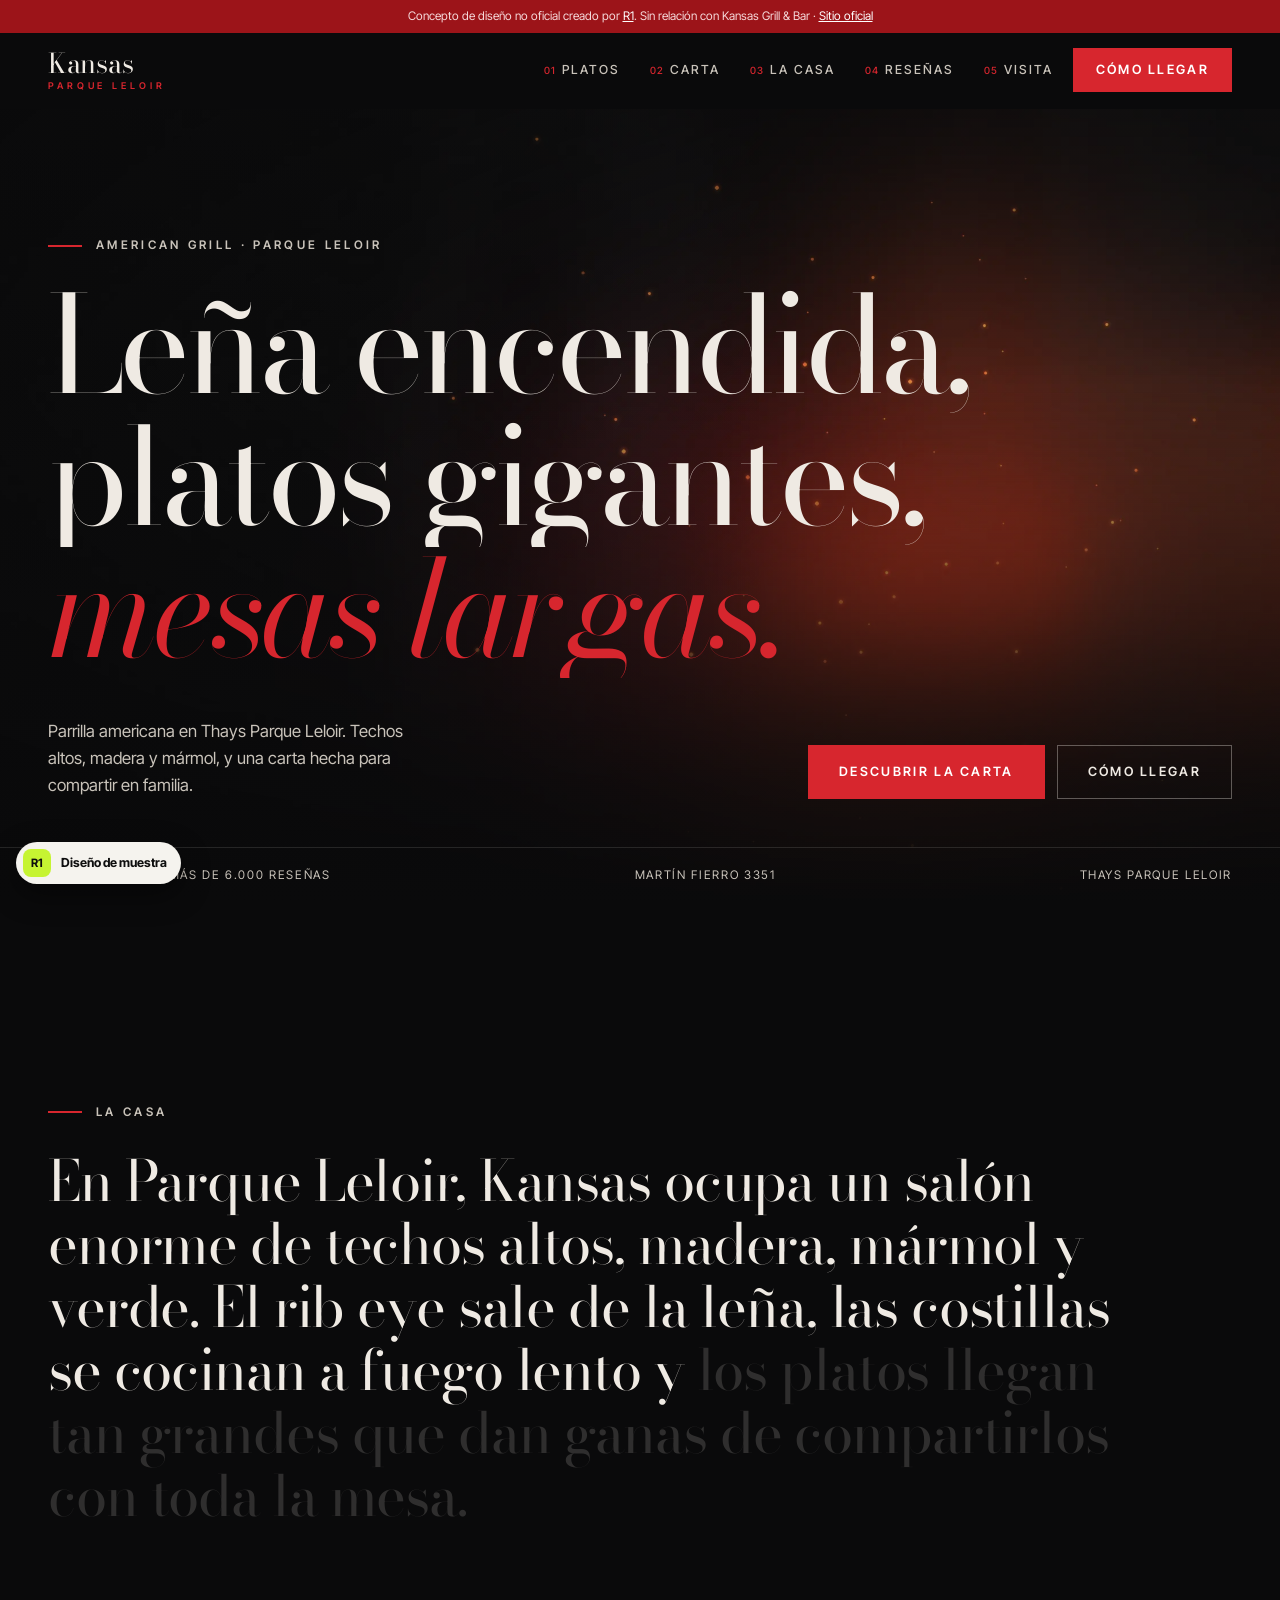
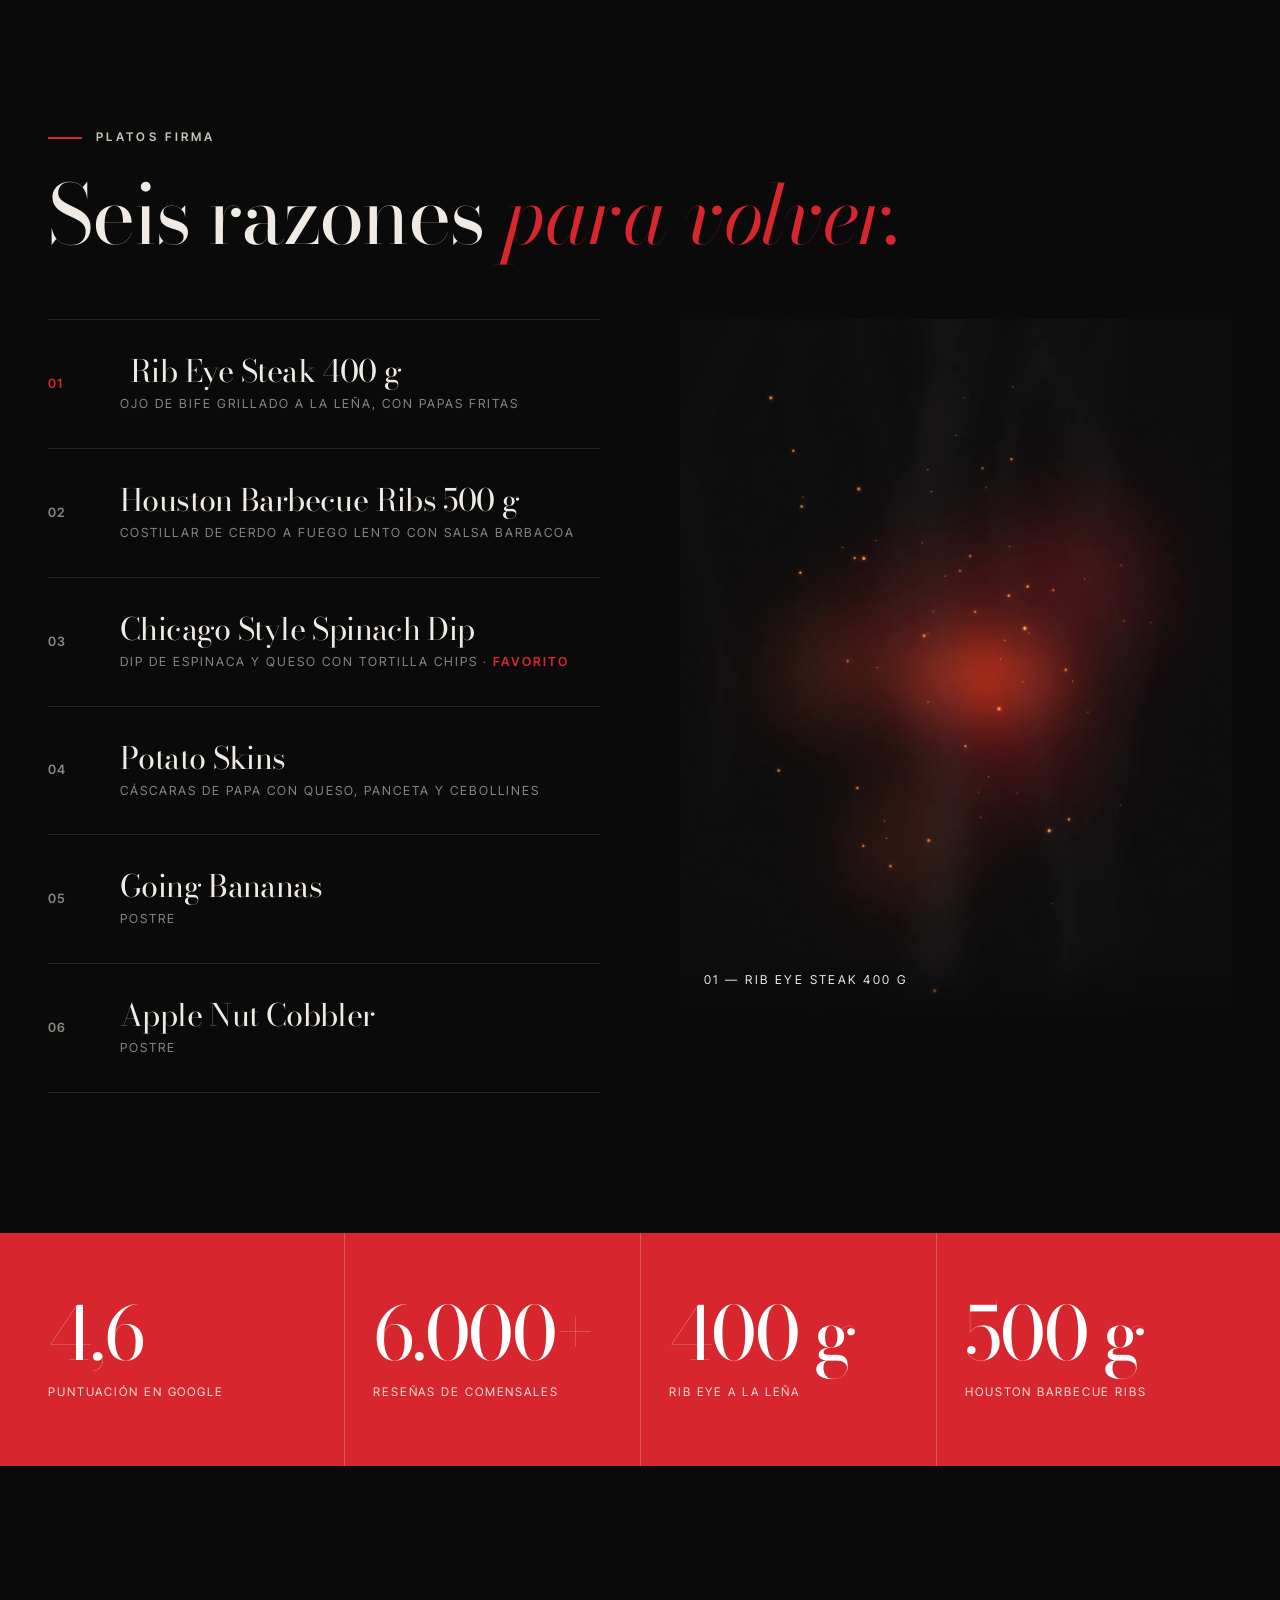
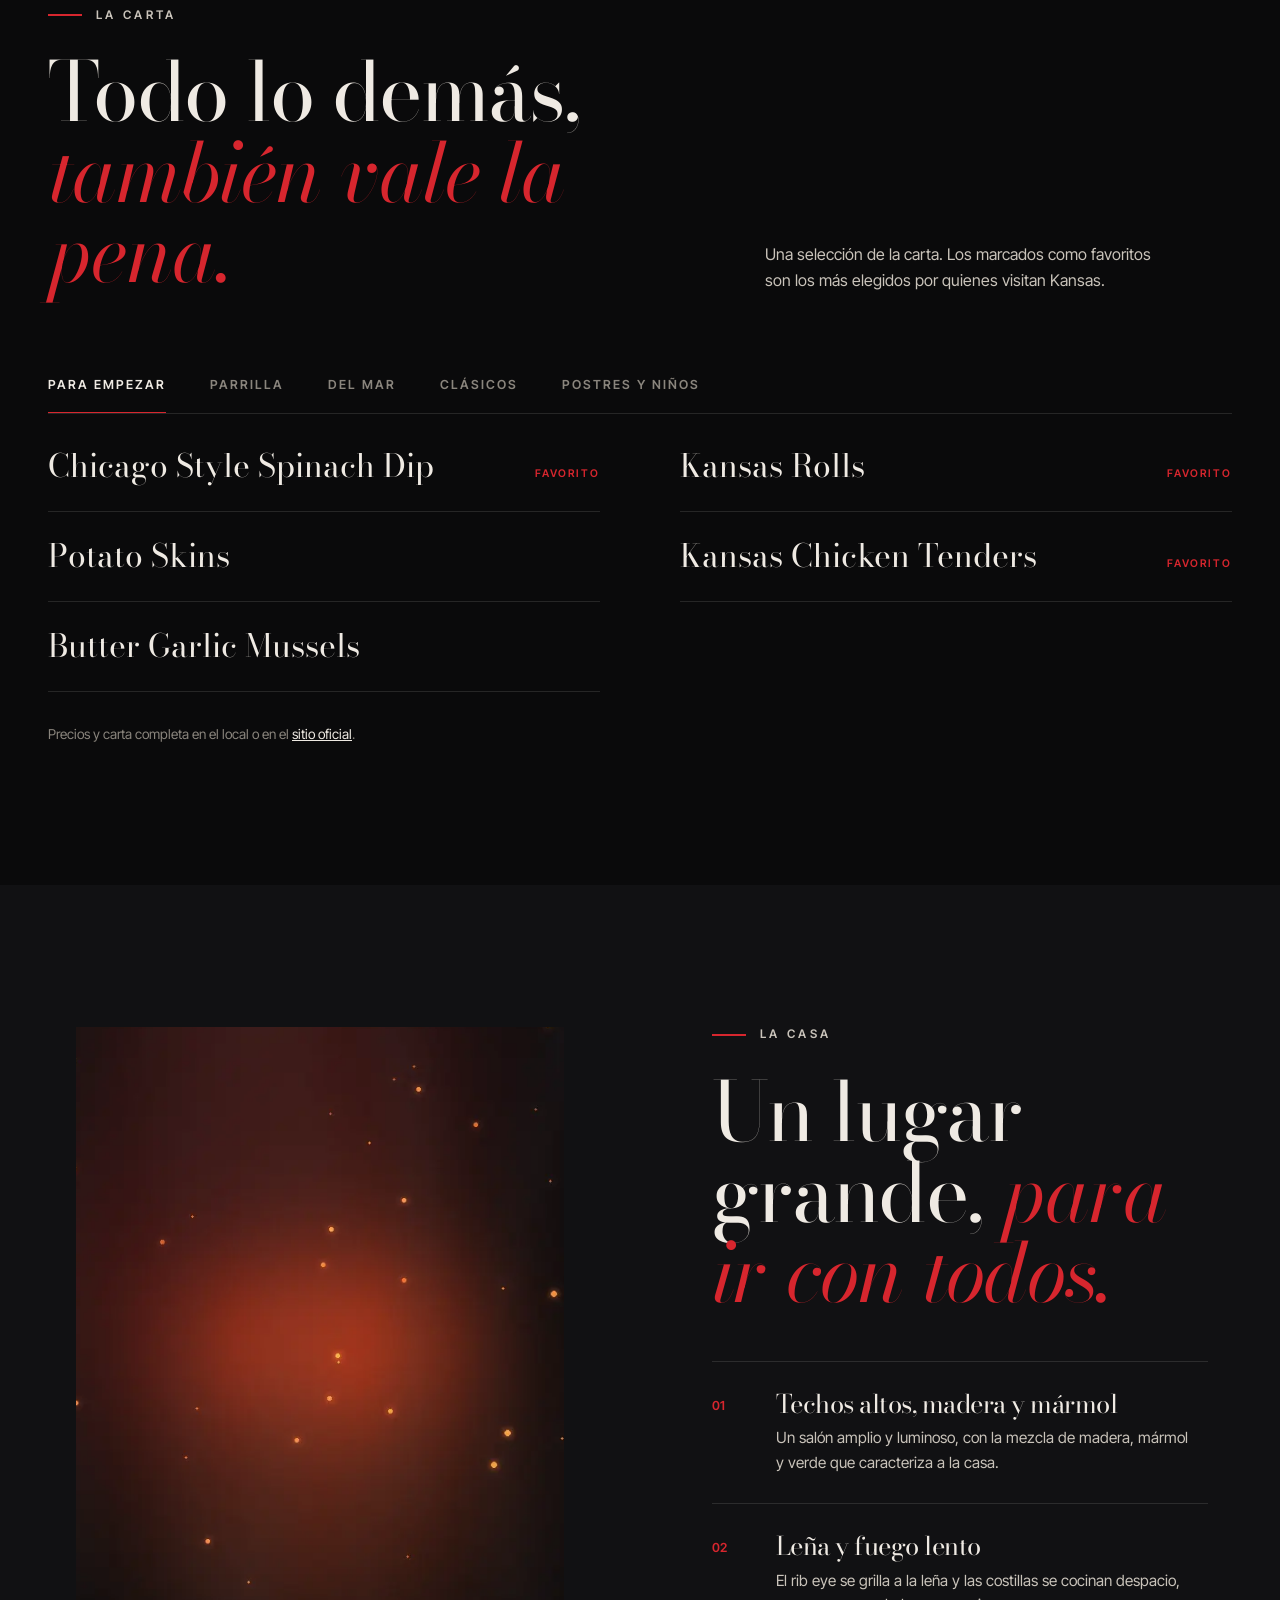
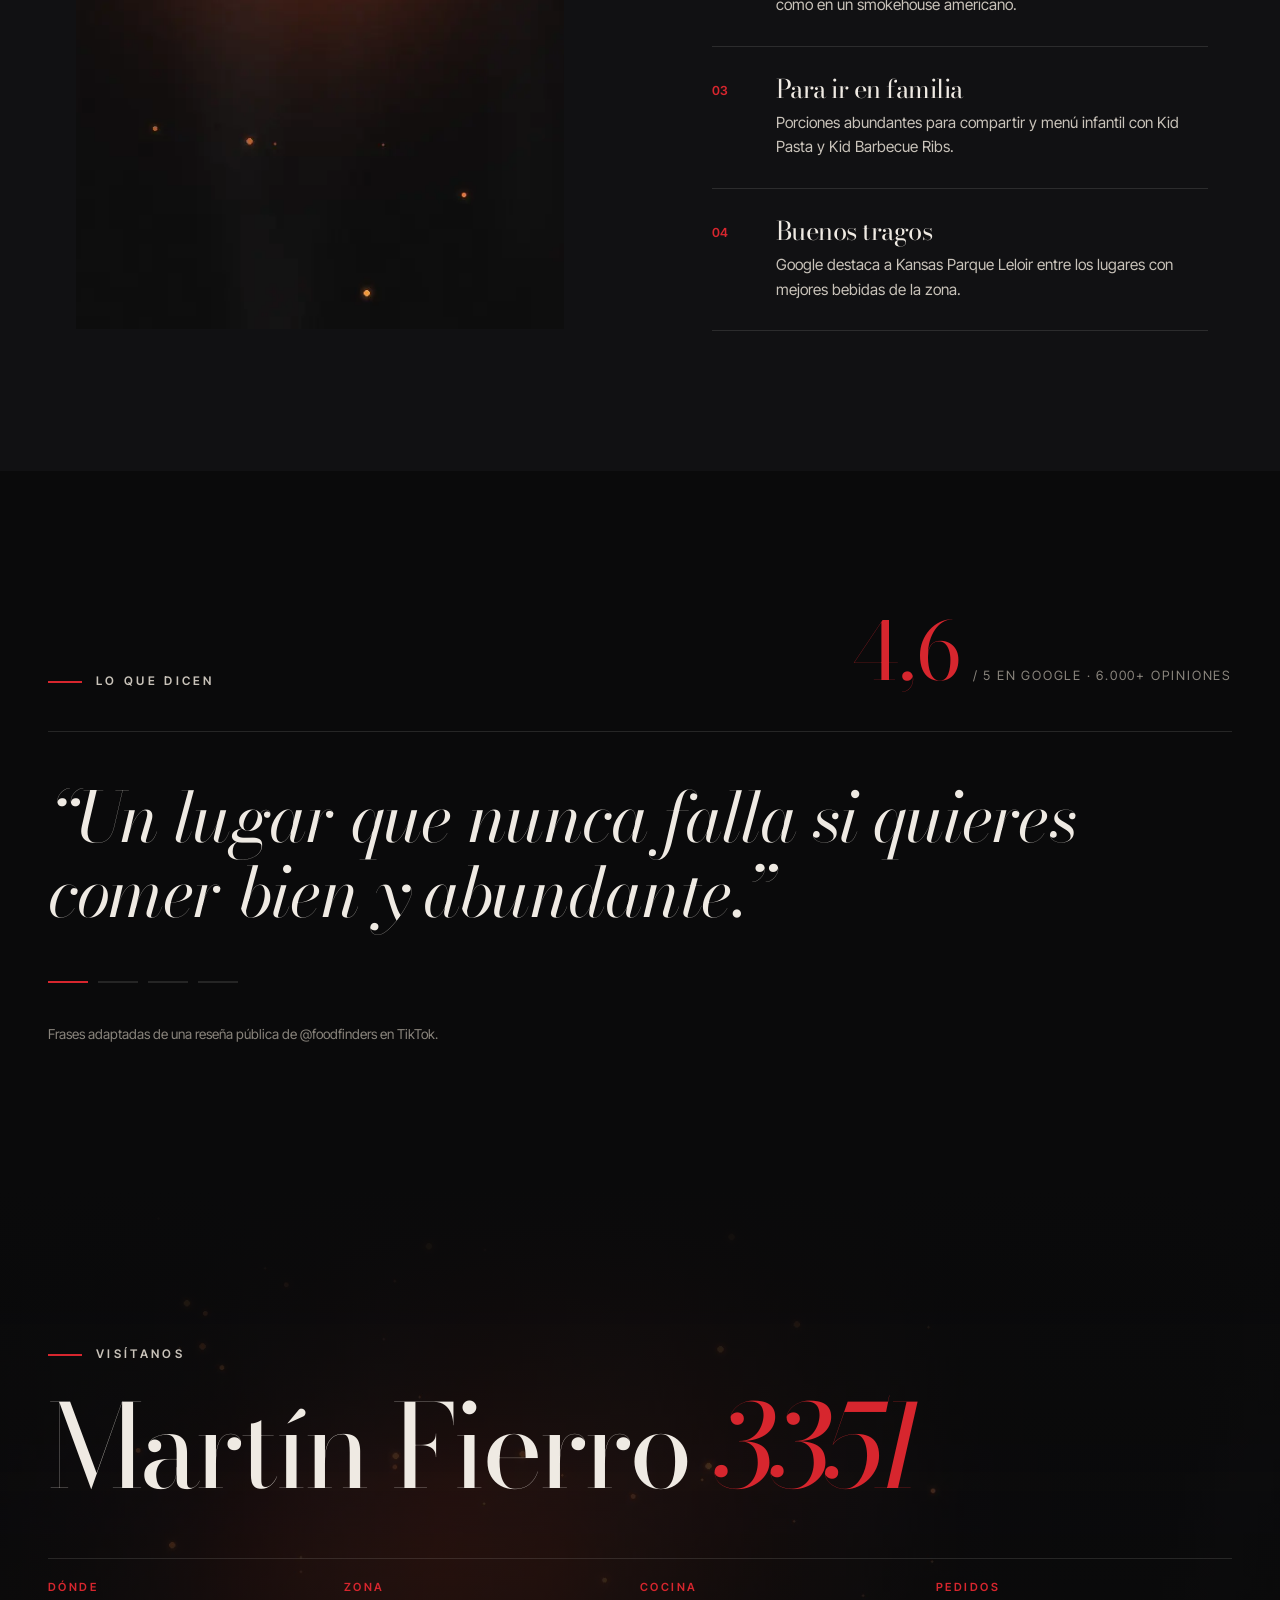
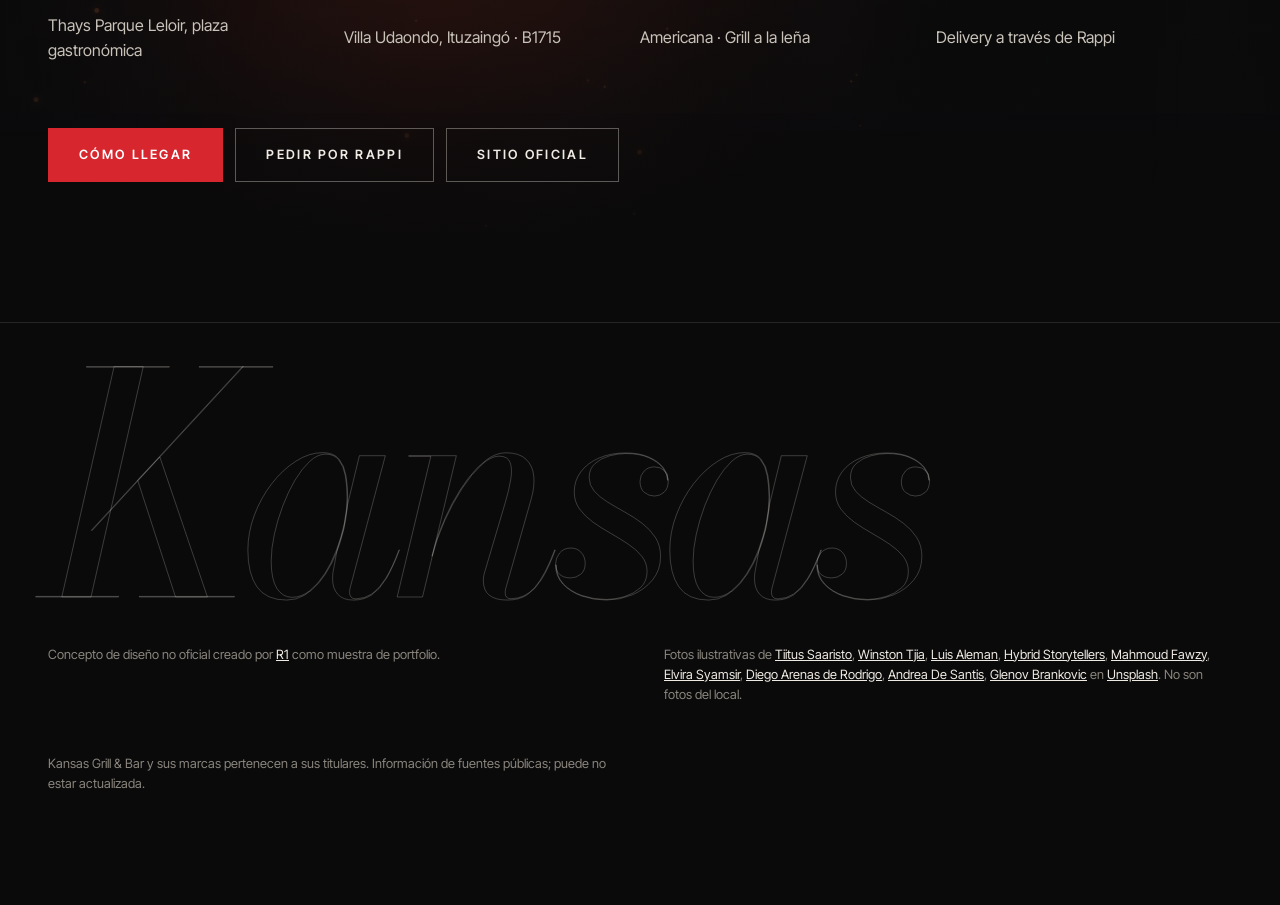
==== commit 2653f6ec: "Agregar fotos de Unsplash a la muestra de Kansas Nueve fotos profesionales con licencia de Unsplash " ====
--- a/muestras/kansas/index.html
+++ b/muestras/kansas/index.html
@@ -14,8 +14,9 @@
   <link rel="preconnect" href="https://fonts.googleapis.com">
   <link rel="preconnect" href="https://fonts.gstatic.com" crossorigin>
   <link href="https://fonts.googleapis.com/css2?family=Bodoni+Moda:ital,opsz,wght@0,6..96,400;0,6..96,500;0,6..96,700;1,6..96,400;1,6..96,500&family=Inter+Tight:wght@400;500;600;700&display=swap" rel="stylesheet">
-  <link rel="preload" as="image" href="assets/img/hero.webp">
-  <link rel="stylesheet" href="styles.css?v=20260925c">
+  <link rel="preconnect" href="https://images.unsplash.com">
+  <link rel="preload" as="image" href="https://images.unsplash.com/photo-1561553521-b6cddc085c5f?ixid=M3wxMDE3MjIwfDB8MXxzZWFyY2h8MXx8Z3JpbGwlMjBmbGFtZXMlMjBzdGVha3xlbnwwfDB8fGJsYWNrfDE3OTA0NjI1ODd8Mg&amp;ixlib=rb-4.1.0&amp;auto=format&amp;fit=crop&amp;crop=entropy&amp;w=2400&amp;h=1500&amp;q=80">
+  <link rel="stylesheet" href="styles.css?v=20260926">
   <script>document.documentElement.classList.add("js");</script>
 </head>
 <body>
@@ -50,7 +51,7 @@
     <!-- HERO -->
     <section class="hero" id="inicio" aria-labelledby="hero-title">
       <div class="hero-media" data-parallax>
-        <img src="assets/img/hero.webp" alt="" width="2400" height="1500" fetchpriority="high">
+        <img src="https://images.unsplash.com/photo-1561553521-b6cddc085c5f?ixid=M3wxMDE3MjIwfDB8MXxzZWFyY2h8MXx8Z3JpbGwlMjBmbGFtZXMlMjBzdGVha3xlbnwwfDB8fGJsYWNrfDE3OTA0NjI1ODd8Mg&amp;ixlib=rb-4.1.0&amp;auto=format&amp;fit=crop&amp;crop=entropy&amp;w=2400&amp;h=1500&amp;q=80" data-fallback="assets/img/hero.webp" alt="" width="2400" height="1500" fetchpriority="high">
       </div>
       <div class="hero-shade" aria-hidden="true"></div>
       <div class="wrap hero-inner">
@@ -94,40 +95,40 @@
         </header>
         <div class="sig-grid">
           <ol class="sig-list" data-sig-list>
-            <li class="sig-item is-active" data-img="assets/img/rib-eye.webp">
+            <li class="sig-item is-active" data-img="https://images.unsplash.com/photo-1698750397545-d252ba450fa0?ixid=M3wxMDE3MjIwfDB8MXxzZWFyY2h8NHx8YmJxJTIwcmlic3xlbnwwfDF8fGJsYWNrfDE3OTA0NjI1NjR8Mg&amp;ixlib=rb-4.1.0&amp;auto=format&amp;fit=crop&amp;crop=entropy&amp;w=1200&amp;h=1500&amp;q=80" data-fallback="assets/img/rib-eye.webp">
               <span class="sig-num">01</span>
               <div><h3>Rib Eye Steak 400 g</h3><p>Ojo de bife grillado a la leña, con papas fritas</p></div>
-              <figure class="sig-media-sm"><img src="assets/img/rib-eye.webp" alt="" loading="lazy" width="1200" height="1500"></figure>
-            </li>
-            <li class="sig-item" data-img="assets/img/bbq-ribs.webp">
+              <figure class="sig-media-sm"><img src="https://images.unsplash.com/photo-1698750397545-d252ba450fa0?ixid=M3wxMDE3MjIwfDB8MXxzZWFyY2h8NHx8YmJxJTIwcmlic3xlbnwwfDF8fGJsYWNrfDE3OTA0NjI1NjR8Mg&amp;ixlib=rb-4.1.0&amp;auto=format&amp;fit=crop&amp;crop=entropy&amp;w=1200&amp;h=1500&amp;q=80" data-fallback="assets/img/rib-eye.webp" alt="Bifes cocinándose en la parrilla con llamas" loading="lazy" width="1200" height="1500"></figure>
+            </li>
+            <li class="sig-item" data-img="https://images.unsplash.com/photo-1611354609291-69aba96e45df?ixid=M3wxMDE3MjIwfDB8MXxzZWFyY2h8MXx8YmJxJTIwcmlic3xlbnwwfDF8fGJsYWNrfDE3OTA0NjI1NjR8Mg&amp;ixlib=rb-4.1.0&amp;auto=format&amp;fit=crop&amp;crop=entropy&amp;w=1200&amp;h=1500&amp;q=80" data-fallback="assets/img/bbq-ribs.webp">
               <span class="sig-num">02</span>
               <div><h3>Houston Barbecue Ribs 500 g</h3><p>Costillar de cerdo a fuego lento con salsa barbacoa</p></div>
-              <figure class="sig-media-sm"><img src="assets/img/bbq-ribs.webp" alt="" loading="lazy" width="1200" height="1500"></figure>
-            </li>
-            <li class="sig-item" data-img="assets/img/spinach-dip.webp">
+              <figure class="sig-media-sm"><img src="https://images.unsplash.com/photo-1611354609291-69aba96e45df?ixid=M3wxMDE3MjIwfDB8MXxzZWFyY2h8MXx8YmJxJTIwcmlic3xlbnwwfDF8fGJsYWNrfDE3OTA0NjI1NjR8Mg&amp;ixlib=rb-4.1.0&amp;auto=format&amp;fit=crop&amp;crop=entropy&amp;w=1200&amp;h=1500&amp;q=80" data-fallback="assets/img/bbq-ribs.webp" alt="Costillas a la parrilla sobre grill negro" loading="lazy" width="1200" height="1500"></figure>
+            </li>
+            <li class="sig-item" data-img="https://images.unsplash.com/photo-1629214890443-c2ab0b863679?ixid=M3wxMDE3MjIwfDB8MXxzZWFyY2h8NXx8cXVlc28lMjBkaXAlMjB0b3J0aWxsYSUyMGNoaXBzfGVufDB8fHx8MTc5MDQ2MjU3Nnwy&amp;ixlib=rb-4.1.0&amp;auto=format&amp;fit=crop&amp;crop=entropy&amp;w=1200&amp;h=1500&amp;q=80" data-fallback="assets/img/spinach-dip.webp">
               <span class="sig-num">03</span>
               <div><h3>Chicago Style Spinach Dip</h3><p>Dip de espinaca y queso con tortilla chips · <span class="fav">Favorito</span></p></div>
-              <figure class="sig-media-sm"><img src="assets/img/spinach-dip.webp" alt="" loading="lazy" width="1200" height="1500"></figure>
-            </li>
-            <li class="sig-item" data-img="assets/img/potato-skins.webp">
+              <figure class="sig-media-sm"><img src="https://images.unsplash.com/photo-1629214890443-c2ab0b863679?ixid=M3wxMDE3MjIwfDB8MXxzZWFyY2h8NXx8cXVlc28lMjBkaXAlMjB0b3J0aWxsYSUyMGNoaXBzfGVufDB8fHx8MTc5MDQ2MjU3Nnwy&amp;ixlib=rb-4.1.0&amp;auto=format&amp;fit=crop&amp;crop=entropy&amp;w=1200&amp;h=1500&amp;q=80" data-fallback="assets/img/spinach-dip.webp" alt="Dip de queso con tortilla chips" loading="lazy" width="1200" height="1500"></figure>
+            </li>
+            <li class="sig-item" data-img="https://images.unsplash.com/photo-1595955545772-0d06367c140d?ixid=M3wxMDE3MjIwfDB8MXxzZWFyY2h8Mnx8bG9hZGVkJTIwcG90YXRvJTIwc2tpbnN8ZW58MHx8fHwxNzkwNDYyNTY0fDI&amp;ixlib=rb-4.1.0&amp;auto=format&amp;fit=crop&amp;crop=entropy&amp;w=1200&amp;h=1500&amp;q=80" data-fallback="assets/img/potato-skins.webp">
               <span class="sig-num">04</span>
               <div><h3>Potato Skins</h3><p>Cáscaras de papa con queso, panceta y cebollines</p></div>
-              <figure class="sig-media-sm"><img src="assets/img/potato-skins.webp" alt="" loading="lazy" width="1200" height="1500"></figure>
-            </li>
-            <li class="sig-item" data-img="assets/img/going-bananas.webp">
+              <figure class="sig-media-sm"><img src="https://images.unsplash.com/photo-1595955545772-0d06367c140d?ixid=M3wxMDE3MjIwfDB8MXxzZWFyY2h8Mnx8bG9hZGVkJTIwcG90YXRvJTIwc2tpbnN8ZW58MHx8fHwxNzkwNDYyNTY0fDI&amp;ixlib=rb-4.1.0&amp;auto=format&amp;fit=crop&amp;crop=entropy&amp;w=1200&amp;h=1500&amp;q=80" data-fallback="assets/img/potato-skins.webp" alt="Papa horneada con queso" loading="lazy" width="1200" height="1500"></figure>
+            </li>
+            <li class="sig-item" data-img="https://images.unsplash.com/photo-1749863438325-ec3ae343b014?ixid=M3wxMDE3MjIwfDB8MXxzZWFyY2h8M3x8YmFuYW5hJTIwc3BsaXQlMjBzdW5kYWV8ZW58MHx8fHwxNzkwNDYyNTc2fDI&amp;ixlib=rb-4.1.0&amp;auto=format&amp;fit=crop&amp;crop=entropy&amp;w=1200&amp;h=1500&amp;q=80" data-fallback="assets/img/going-bananas.webp">
               <span class="sig-num">05</span>
               <div><h3>Going Bananas</h3><p>Postre</p></div>
-              <figure class="sig-media-sm"><img src="assets/img/going-bananas.webp" alt="" loading="lazy" width="1200" height="1500"></figure>
-            </li>
-            <li class="sig-item" data-img="assets/img/apple-cobbler.webp">
+              <figure class="sig-media-sm"><img src="https://images.unsplash.com/photo-1749863438325-ec3ae343b014?ixid=M3wxMDE3MjIwfDB8MXxzZWFyY2h8M3x8YmFuYW5hJTIwc3BsaXQlMjBzdW5kYWV8ZW58MHx8fHwxNzkwNDYyNTc2fDI&amp;ixlib=rb-4.1.0&amp;auto=format&amp;fit=crop&amp;crop=entropy&amp;w=1200&amp;h=1500&amp;q=80" data-fallback="assets/img/going-bananas.webp" alt="Postre de banana con helado" loading="lazy" width="1200" height="1500"></figure>
+            </li>
+            <li class="sig-item" data-img="https://images.unsplash.com/photo-1767065584578-19a28c672512?ixid=M3wxMDE3MjIwfDB8MXxzZWFyY2h8MXx8YXBwbGUlMjBjb2JibGVyJTIwaWNlJTIwY3JlYW18ZW58MHx8fHwxNzkwNDYyNTc2fDI&amp;ixlib=rb-4.1.0&amp;auto=format&amp;fit=crop&amp;crop=entropy&amp;w=1200&amp;h=1500&amp;q=80" data-fallback="assets/img/apple-cobbler.webp">
               <span class="sig-num">06</span>
               <div><h3>Apple Nut Cobbler</h3><p>Postre</p></div>
-              <figure class="sig-media-sm"><img src="assets/img/apple-cobbler.webp" alt="" loading="lazy" width="1200" height="1500"></figure>
+              <figure class="sig-media-sm"><img src="https://images.unsplash.com/photo-1767065584578-19a28c672512?ixid=M3wxMDE3MjIwfDB8MXxzZWFyY2h8MXx8YXBwbGUlMjBjb2JibGVyJTIwaWNlJTIwY3JlYW18ZW58MHx8fHwxNzkwNDYyNTc2fDI&amp;ixlib=rb-4.1.0&amp;auto=format&amp;fit=crop&amp;crop=entropy&amp;w=1200&amp;h=1500&amp;q=80" data-fallback="assets/img/apple-cobbler.webp" alt="Tarta de manzana crocante sobre tabla de madera" loading="lazy" width="1200" height="1500"></figure>
             </li>
           </ol>
           <div class="sig-stage" aria-hidden="true">
             <figure class="sig-frame">
-              <img class="sig-img" src="assets/img/rib-eye.webp" alt="" width="1200" height="1500" data-sig-img>
+              <img class="sig-img" src="https://images.unsplash.com/photo-1698750397545-d252ba450fa0?ixid=M3wxMDE3MjIwfDB8MXxzZWFyY2h8NHx8YmJxJTIwcmlic3xlbnwwfDF8fGJsYWNrfDE3OTA0NjI1NjR8Mg&amp;ixlib=rb-4.1.0&amp;auto=format&amp;fit=crop&amp;crop=entropy&amp;w=1200&amp;h=1500&amp;q=80" data-fallback="assets/img/rib-eye.webp" alt="" width="1200" height="1500" data-sig-img>
               <figcaption class="sig-caption" data-sig-caption>01 — Rib Eye Steak 400 g</figcaption>
             </figure>
           </div>
@@ -214,7 +215,7 @@
     <!-- LA CASA -->
     <section class="bar" id="casa" aria-labelledby="casa-title">
       <div class="bar-media" data-clip>
-        <img src="assets/img/bar.webp" alt="" loading="lazy" width="1200" height="1500">
+        <img src="https://images.unsplash.com/photo-1640902106532-47dd3a2e833e?ixid=M3wxMDE3MjIwfDB8MXxzZWFyY2h8MXx8cmVzdGF1cmFudCUyMGJhciUyMG1hcmJsZSUyMGNvdW50ZXJ8ZW58MHwxfHx8MTc5MDQ2MjU4OHwy&amp;ixlib=rb-4.1.0&amp;auto=format&amp;fit=crop&amp;crop=entropy&amp;w=1200&amp;h=1500&amp;q=80" data-fallback="assets/img/bar.webp" alt="Barra con luz tenue, banquetas y estantes" loading="lazy" width="1200" height="1500">
       </div>
       <div class="bar-body">
         <p class="eyebrow"><span class="red-dash" aria-hidden="true"></span>La casa</p>
@@ -255,7 +256,7 @@
     <!-- VISITA -->
     <section class="visit" id="visita" aria-labelledby="visita-title">
       <div class="visit-media" aria-hidden="true">
-        <img src="assets/img/salon.webp" alt="" loading="lazy" width="1600" height="1100">
+        <img src="https://images.unsplash.com/photo-1667388968964-4aa652df0a9b?ixid=M3wxMDE3MjIwfDB8MXxzZWFyY2h8MXx8d2FybSUyMHJlc3RhdXJhbnQlMjBpbnRlcmlvciUyMHdvb2QlMjBoaWdoJTIwY2VpbGluZ3xlbnwwfDB8fHwxNzkwNDYyNTg3fDI&amp;ixlib=rb-4.1.0&amp;auto=format&amp;fit=crop&amp;crop=entropy&amp;w=1600&amp;h=1100&amp;q=80" data-fallback="assets/img/salon.webp" alt="" loading="lazy" width="1600" height="1100">
       </div>
       <div class="wrap visit-inner">
         <p class="eyebrow"><span class="red-dash" aria-hidden="true"></span>Visítanos</p>
@@ -280,6 +281,7 @@
       <p class="footer-mark" aria-hidden="true">Kansas</p>
       <div class="footer-row">
         <p>Concepto de diseño no oficial creado por <a href="../../index.html">R1</a> como muestra de portfolio.</p>
+        <p>Fotos ilustrativas de <a href="https://unsplash.com/@tiittari?utm_source=r1_kansas&amp;utm_medium=referral" target="_blank" rel="noopener">Tiitus Saaristo</a>, <a href="https://unsplash.com/@winstontjia?utm_source=r1_kansas&amp;utm_medium=referral" target="_blank" rel="noopener">Winston Tjia</a>, <a href="https://unsplash.com/@luisalemanmx?utm_source=r1_kansas&amp;utm_medium=referral" target="_blank" rel="noopener">Luis Aleman</a>, <a href="https://unsplash.com/@hybridstorytellers?utm_source=r1_kansas&amp;utm_medium=referral" target="_blank" rel="noopener">Hybrid Storytellers</a>, <a href="https://unsplash.com/@mahmoud_fawzy100?utm_source=r1_kansas&amp;utm_medium=referral" target="_blank" rel="noopener">Mahmoud Fawzy</a>, <a href="https://unsplash.com/@vira_yanar?utm_source=r1_kansas&amp;utm_medium=referral" target="_blank" rel="noopener">Elvira Syamsir</a>, <a href="https://unsplash.com/@diegoarenasderodrigo?utm_source=r1_kansas&amp;utm_medium=referral" target="_blank" rel="noopener">Diego Arenas de Rodrigo</a>, <a href="https://unsplash.com/@santesson89?utm_source=r1_kansas&amp;utm_medium=referral" target="_blank" rel="noopener">Andrea De Santis</a>, <a href="https://unsplash.com/@glenovbrankovic?utm_source=r1_kansas&amp;utm_medium=referral" target="_blank" rel="noopener">Glenov Brankovic</a> en <a href="https://unsplash.com/?utm_source=r1_kansas&amp;utm_medium=referral" target="_blank" rel="noopener">Unsplash</a>. No son fotos del local.</p>
         <p>Kansas Grill &amp; Bar y sus marcas pertenecen a sus titulares. Información de fuentes públicas; puede no estar actualizada.</p>
       </div>
     </div>
@@ -287,9 +289,9 @@
 
   <a class="r1-badge" href="../../index.html"><b>R1</b>Diseño de muestra</a>
 
-  <script defer src="lib/gsap.min.js?v=20260925c"></script>
-  <script defer src="lib/ScrollTrigger.min.js?v=20260925c"></script>
-  <script defer src="lib/SplitText.min.js?v=20260925c"></script>
-  <script defer src="main.js?v=20260925c"></script>
+  <script defer src="lib/gsap.min.js?v=20260926"></script>
+  <script defer src="lib/ScrollTrigger.min.js?v=20260926"></script>
+  <script defer src="lib/SplitText.min.js?v=20260926"></script>
+  <script defer src="main.js?v=20260926"></script>
 </body>
 </html>
